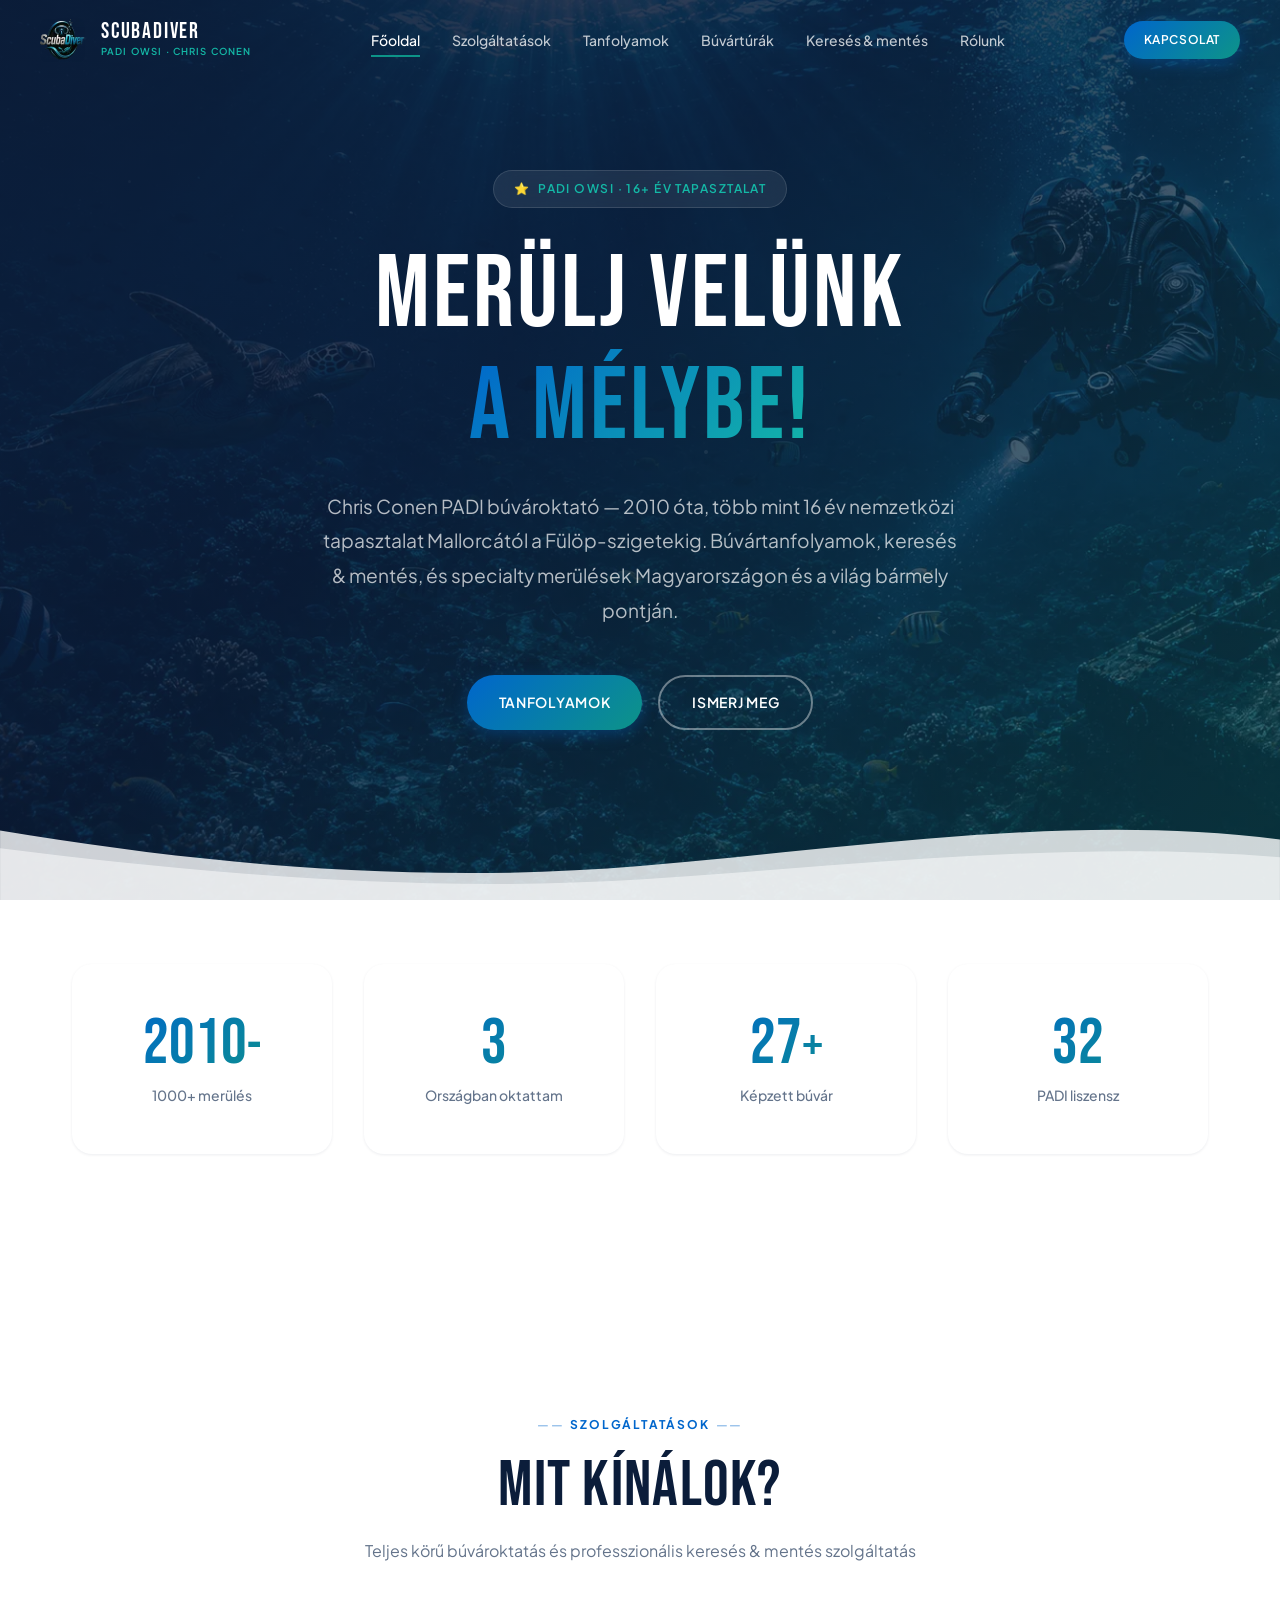
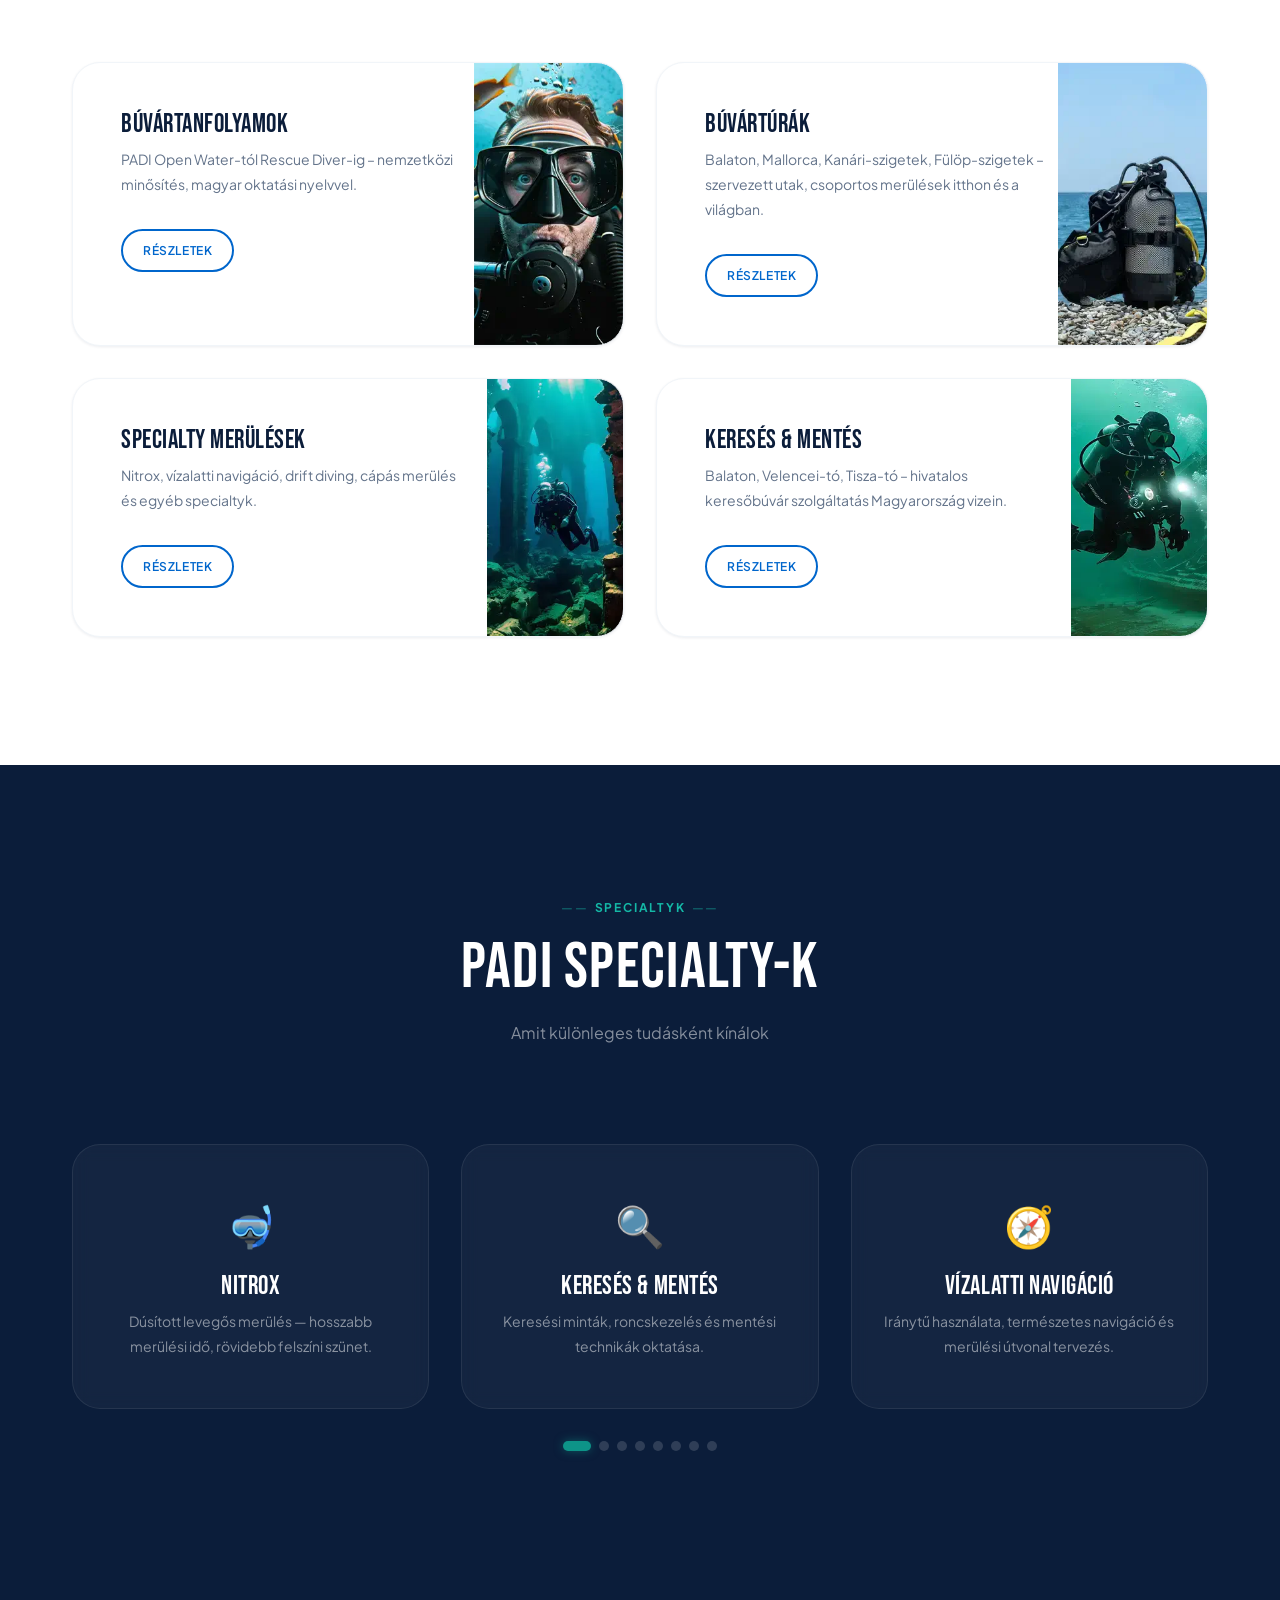
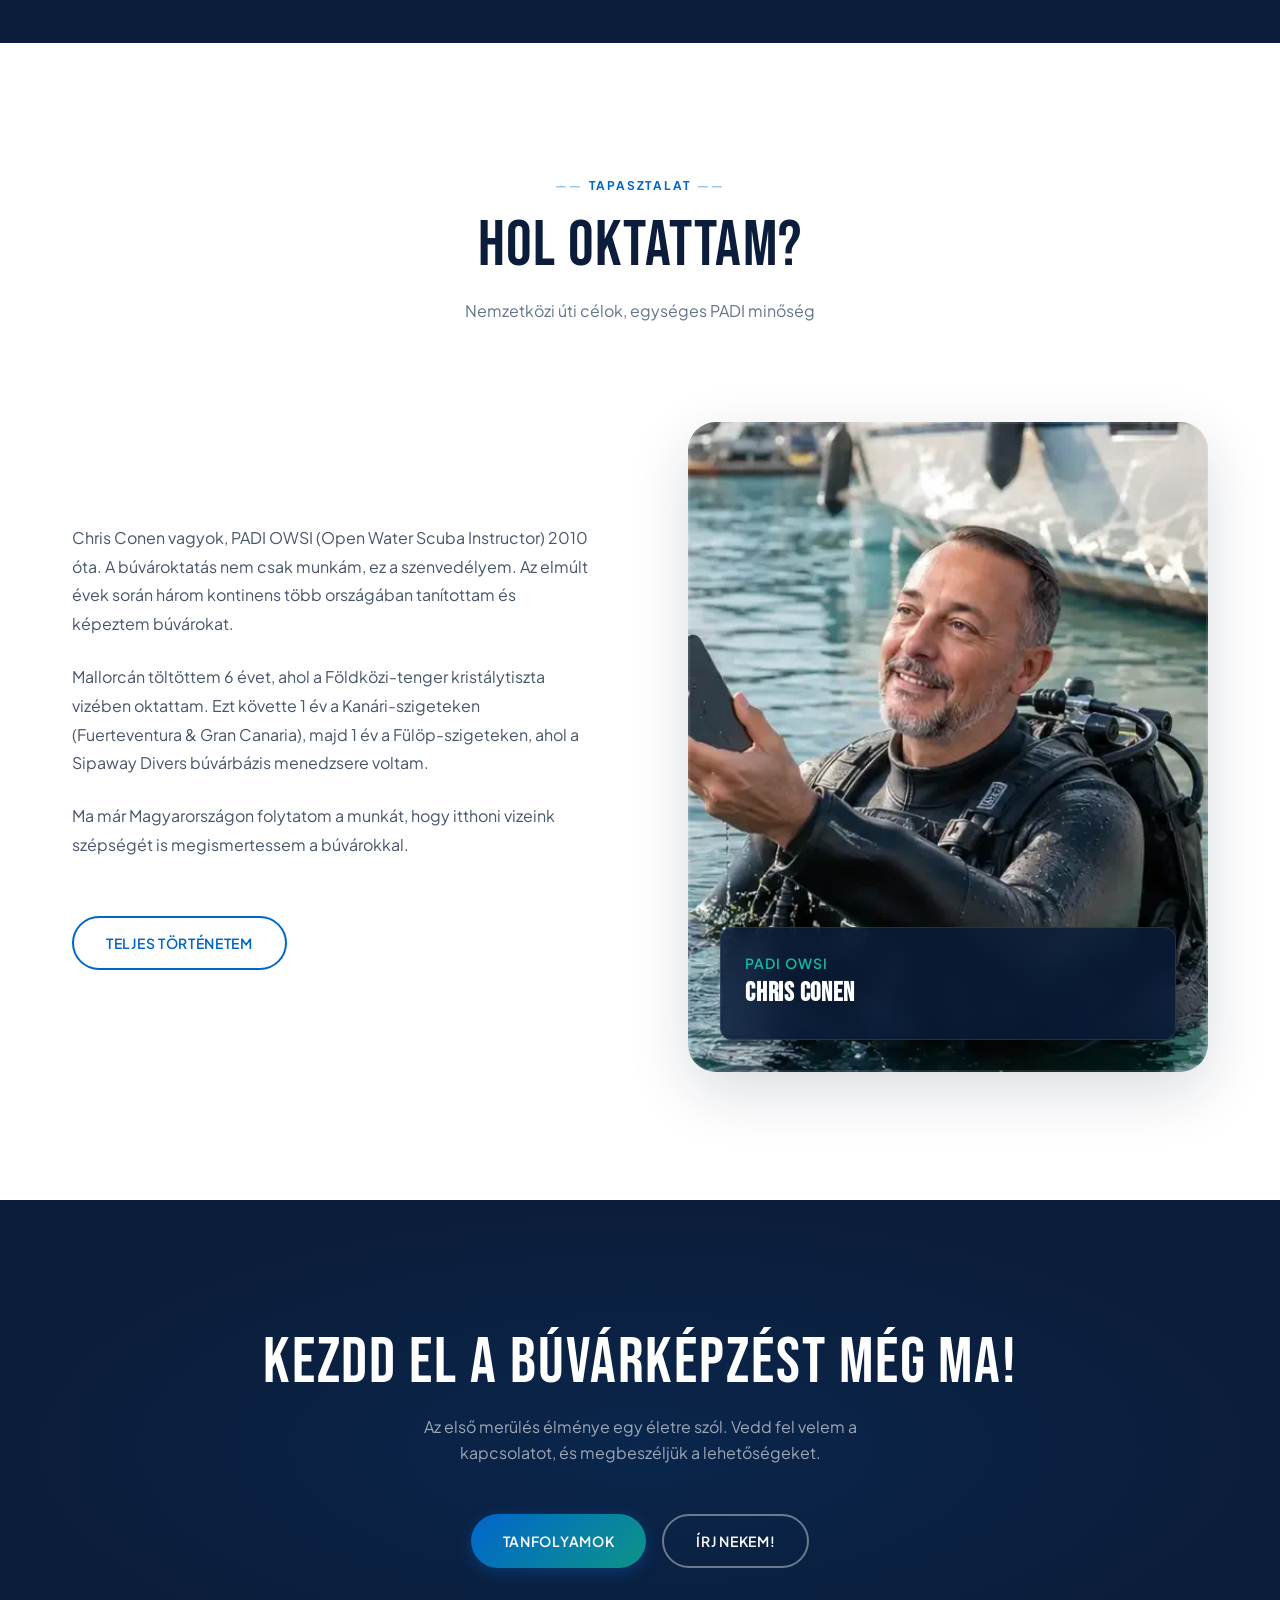
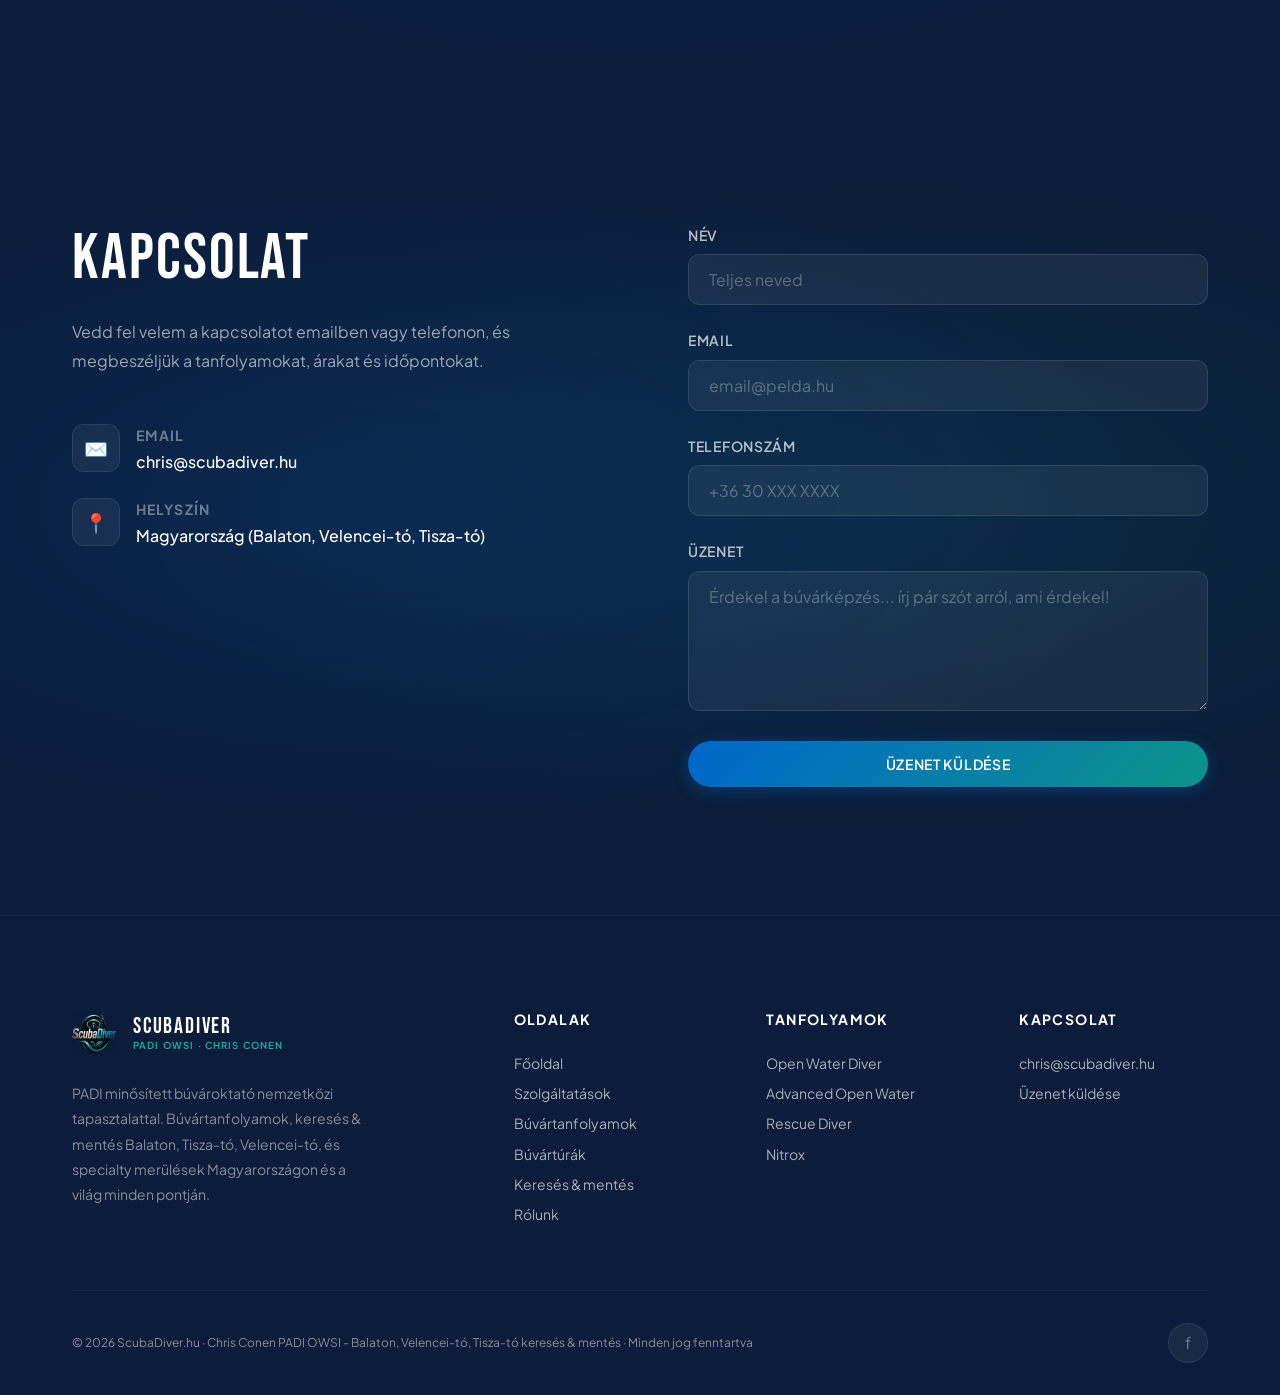
==== index.html @ 5ef2634d "perf: image compression, _headers cache, preconnect fonts, carousel reflow fix" ====
<!DOCTYPE html>
<html lang="hu">
<head>
  <meta charset="UTF-8">
  <meta name="viewport" content="width=device-width, initial-scale=1.0">
  <title>ScubaDiver.hu – PADI Búvároktató | Chris Conen</title>
  <meta name="description" content="Chris Conen PADI OWSI búvároktató – búvárkodás Magyarországon és a világon. Nitrox, Keresés & mentés, Navigáció, Drift Diver, Cápákkal merülés specialtyk. 10+ év tapasztalat Mallorca, Kanári-szigetek, Fülöp-szigetek.">
  <meta name="keywords" content="búvároktató, PADI, OWSI, búvártanfolyam, keresés mentés, nitrox, magyarország, balaton, scuba diving, open water, Chris Conen">
  <meta name="author" content="Chris Conen - PADI OWSI">
  <meta name="robots" content="index, follow">
  <link rel="canonical" href="https://scubadiver.hu/">
  <meta property="og:title" content="ScubaDiver.hu – PADI Búvároktató Chris Conen">
  <meta property="og:description" content="PADI OWSI búvároktató 16+ év tapasztalattal. Búvártanfolyamok, Keresés & mentés, Specialty merülések Magyarországon.">
  <meta property="og:url" content="https://scubadiver.hu/">
  <meta property="og:type" content="website">
  <meta property="og:locale" content="hu_HU">
  <meta property="og:image" content="https://scubadiver.hu/images/buvartanfolyam-buvarkodas-fb-share.png">
  <meta name="twitter:card" content="summary_large_image">
  <meta name="twitter:image" content="https://scubadiver.hu/images/buvartanfolyam-buvarkodas-fb-share.png">
  <link rel="preconnect" href="https://fonts.googleapis.com">
  <link rel="preconnect" href="https://fonts.gstatic.com" crossorigin>
  <link rel="stylesheet" href="https://fonts.googleapis.com/css2?family=Bebas+Neue&family=Plus+Jakarta+Sans:ital,wght@0,300;0,400;0,500;0,600;0,700;0,800;1,400&display=swap">
  <link rel="stylesheet" href="css/style.css">
  <link rel="icon" type="image/svg+xml" href="data:image/svg+xml,<svg xmlns='http://www.w3.org/2000/svg' viewBox='0 0 100 100'><text y='.9em' font-size='90'>🤿</text></svg>">
  <meta name="google-site-verification" content="3ip3TeNL0RUCA1oV8N2BiOfRYYVTZjbEMqL8V0dmnaM" />

  <!-- JSON-LD Structured Data -->
  <script type="application/ld+json">
  {
    "@context": "https://schema.org",
    "@type": "LocalBusiness",
    "name": "ScubaDiver.hu – Chris Conen PADI OWSI",
    "description": "PADI búvároktató – tanfolyamok, keresés & mentés, specialty merülések",
    "url": "https://scubadiver.hu",
    "telephone": "+36-XX-XXX-XXXX",
    "email": "chris@scubadiver.hu",
    "address": {
      "@type": "PostalAddress",
      "addressCountry": "HU"
    },
    "image": "https://scubadiver.hu/images/buvartanfolyam-buvarkodas-fb-share.png",
    "priceRange": "Változó",
    "areaServed": ["Magyarország", "Mallorca", "Kanári-szigetek", "Fülöp-szigetek"],
    "hasOfferCatalog": {
      "@type": "OfferCatalog",
      "name": "Búvártanfolyamok",
      "itemListElement": [
        { "@type": "Offer", "itemOffered": { "@type": "Course", "name": "PADI Open Water Diver" } },
        { "@type": "Offer", "itemOffered": { "@type": "Course", "name": "PADI Advanced Open Water" } },
        { "@type": "Offer", "itemOffered": { "@type": "Course", "name": "PADI Rescue Diver" } },
        { "@type": "Offer", "itemOffered": { "@type": "Course", "name": "PADI Nitrox" } }
      ]
    }
  }
  </script>
</head>
<body>

  <!-- ===== HEADER / NAVBAR ===== -->
  <nav class="navbar" role="navigation" aria-label="Főmenü">
    <div class="navbar-inner">
      <a href="/" class="navbar-logo" aria-label="ScubaDiver.hu főoldal">
        <div class="navbar-logo-icon">
          <img src="images/buvartanfolyam-buvarkodas-balaton-logo-nav.webp" alt="ScubaDiver.hu logó">
        </div>
        <div class="navbar-logo-text">
          <span class="navbar-logo-title">ScubaDiver</span>
          <span class="navbar-logo-sub">PADI OWSI · Chris Conen</span>
        </div>
      </a>

      <div class="navbar-links">
        <a href="index.html" class="active">Főoldal</a>
        <a href="szolgaltatasok.html">Szolgáltatások</a>
        <a href="tanfolyamok.html">Tanfolyamok</a>
        <a href="buvarturak.html">Búvártúrák</a>
        <a href="kereses-mentes.html">Keresés &amp; mentés</a>
        <a href="rolunk.html">Rólunk</a>
      </div>

      <div class="navbar-cta">
        <a href="#kapcsolat" class="btn btn-primary btn-sm">Kapcsolat</a>
      </div>

      <button class="navbar-toggle" aria-label="Menü nyitás/zárás" aria-expanded="false">
        <span></span><span></span><span></span>
      </button>
    </div>
  </nav>
  <div class="nav-overlay" aria-hidden="true"></div>
  <a href="#kapcsolat" class="navbar-cta-mobile btn btn-primary btn-sm">Kapcsolat</a>

  <!-- ===== HERO SECTION ===== -->
  <section class="hero" id="home">
    <div class="hero-bg">
      <img src="images/buvarkodas-buvartanfolyam-hero-bg.webp" alt="Búvárkodás a tengerben" class="hero-bg-image" loading="eager">
      <div class="hero-particles" aria-hidden="true">
        <div class="hero-particle"></div>
        <div class="hero-particle"></div>
        <div class="hero-particle"></div>
        <div class="hero-particle"></div>
        <div class="hero-particle"></div>
        <div class="hero-particle"></div>
        <div class="hero-particle"></div>
        <div class="hero-particle"></div>
      </div>
    </div>
    <div class="hero-overlay"></div>

    <div class="hero-content">
      <div class="hero-badge">
        <span>⭐</span>
        <span>PADI OWSI · 16+ év tapasztalat</span>
      </div>
      <h1 class="hero-title display-1">
        Merülj velünk<br>
        <span class="text-gradient">a mélybe!</span>
      </h1>
      <p class="hero-subtitle">
        Chris Conen PADI búvároktató — 2010 óta, több mint 16 év nemzetközi tapasztalat Mallorcától a Fülöp-szigetekig.
        Búvártanfolyamok, keresés & mentés, és specialty merülések Magyarországon és a világ bármely pontján.
      </p>
      <div class="hero-actions">
        <a href="tanfolyamok.html" class="btn btn-primary">Tanfolyamok</a>
        <a href="rolunk.html" class="btn btn-secondary">Ismerj meg</a>
      </div>
    </div>

    <div class="hero-wave" aria-hidden="true">
      <svg viewBox="0 0 1440 120" fill="none" xmlns="http://www.w3.org/2000/svg">
        <path d="M0 40C240 80 480 100 720 80C960 60 1200 20 1440 50V120H0V40Z" fill="white" opacity="0.8"/>
        <path d="M0 60C240 90 480 110 720 95C960 80 1200 50 1440 70V120H0V60Z" fill="white" opacity="0.5"/>
      </svg>
    </div>
  </section>

  <!-- ===== STATS SECTION ===== -->
  <section class="section" style="padding-top: var(--space-3xl);">
    <div class="container">
      <div class="stats-grid">
        <div class="stat-card reveal">
          <div class="stat-number">2010<small>-</small></div>
          <div class="stat-label">1000+ merülés</div>
        </div>
        <div class="stat-card reveal">
          <div class="stat-number">3</div>
          <div class="stat-label">Országban oktattam</div>
        </div>
        <div class="stat-card reveal">
          <div class="stat-number">27<small>+</small></div>
          <div class="stat-label">Képzett búvár</div>
        </div>
        <div class="stat-card reveal">
          <div class="stat-number">32</div>
          <div class="stat-label">PADI liszensz</div>
        </div>
      </div>
    </div>
  </section>

  <!-- ===== SZOLGÁLTATÁSOK PREVIEW ===== -->
  <section class="section">
    <div class="container">
      <div class="section-header reveal">
        <span class="section-label">Szolgáltatások</span>
        <h2 class="section-title">Mit kínálok?</h2>
        <p class="section-subtitle">Teljes körű búvároktatás és professzionális keresés & mentés szolgáltatás</p>
      </div>

      <div class="services-grid" style="grid-template-columns: repeat(2, 1fr);">
        <div class="service-card reveal" style="background-image: url('images/búvártanfolyam.webp'); background-position: right center; background-size: contain; background-repeat: no-repeat;">
          <div style="width: 75%;">
            <h3>Búvártanfolyamok</h3>
            <p>PADI Open Water-tól Rescue Diver-ig – nemzetközi minősítés, magyar oktatási nyelvvel.</p>
            <a href="tanfolyamok.html" class="btn btn-outline btn-sm mt-xl">Részletek</a>
          </div>
        </div>
        <div class="service-card reveal" style="background-image: url('images/búvártúrák.webp'); background-position: right center; background-size: contain; background-repeat: no-repeat;">
          <div style="width: 75%;">
            <h3>Búvártúrák</h3>
            <p>Balaton, Mallorca, Kanári-szigetek, Fülöp-szigetek – szervezett utak, csoportos merülések itthon és a világban.</p>
            <a href="buvarturak.html" class="btn btn-outline btn-sm mt-xl">Részletek</a>
          </div>
        </div>
        <div class="service-card reveal" style="background-image: url('images/roncsmerülés.webp'); background-position: right center; background-size: contain; background-repeat: no-repeat;">
          <div style="width: 75%;">
            <h3>Specialty merülések</h3>
            <p>Nitrox, vízalatti navigáció, drift diving, cápás merülés és egyéb specialtyk.</p>
            <a href="szolgaltatasok.html" class="btn btn-outline btn-sm mt-xl">Részletek</a>
          </div>
        </div>
        <div class="service-card reveal" style="background-image: url('images/kereső-búvár.webp'); background-position: right center; background-size: contain; background-repeat: no-repeat;">
          <div style="width: 75%;">
            <h3>Keresés &amp; mentés</h3>
            <p>Balaton, Velencei-tó, Tisza-tó – hivatalos keresőbúvár szolgáltatás Magyarország vizein.</p>
            <a href="kereses-mentes.html" class="btn btn-outline btn-sm mt-xl">Részletek</a>
          </div>
        </div>
      </div>
    </div>
  </section>

  <!-- ===== SPECIALTY TAGS ===== -->
  <section class="section section-dark">
    <div class="container">
      <div class="section-header reveal">
        <span class="section-label" style="color: var(--color-teal-light);">Specialtyk</span>
        <h2 class="section-title" style="color:white;">PADI Specialty-k</h2>
        <p class="section-subtitle" style="color: rgba(255,255,255,0.5);">Amit különleges tudásként kínálok</p>
      </div>
      <div class="specialty-slider reveal">
        <div class="slider-track" id="specialtyTrack">
          <div class="slider-card">
            <div class="slider-card-icon">🤿</div>
            <h3 class="slider-card-title">Nitrox</h3>
            <p class="slider-card-desc">Dúsított levegős merülés — hosszabb merülési idő, rövidebb felszíni szünet.</p>
          </div>
          <div class="slider-card">
            <div class="slider-card-icon">🔍</div>
            <h3 class="slider-card-title">Keresés &amp; mentés</h3>
            <p class="slider-card-desc">Keresési minták, roncskezelés és mentési technikák oktatása.</p>
          </div>
          <div class="slider-card">
            <div class="slider-card-icon">🧭</div>
            <h3 class="slider-card-title">Vízalatti navigáció</h3>
            <p class="slider-card-desc">Iránytű használata, természetes navigáció és merülési útvonal tervezés.</p>
          </div>
          <div class="slider-card">
            <div class="slider-card-icon">🌊</div>
            <h3 class="slider-card-title">Drift Diver</h3>
            <p class="slider-card-desc">Áramlati merülés technikái — élvezd az áramlat sodrását biztonságosan!</p>
          </div>
          <div class="slider-card">
            <div class="slider-card-icon">🦈</div>
            <h3 class="slider-card-title">Cápákkal merülés</h3>
            <p class="slider-card-desc">Cápák viselkedése, biztonsági protokollok és etikus megfigyelés.</p>
          </div>
          <div class="slider-card">
            <div class="slider-card-icon">📸</div>
            <h3 class="slider-card-title">Vízalatti fotózás</h3>
            <p class="slider-card-desc">Örökítsd meg a víz alatti világot — kompozíció, fény és technika.</p>
          </div>
          <div class="slider-card">
            <div class="slider-card-icon">⚡</div>
            <h3 class="slider-card-title">Mélymerülés</h3>
            <p class="slider-card-desc">Merülj biztonságosan 40 méter mélyre — tervezés, gázmix, biztonság.</p>
          </div>
          <div class="slider-card">
            <div class="slider-card-icon">🌙</div>
            <h3 class="slider-card-title">Éjszakai merülés</h3>
            <p class="slider-card-desc">Fedezd fel a tenger éjszakai arcát — lámpák, kommunikáció, élővilág.</p>
          </div>
        </div>
        <div class="slider-dots" id="specialtyDots"></div>
      </div>
    </div>
  </section>

  <!-- =----- TAPASZTALAT =----- -->
  <section class="section">
    <div class="container">
      <div class="section-header reveal">
        <span class="section-label">Tapasztalat</span>
        <h2 class="section-title">Hol oktattam?</h2>
        <p class="section-subtitle">Nemzetközi úti célok, egységes PADI minőség</p>
      </div>

      <div class="about-intro">
        <div class="about-text reveal">
          <p>Chris Conen vagyok, PADI OWSI (Open Water Scuba Instructor) 2010 óta. A búvároktatás nem csak munkám, ez a szenvedélyem. Az elmúlt évek során három kontinens több országában tanítottam és képeztem búvárokat.</p>
          <p>Mallorcán töltöttem 6 évet, ahol a Földközi-tenger kristálytiszta vizében oktattam. Ezt követte 1 év a Kanári-szigeteken (Fuerteventura &amp; Gran Canaria), majd 1 év a Fülöp-szigeteken, ahol a Sipaway Divers búvárbázis menedzsere voltam.</p>
          <p>Ma már Magyarországon folytatom a munkát, hogy itthoni vizeink szépségét is megismertessem a búvárokkal.</p>
          <a href="rolunk.html" class="btn btn-outline mt-xl">Teljes történetem</a>
        </div>
        <div class="about-image-wrapper reveal">
          <div class="about-image-badge">
            <p>PADI OWSI</p>
            <strong>Chris Conen</strong>
          </div>
          <img src="images/chris_conen_padi_búvároktató.webp" alt="Chris Conen – PADI OWSI búvároktató" class="about-image">
        </div>
      </div>
    </div>
  </section>

  <!-- ===== CTA ===== -->
  <section class="cta-section">
    <div class="container reveal">
      <h2 class="display-2">Kezdd el a búvárképzést még ma!</h2>
      <p>Az első merülés élménye egy életre szól. Vedd fel velem a kapcsolatot, és megbeszéljük a lehetőségeket.</p>
      <div class="cta-actions">
        <a href="tanfolyamok.html" class="btn btn-primary">Tanfolyamok</a>
        <a href="#kapcsolat" class="btn btn-secondary">Írj nekem!</a>
      </div>
    </div>
  </section>

  <!-- ===== CONTACT SECTION ===== -->
  <section class="section contact-section" id="kapcsolat">
    <div class="container">
      <div class="contact-grid">
        <div class="contact-info reveal">
          <h2 class="display-2">Kapcsolat</h2>
          <p>Vedd fel velem a kapcsolatot emailben vagy telefonon, és megbeszéljük a tanfolyamokat, árakat és időpontokat.</p>

          <div class="contact-details">
            <div class="contact-detail">
              <div class="contact-detail-icon">✉️</div>
              <div class="contact-detail-text">
                <strong>Email</strong>
                <span>chris@scubadiver.hu</span>
              </div>
            </div>
            <div class="contact-detail">
              <div class="contact-detail-icon">📍</div>
              <div class="contact-detail-text">
                <strong>Helyszín</strong>
                <span>Magyarország (Balaton, Velencei-tó, Tisza-tó)</span>
              </div>
            </div>
          </div>
        </div>

        <form class="reveal contact-form" action="https://formspree.io/f/meeblpob" method="POST">
          <div class="form-group">
            <label for="name">Név</label>
            <input type="text" id="name" name="name" class="form-input" placeholder="Teljes neved" required>
          </div>
          <div class="form-group">
            <label for="email">Email</label>
            <input type="email" id="email" name="email" class="form-input" placeholder="email@pelda.hu" required>
          </div>
          <div class="form-group">
            <label for="phone">Telefonszám</label>
            <input type="tel" id="phone" name="phone" class="form-input" placeholder="+36 30 XXX XXXX">
          </div>
          <div class="form-group">
            <label for="message">Üzenet</label>
            <textarea id="message" name="message" class="form-textarea" placeholder="Érdekel a búvárképzés... írj pár szót arról, ami érdekel!" required></textarea>
          </div>
          <button type="submit" class="btn btn-primary" style="width:100%; justify-content:center;">Üzenet küldése</button>
          <div class="form-success" style="display:none; text-align:center; padding:var(--space-xl); background:rgba(5,150,105,0.15); border-radius:var(--radius-md); margin-top:var(--space-lg);">
            <p style="font-size:1.5rem; color:#34D399; font-weight:700; margin-bottom:var(--space-sm);">✓ Elküldve!</p>
            <p style="color:rgba(255,255,255,0.6);">Köszönöm az üzeneted! Hamarosan válaszolok.</p>
          </div>
        </form>
      </div>
    </div>
  </section>

  <!-- ===== FOOTER ===== -->
  <footer class="footer">
    <div class="container">
      <div class="footer-grid">
        <div class="footer-brand">
          <a href="/" class="navbar-logo" style="position:static;">
            <div class="navbar-logo-icon">
              <img src="images/buvartanfolyam-buvarkodas-balaton-logo-nav.webp" alt="ScubaDiver.hu logó">
            </div>
            <div class="navbar-logo-text">
              <span class="navbar-logo-title">ScubaDiver</span>
              <span class="navbar-logo-sub">PADI OWSI · Chris Conen</span>
            </div>
          </a>
          <p>PADI minősített búvároktató nemzetközi tapasztalattal. Búvártanfolyamok, keresés & mentés Balaton, Tisza-tó, Velencei-tó, és specialty merülések Magyarországon és a világ minden pontján.</p>
        </div>
        <div>
          <h4>Oldalak</h4>
          <div class="footer-links">
            <a href="index.html">Főoldal</a>
            <a href="szolgaltatasok.html">Szolgáltatások</a>
            <a href="tanfolyamok.html">Búvártanfolyamok</a>
            <a href="buvarturak.html">Búvártúrák</a>
            <a href="kereses-mentes.html">Keresés &amp; mentés</a>
            <a href="rolunk.html">Rólunk</a>
          </div>
        </div>
        <div>
          <h4>Tanfolyamok</h4>
          <div class="footer-links">
            <a href="tanfolyamok.html#open-water">Open Water Diver</a>
            <a href="tanfolyamok.html#advanced">Advanced Open Water</a>
            <a href="tanfolyamok.html#rescue">Rescue Diver</a>
            <a href="tanfolyamok.html#nitrox">Nitrox</a>
          </div>
        </div>
        <div>
          <h4>Kapcsolat</h4>
          <div class="footer-links">
            <a href="mailto:chris@scubadiver.hu">chris@scubadiver.hu</a>
            <a href="#kapcsolat">Üzenet küldése</a>
          </div>
        </div>
      </div>
      <div class="footer-bottom">
        <p>&copy; 2026 ScubaDiver.hu · Chris Conen PADI OWSI - Balaton, Velencei-tó, Tisza-tó keresés & mentés · Minden jog fenntartva</p>
        <div class="footer-social">
          <a href="https://www.facebook.com/buvartanfolyam.buvarkodas.balaton.kereso.buvar" aria-label="Facebook" title="Facebook">f</a>
        </div>
      </div>
    </div>
  </footer>

  <script src="js/main.js"></script>
</body>
</html>
---- css/style.css ----
/* ============================================================
   SCUBADEIVER.HU — Design System
   PADI OWSI Chris Conen | Hungarian Diving Instructor
   ============================================================ */

/* ─── CSS Reset ─── */
*, *::before, *::after { box-sizing: border-box; margin: 0; padding: 0; }

/* ─── Design Tokens ─── */
:root {
  /* Colors */
  --color-deep: #0B1D3A;
  --color-deep-light: #132B52;
  --color-navy: #0E2A4A;
  --color-ocean: #0066CC;
  --color-ocean-light: #3388DD;
  --color-teal: #0D9488;
  --color-teal-light: #14B8A6;
  --color-coral: #FF6B6B;
  --color-coral-light: #FF8E8E;
  --color-gold: #F59E0B;
  --color-gold-light: #FBBF24;
  --color-surface: #FFFFFF;
  --color-sky: #F0F7FF;
  --color-sky-deep: #E0EEF9;
  --color-mist: #F8FAFC;
  --color-gray-100: #F1F5F9;
  --color-gray-200: #E2E8F0;
  --color-gray-300: #CBD5E1;
  --color-gray-400: #94A3B8;
  --color-gray-500: #64748B;
  --color-gray-600: #475569;
  --color-gray-700: #334155;
  --color-gray-800: #1E293B;
  --color-gray-900: #0F172A;

  /* Typography */
  --font-display: 'Bebas Neue', sans-serif;
  --font-body: 'Plus Jakarta Sans', sans-serif;
  --fs-display-1: clamp(3.5rem, 8vw, 7rem);
  --fs-display-2: clamp(2.5rem, 5vw, 4rem);
  --fs-h1: clamp(2rem, 4vw, 3.5rem);
  --fs-h2: clamp(1.5rem, 3vw, 2.5rem);
  --fs-h3: clamp(1.25rem, 2vw, 1.75rem);
  --fs-body: clamp(1rem, 1.2vw, 1.125rem);
  --fs-small: 0.875rem;
  --fs-tiny: 0.75rem;
  --lh-tight: 1.1;
  --lh-normal: 1.6;
  --lh-relaxed: 1.8;

  /* Spacing */
  --space-xs: 0.25rem;
  --space-sm: 0.5rem;
  --space-md: 1rem;
  --space-lg: 1.5rem;
  --space-xl: 2rem;
  --space-2xl: 3rem;
  --space-3xl: 4rem;
  --space-4xl: 6rem;
  --space-5xl: 8rem;

  /* Layout */
  --max-width: 1200px;
  --max-width-narrow: 900px;
  --header-height: 80px;

  /* Effects */
  --shadow-sm: 0 1px 3px rgba(11,29,58,0.08);
  --shadow-md: 0 4px 12px rgba(11,29,58,0.1);
  --shadow-lg: 0 8px 30px rgba(11,29,58,0.12);
  --shadow-xl: 0 20px 60px rgba(11,29,58,0.15);
  --shadow-glow-blue: 0 0 30px rgba(0,102,204,0.3);
  --shadow-glow-teal: 0 0 30px rgba(13,148,136,0.3);
  --radius-sm: 6px;
  --radius-md: 12px;
  --radius-lg: 20px;
  --radius-xl: 28px;
  --radius-full: 9999px;

  /* Transitions */
  --ease-out: cubic-bezier(0.16, 1, 0.3, 1);
  --ease-in-out: cubic-bezier(0.65, 0, 0.35, 1);
  --duration-fast: 200ms;
  --duration-normal: 350ms;
  --duration-slow: 600ms;
}

/* ─── Global Styles ─── */
html {
  scroll-behavior: smooth;
  -webkit-font-smoothing: antialiased;
  -moz-osx-font-smoothing: grayscale;
}

body {
  font-family: var(--font-body);
  font-size: var(--fs-body);
  line-height: var(--lh-normal);
  color: var(--color-gray-800);
  background: var(--color-surface);
  overflow-x: hidden;
}

img { max-width: 100%; height: auto; display: block; }
a { color: inherit; text-decoration: none; transition: color var(--duration-fast) ease; }
ul { list-style: none; }

/* ─── Typography ─── */
h1, h2, h3, h4, h5, h6 {
  font-family: var(--font-display);
  font-weight: 400;
  line-height: var(--lh-tight);
  color: var(--color-deep);
  letter-spacing: 0.02em;
}

h1 { font-size: var(--fs-h1); }
h2 { font-size: var(--fs-h2); }
h3 { font-size: var(--fs-h3); }

.display-1 { font-family: var(--font-display); font-size: var(--fs-display-1); letter-spacing: 0.03em; line-height: var(--lh-tight); }
.display-2 { font-family: var(--font-display); font-size: var(--fs-display-2); letter-spacing: 0.03em; line-height: var(--lh-tight); }

.text-gradient {
  background: linear-gradient(135deg, var(--color-ocean), var(--color-teal-light));
  -webkit-background-clip: text;
  -webkit-text-fill-color: transparent;
  background-clip: text;
}

.text-gradient-coral {
  background: linear-gradient(135deg, var(--color-coral), var(--color-gold));
  -webkit-background-clip: text;
  -webkit-text-fill-color: transparent;
  background-clip: text;
}

.text-gradient-full {
  background: linear-gradient(135deg, var(--color-ocean) 0%, var(--color-teal) 50%, var(--color-coral) 100%);
  -webkit-background-clip: text;
  -webkit-text-fill-color: transparent;
  background-clip: text;
}

/* ─── Container ─── */
.container {
  width: 100%;
  max-width: var(--max-width);
  margin: 0 auto;
  padding: 0 var(--space-xl);
}

.container-narrow {
  max-width: var(--max-width-narrow);
  margin: 0 auto;
  padding: 0 var(--space-xl);
}

/* ─── Buttons ─── */
.btn {
  display: inline-flex;
  align-items: center;
  gap: var(--space-sm);
  font-family: var(--font-body);
  font-weight: 600;
  font-size: var(--fs-small);
  padding: 0.875rem 2rem;
  border: none;
  border-radius: var(--radius-full);
  cursor: pointer;
  transition: all var(--duration-normal) var(--ease-out);
  text-transform: uppercase;
  letter-spacing: 0.05em;
  position: relative;
  overflow: hidden;
}

.btn::after {
  content: '';
  position: absolute;
  inset: 0;
  background: rgba(255,255,255,0.15);
  transform: translateX(-100%);
  transition: transform var(--duration-normal) var(--ease-out);
}

.btn:hover::after { transform: translateX(0); }

.btn-primary {
  background: linear-gradient(135deg, var(--color-ocean), var(--color-teal));
  color: white;
  box-shadow: 0 4px 15px rgba(0,102,204,0.35);
}

.btn-primary:hover {
  transform: translateY(-2px);
  box-shadow: 0 8px 25px rgba(0,102,204,0.45);
}

.btn-secondary {
  background: transparent;
  color: var(--color-surface);
  border: 2px solid rgba(255,255,255,0.4);
}

.btn-secondary:hover {
  border-color: white;
  background: rgba(255,255,255,0.1);
  transform: translateY(-2px);
}

.btn-coral {
  background: linear-gradient(135deg, var(--color-coral), #EE5A5A);
  color: white;
  box-shadow: 0 4px 15px rgba(255,107,107,0.35);
}

.btn-coral:hover {
  transform: translateY(-2px);
  box-shadow: 0 8px 25px rgba(255,107,107,0.45);
}

.btn-gold {
  background: linear-gradient(135deg, var(--color-gold), var(--color-gold-light));
  color: var(--color-deep);
  box-shadow: 0 4px 15px rgba(245,158,11,0.35);
}

.btn-gold:hover {
  transform: translateY(-2px);
  box-shadow: 0 8px 25px rgba(245,158,11,0.45);
}

.btn-outline {
  background: transparent;
  color: var(--color-ocean);
  border: 2px solid var(--color-ocean);
}

.btn-outline:hover {
  background: var(--color-ocean);
  color: white;
  transform: translateY(-2px);
}

.btn-sm {
  padding: 0.6rem 1.25rem;
  font-size: 0.75rem;
}

/* ─── Section ─── */
.section {
  padding: var(--space-5xl) 0;
}

.section-header {
  text-align: center;
  margin-bottom: var(--space-4xl);
}

.section-label {
  display: inline-block;
  font-family: var(--font-body);
  font-weight: 700;
  font-size: var(--fs-tiny);
  text-transform: uppercase;
  letter-spacing: 0.15em;
  color: var(--color-ocean);
  margin-bottom: var(--space-md);
  position: relative;
}

.section-label::before,
.section-label::after {
  content: '——';
  margin: 0 0.5em;
  opacity: 0.4;
}

.section-title {
  font-family: var(--font-display);
  font-size: var(--fs-display-2);
  margin-bottom: var(--space-md);
}

.section-subtitle {
  font-size: var(--fs-body);
  color: var(--color-gray-500);
  max-width: 600px;
  margin: 0 auto;
  line-height: var(--lh-relaxed);
}

/* ─── Navbar ─── */
.navbar {
  position: fixed;
  top: 0;
  left: 0;
  right: 0;
  z-index: 1000;
  height: var(--header-height);
  display: flex;
  align-items: center;
  transition: all var(--duration-normal) var(--ease-out);
  padding: 0 var(--space-xl);
}

.navbar.scrolled {
  background: rgba(11, 29, 58, 0.95);
  backdrop-filter: blur(20px);
  -webkit-backdrop-filter: blur(20px);
  box-shadow: 0 1px 0 rgba(255,255,255,0.05);
}

.navbar-inner {
  display: flex;
  align-items: center;
  justify-content: space-between;
  width: 100%;
  max-width: var(--max-width);
  margin: 0 auto;
}

.navbar-logo {
  display: flex;
  align-items: center;
  gap: var(--space-md);
  color: white;
  z-index: 1001;
}

.navbar-logo-icon {
  width: 45px;
  height: 45px;
  border-radius: var(--radius-sm);
  overflow: hidden;
  flex-shrink: 0;
}

.navbar-logo-icon img {
  width: 100%;
  height: 100%;
  object-fit: contain;
}

.navbar-logo-text {
  display: flex;
  flex-direction: column;
}

.navbar-logo-title {
  font-family: var(--font-display);
  font-size: 1.4rem;
  letter-spacing: 0.08em;
  line-height: 1;
  color: white;
}

.navbar-logo-sub {
  font-size: 0.6rem;
  letter-spacing: 0.12em;
  text-transform: uppercase;
  color: var(--color-teal-light);
  font-weight: 600;
}

.navbar-links {
  display: flex;
  align-items: center;
  gap: var(--space-xl);
}

.navbar-links a {
  color: rgba(255,255,255,0.75);
  font-size: var(--fs-small);
  font-weight: 500;
  position: relative;
  padding: 0.25rem 0;
  transition: color var(--duration-fast) ease;
}

.navbar-links a::after {
  content: '';
  position: absolute;
  bottom: -2px;
  left: 0;
  width: 0;
  height: 2px;
  background: var(--color-teal);
  transition: width var(--duration-normal) var(--ease-out);
}

.navbar-links a:hover,
.navbar-links a.active {
  color: white;
}

.navbar-links a:hover::after,
.navbar-links a.active::after {
  width: 100%;
}

.navbar-links a.active {
  color: white;
}

.navbar-cta {
  display: flex;
  align-items: center;
  gap: var(--space-lg);
}

/* Hamburger */
.navbar-toggle {
  display: none;
  flex-direction: column;
  gap: 5px;
  cursor: pointer;
  z-index: 1001;
  background: none;
  border: none;
  padding: 5px;
}

.navbar-toggle span {
  display: block;
  width: 28px;
  height: 2.5px;
  background: white;
  border-radius: 2px;
  transition: all var(--duration-normal) var(--ease-out);
  transform-origin: center;
}

.navbar-toggle.active span:nth-child(1) {
  transform: rotate(45deg) translate(5px, 5px);
}

.navbar-toggle.active span:nth-child(2) {
  opacity: 0;
  transform: translateX(-10px);
}

.navbar-toggle.active span:nth-child(3) {
  transform: rotate(-45deg) translate(5px, -5px);
}

/* ─── Hero ─── */
.hero {
  position: relative;
  min-height: 100vh;
  min-height: 100dvh;
  display: flex;
  align-items: center;
  justify-content: center;
  overflow: hidden;
  background: var(--color-deep);
}

.hero-bg {
  position: absolute;
  inset: 0;
  z-index: 0;
}

.hero-bg-image {
  width: 100%;
  height: 100%;
  object-fit: cover;
  opacity: 0.4;
}

.hero-overlay {
  position: absolute;
  inset: 0;
  background: linear-gradient(
    135deg,
    rgba(11,29,58,0.85) 0%,
    rgba(11,29,58,0.6) 40%,
    rgba(13,148,136,0.25) 100%
  );
  z-index: 1;
}

.hero-particles {
  position: absolute;
  inset: 0;
  z-index: 1;
  overflow: hidden;
  pointer-events: none;
}

.hero-particle {
  position: absolute;
  width: 4px;
  height: 4px;
  background: rgba(255,255,255,0.15);
  border-radius: 50%;
  animation: float-particle 15s infinite linear;
}

.hero-particle:nth-child(1) { left: 10%; top: 20%; animation-delay: 0s; width: 3px; height: 3px; }
.hero-particle:nth-child(2) { left: 25%; top: 60%; animation-delay: 2s; width: 5px; height: 5px; }
.hero-particle:nth-child(3) { left: 45%; top: 30%; animation-delay: 4s; width: 2px; height: 2px; }
.hero-particle:nth-child(4) { left: 65%; top: 70%; animation-delay: 6s; width: 4px; height: 4px; }
.hero-particle:nth-child(5) { left: 80%; top: 40%; animation-delay: 8s; width: 3px; height: 3px; }
.hero-particle:nth-child(6) { left: 35%; top: 85%; animation-delay: 3s; width: 6px; height: 6px; }
.hero-particle:nth-child(7) { left: 90%; top: 15%; animation-delay: 5s; width: 2px; height: 2px; }
.hero-particle:nth-child(8) { left: 55%; top: 50%; animation-delay: 7s; width: 4px; height: 4px; }

@keyframes float-particle {
  0% { transform: translateY(0) translateX(0) scale(1); opacity: 0.15; }
  25% { transform: translateY(-30px) translateX(10px) scale(1.2); opacity: 0.3; }
  50% { transform: translateY(-60px) translateX(-5px) scale(0.8); opacity: 0.15; }
  75% { transform: translateY(-90px) translateX(15px) scale(1.1); opacity: 0.25; }
  100% { transform: translateY(-120px) translateX(0) scale(1); opacity: 0.15; }
}

.hero-content {
  position: relative;
  z-index: 2;
  text-align: center;
  padding: 0 var(--space-xl);
  max-width: 850px;
}

.hero-badge {
  display: inline-flex;
  align-items: center;
  gap: var(--space-sm);
  background: rgba(255,255,255,0.08);
  backdrop-filter: blur(10px);
  border: 1px solid rgba(255,255,255,0.12);
  padding: 0.5rem 1.25rem;
  border-radius: var(--radius-full);
  font-size: var(--fs-tiny);
  font-weight: 600;
  color: var(--color-teal-light);
  text-transform: uppercase;
  letter-spacing: 0.12em;
  margin-bottom: var(--space-xl);
  animation: fade-in-up 0.6s var(--ease-out) forwards;
}

.hero-title {
  color: white;
  margin-bottom: var(--space-lg);
  animation: fade-in-up 0.6s var(--ease-out) 0.15s both;
}

.hero-subtitle {
  font-size: clamp(1rem, 1.5vw, 1.25rem);
  color: rgba(255,255,255,0.7);
  line-height: var(--lh-relaxed);
  max-width: 650px;
  margin: 0 auto var(--space-2xl);
  animation: fade-in-up 0.6s var(--ease-out) 0.3s both;
}

.hero-actions {
  display: flex;
  gap: var(--space-md);
  justify-content: center;
  flex-wrap: wrap;
  animation: fade-in-up 0.6s var(--ease-out) 0.45s both;
}

.hero-wave {
  position: absolute;
  bottom: -2px;
  left: 0;
  right: 0;
  z-index: 3;
  line-height: 0;
}

.hero-wave svg {
  width: 100%;
  height: auto;
}

/* ─── Animations ─── */
@keyframes fade-in-up {
  from { opacity: 0; transform: translateY(30px); }
  to { opacity: 1; transform: translateY(0); }
}

@keyframes fade-in {
  from { opacity: 0; }
  to { opacity: 1; }
}

@keyframes scale-in {
  from { opacity: 0; transform: scale(0.9); }
  to { opacity: 1; transform: scale(1); }
}

.reveal {
  opacity: 0;
  transform: translateY(40px);
  transition: all var(--duration-slow) var(--ease-out);
}

.reveal.visible {
  opacity: 1;
  transform: translateY(0);
}

/* ─── Cards ─── */
.card {
  background: var(--color-surface);
  border-radius: var(--radius-lg);
  overflow: hidden;
  transition: all var(--duration-normal) var(--ease-out);
  box-shadow: var(--shadow-sm);
}

.card:hover {
  transform: translateY(-4px);
  box-shadow: var(--shadow-lg);
}

.card-image {
  width: 100%;
  aspect-ratio: 16/10;
  object-fit: cover;
}

.card-body {
  padding: var(--space-xl);
}

.card-title {
  font-family: var(--font-display);
  font-size: var(--fs-h3);
  margin-bottom: var(--space-sm);
  color: var(--color-deep);
}

.card-text {
  color: var(--color-gray-500);
  font-size: var(--fs-small);
  line-height: var(--lh-relaxed);
}

/* ─── Stats ─── */
.stats-grid {
  display: grid;
  grid-template-columns: repeat(auto-fit, minmax(200px, 1fr));
  gap: var(--space-xl);
}

.stat-card {
  text-align: center;
  padding: var(--space-2xl) var(--space-xl);
  background: var(--color-surface);
  border-radius: var(--radius-lg);
  box-shadow: var(--shadow-sm);
  transition: all var(--duration-normal) var(--ease-out);
}

.stat-card:hover {
  transform: translateY(-4px);
  box-shadow: var(--shadow-lg);
}

.stat-number {
  font-family: var(--font-display);
  font-size: var(--fs-display-2);
  background: linear-gradient(135deg, var(--color-ocean), var(--color-teal));
  -webkit-background-clip: text;
  -webkit-text-fill-color: transparent;
  background-clip: text;
  line-height: 1;
}

.stat-label {
  font-size: var(--fs-small);
  color: var(--color-gray-500);
  margin-top: var(--space-sm);
  font-weight: 500;
}

/* ─── Page Hero (inner pages) ─── */
.page-hero {
  position: relative;
  padding: calc(var(--header-height) + var(--space-4xl)) 0 var(--space-4xl);
  background: var(--color-deep);
  overflow: hidden;
}

.page-hero-bg {
  position: absolute;
  inset: 0;
  opacity: 0.25;
  object-fit: cover;
  width: 100%;
  height: 100%;
}

.page-hero-overlay {
  position: absolute;
  inset: 0;
  background: linear-gradient(135deg, rgba(11,29,58,0.9) 0%, rgba(11,29,58,0.6) 100%);
}

.page-hero-content {
  position: relative;
  z-index: 1;
  text-align: center;
}

.page-hero-title {
  color: white;
  font-family: var(--font-display);
  font-size: var(--fs-display-1);
  letter-spacing: 0.03em;
}

.page-hero-breadcrumb {
  color: rgba(255,255,255,0.5);
  font-size: var(--fs-small);
  font-weight: 500;
  margin-bottom: var(--space-md);
  text-transform: uppercase;
  letter-spacing: 0.1em;
}

.page-hero-breadcrumb a {
  color: var(--color-teal-light);
}

/* ─── Service Cards ─── */
.services-grid {
  display: grid;
  grid-template-columns: repeat(auto-fit, minmax(300px, 1fr));
  gap: var(--space-xl);
}

.service-card {
  position: relative;
  background: var(--color-surface);
  border-radius: var(--radius-xl);
  padding: var(--space-2xl);
  box-shadow: var(--shadow-sm);
  transition: all var(--duration-normal) var(--ease-out);
  border: 1px solid var(--color-gray-100);
  overflow: hidden;
}

.service-card::before {
  content: '';
  position: absolute;
  top: 0;
  left: 0;
  right: 0;
  height: 4px;
  background: linear-gradient(90deg, var(--color-ocean), var(--color-teal));
  transform: scaleX(0);
  transform-origin: left;
  transition: transform var(--duration-slow) var(--ease-out);
}

.service-card:hover::before { transform: scaleX(1); }

.service-card:hover {
  transform: translateY(-6px);
  box-shadow: var(--shadow-xl);
  border-color: transparent;
}

.service-card-icon {
  width: 64px;
  height: 64px;
  border-radius: var(--radius-md);
  display: flex;
  align-items: center;
  justify-content: center;
  font-size: 1.75rem;
  margin-bottom: var(--space-lg);
}

.service-card-icon.blue { background: var(--color-sky); color: var(--color-ocean); }
.service-card-icon.teal { background: #ECFDF5; color: var(--color-teal); }
.service-card-icon.coral { background: #FFF1F2; color: var(--color-coral); }
.service-card-icon.gold { background: #FFFBEB; color: var(--color-gold); }
.service-card-icon.purple { background: #F5F3FF; color: #8B5CF6; }
.service-card-icon.cyan { background: #ECFEFF; color: #06B6D4; }

.service-card h3 {
  font-family: var(--font-display);
  font-size: var(--fs-h3);
  margin-bottom: var(--space-sm);
  color: var(--color-deep);
}

.service-card p {
  color: var(--color-gray-500);
  font-size: var(--fs-small);
  line-height: var(--lh-relaxed);
}

/* ─── Course Cards ─── */
.courses-grid {
  display: grid;
  grid-template-columns: repeat(auto-fit, minmax(320px, 1fr));
  gap: var(--space-xl);
}

.course-card {
  position: relative;
  background: var(--color-surface);
  border-radius: var(--radius-xl);
  overflow: hidden;
  box-shadow: var(--shadow-sm);
  transition: all var(--duration-normal) var(--ease-out);
  border: 1px solid var(--color-gray-100);
}

.course-card:hover {
  transform: translateY(-6px);
  box-shadow: var(--shadow-xl);
}

.course-card-image {
  width: 100%;
  aspect-ratio: 16/9;
  object-fit: cover;
  display: block;
}

.course-card-body {
  padding: var(--space-xl);
}

.course-card-level {
  display: inline-flex;
  align-items: center;
  gap: 0.35rem;
  font-size: var(--fs-tiny);
  font-weight: 700;
  text-transform: uppercase;
  letter-spacing: 0.1em;
  padding: 0.35rem 0.75rem;
  border-radius: var(--radius-full);
  margin-bottom: var(--space-md);
}

.level-beginner { background: #ECFDF5; color: #065F46; }
.level-intermediate { background: #EFF6FF; color: #1E40AF; }
.level-advanced { background: #FEF2F2; color: #991B1B; }
.level-specialty { background: #FFFBEB; color: #92400E; }

.course-card h3 {
  font-family: var(--font-display);
  font-size: var(--fs-h3);
  margin-bottom: var(--space-sm);
  color: var(--color-deep);
}

.course-card p {
  color: var(--color-gray-500);
  font-size: var(--fs-small);
  line-height: var(--lh-relaxed);
  margin-bottom: var(--space-lg);
}

.course-card-footer {
  display: flex;
  align-items: center;
  justify-content: space-between;
  padding-top: var(--space-lg);
  border-top: 1px solid var(--color-gray-100);
}

.course-duration {
  display: flex;
  align-items: center;
  gap: 0.35rem;
  font-size: var(--fs-small);
  color: var(--color-gray-500);
}

.course-price {
  font-family: var(--font-display);
  font-size: var(--fs-h3);
  color: var(--color-ocean);
  letter-spacing: 0.02em;
}

/* ─── Timeline (About) ─── */
.timeline {
  position: relative;
  padding-left: var(--space-2xl);
}

.timeline::before {
  content: '';
  position: absolute;
  left: 8px;
  top: 0;
  bottom: 0;
  width: 2px;
  background: linear-gradient(to bottom, var(--color-ocean), var(--color-teal), var(--color-coral));
}

.timeline-item {
  position: relative;
  margin-bottom: var(--space-2xl);
  opacity: 0;
  transform: translateX(-20px);
  transition: all var(--duration-slow) var(--ease-out);
}

.timeline-item.visible {
  opacity: 1;
  transform: translateX(0);
}

.timeline-item::before {
  content: '';
  position: absolute;
  left: calc(-1 * var(--space-2xl) + 1px);
  top: 6px;
  width: 16px;
  height: 16px;
  border-radius: 50%;
  background: var(--color-ocean);
  border: 3px solid var(--color-surface);
  box-shadow: 0 0 0 2px var(--color-ocean), var(--shadow-sm);
}

.timeline-item:nth-child(2)::before { background: var(--color-teal); box-shadow: 0 0 0 2px var(--color-teal), var(--shadow-sm); }
.timeline-item:nth-child(3)::before { background: var(--color-coral); box-shadow: 0 0 0 2px var(--color-coral), var(--shadow-sm); }
.timeline-item:nth-child(4)::before { background: var(--color-gold); box-shadow: 0 0 0 2px var(--color-gold), var(--shadow-sm); }
.timeline-item:nth-child(5)::before { background: var(--color-teal-light); box-shadow: 0 0 0 2px var(--color-teal-light), var(--shadow-sm); }

.timeline-year {
  font-family: var(--font-display);
  font-size: var(--fs-h2);
  color: var(--color-ocean);
  line-height: 1;
  margin-bottom: var(--space-xs);
}

.timeline-item:nth-child(2) .timeline-year { color: var(--color-teal); }
.timeline-item:nth-child(3) .timeline-year { color: var(--color-coral); }
.timeline-item:nth-child(4) .timeline-year { color: var(--color-gold); }
.timeline-item:nth-child(5) .timeline-year { color: var(--color-teal-light); }

.timeline-title {
  font-family: var(--font-display);
  font-size: var(--fs-h3);
  margin-bottom: var(--space-xs);
  color: var(--color-deep);
}

.timeline-text {
  color: var(--color-gray-500);
  font-size: var(--fs-small);
  line-height: var(--lh-relaxed);
}

/* ─── Specialty Tags ─── */
.specialty-grid {
  display: flex;
  flex-wrap: wrap;
  gap: var(--space-md);
  justify-content: center;
}

.specialty-tag {
  display: inline-flex;
  align-items: center;
  gap: 0.5rem;
  padding: 0.6rem 1.25rem;
  border-radius: var(--radius-full);
  font-size: var(--fs-small);
  font-weight: 600;
  background: var(--color-sky);
  color: var(--color-ocean);
  border: 1px solid rgba(0,102,204,0.1);
  transition: all var(--duration-fast) ease;
}

.specialty-tag:hover {
  background: var(--color-ocean);
  color: white;
  transform: translateY(-2px);
}

/* ─── Team / About ─── */
.about-intro {
  display: grid;
  grid-template-columns: 1fr 1fr;
  gap: var(--space-4xl);
  align-items: center;
}

.about-image-wrapper {
  position: relative;
  border-radius: var(--radius-xl);
  overflow: hidden;
  box-shadow: var(--shadow-xl);
}

.about-image-wrapper::before {
  content: '';
  position: absolute;
  inset: 0;
  border-radius: var(--radius-xl);
  border: 2px solid rgba(255,255,255,0.1);
  pointer-events: none;
  z-index: 1;
}

.about-image {
  width: 100%;
  aspect-ratio: 4/5;
  object-fit: cover;
}

.about-image-badge {
  position: absolute;
  bottom: var(--space-xl);
  left: var(--space-xl);
  right: var(--space-xl);
  background: rgba(11,29,58,0.85);
  backdrop-filter: blur(10px);
  border-radius: var(--radius-md);
  padding: var(--space-lg);
  color: white;
  z-index: 2;
  border: 1px solid rgba(255,255,255,0.1);
}

.about-image-badge p {
  font-size: var(--fs-small);
  font-weight: 600;
  color: var(--color-teal-light);
  text-transform: uppercase;
  letter-spacing: 0.08em;
}

.about-image-badge strong {
  font-size: var(--fs-h3);
  font-family: var(--font-display);
  display: block;
  letter-spacing: 0.03em;
}

.about-text h2 {
  margin-bottom: var(--space-lg);
}

.about-text p {
  color: var(--color-gray-600);
  line-height: var(--lh-relaxed);
  margin-bottom: var(--space-lg);
}

/* ─── Certifications ─── */
.cert-banner {
  background: var(--color-sky);
  border-radius: var(--radius-xl);
  padding: var(--space-3xl);
  text-align: center;
  margin-top: var(--space-4xl);
}

.cert-banner-logos {
  display: flex;
  justify-content: center;
  gap: var(--space-3xl);
  align-items: center;
  flex-wrap: wrap;
  margin-bottom: var(--space-xl);
}

.cert-logo {
  height: 60px;
  opacity: 0.6;
  transition: all var(--duration-fast) ease;
  filter: grayscale(0.5);
}

.cert-logo:hover {
  opacity: 1;
  filter: grayscale(0);
}

.cert-banner p {
  color: var(--color-gray-500);
  font-size: var(--fs-small);
  max-width: 500px;
  margin: 0 auto;
}

/* ─── Contact Form ─── */
.contact-section {
  background: var(--color-deep);
  color: white;
  position: relative;
  overflow: hidden;
}

.contact-section::before {
  content: '';
  position: absolute;
  inset: 0;
  background: radial-gradient(ellipse at 30% 50%, rgba(0,102,204,0.15) 0%, transparent 60%),
              radial-gradient(ellipse at 70% 50%, rgba(13,148,136,0.1) 0%, transparent 60%);
  pointer-events: none;
}

.contact-grid {
  display: grid;
  grid-template-columns: 1fr 1fr;
  gap: var(--space-4xl);
  position: relative;
  z-index: 1;
}

.contact-info h2 {
  color: white;
  margin-bottom: var(--space-lg);
}

.contact-info > p {
  color: rgba(255,255,255,0.6);
  line-height: var(--lh-relaxed);
  margin-bottom: var(--space-2xl);
}

.contact-details {
  display: flex;
  flex-direction: column;
  gap: var(--space-lg);
}

.contact-detail {
  display: flex;
  align-items: flex-start;
  gap: var(--space-md);
}

.contact-detail-icon {
  width: 48px;
  height: 48px;
  min-width: 48px;
  border-radius: var(--radius-md);
  background: rgba(255,255,255,0.06);
  border: 1px solid rgba(255,255,255,0.08);
  display: flex;
  align-items: center;
  justify-content: center;
  font-size: 1.2rem;
}

.contact-detail-text strong {
  display: block;
  font-size: var(--fs-small);
  color: rgba(255,255,255,0.4);
  text-transform: uppercase;
  letter-spacing: 0.08em;
  margin-bottom: 0.15rem;
}

.contact-detail-text span {
  color: white;
  font-weight: 500;
}

.form-group {
  margin-bottom: var(--space-lg);
}

.form-group label {
  display: block;
  font-size: var(--fs-small);
  font-weight: 600;
  color: rgba(255,255,255,0.7);
  margin-bottom: var(--space-sm);
  text-transform: uppercase;
  letter-spacing: 0.05em;
}

.form-input,
.form-textarea {
  width: 100%;
  padding: 0.875rem 1.25rem;
  background: rgba(255,255,255,0.06);
  border: 1px solid rgba(255,255,255,0.1);
  border-radius: var(--radius-md);
  color: white;
  font-family: var(--font-body);
  font-size: var(--fs-body);
  transition: all var(--duration-fast) ease;
  outline: none;
}

.form-input:focus,
.form-textarea:focus {
  border-color: var(--color-ocean);
  background: rgba(255,255,255,0.1);
  box-shadow: 0 0 0 3px rgba(0,102,204,0.15);
}

.form-input::placeholder,
.form-textarea::placeholder {
  color: rgba(255,255,255,0.3);
}

.form-textarea {
  min-height: 140px;
  resize: vertical;
}

/* ─── Footer ─── */
.footer {
  background: var(--color-deep);
  border-top: 1px solid rgba(255,255,255,0.05);
  padding: var(--space-4xl) 0 var(--space-xl);
}

.footer-grid {
  display: grid;
  grid-template-columns: 2fr 1fr 1fr 1fr;
  gap: var(--space-3xl);
  margin-bottom: var(--space-3xl);
}

.footer-brand p {
  color: rgba(255,255,255,0.5);
  font-size: var(--fs-small);
  line-height: var(--lh-relaxed);
  margin-top: var(--space-lg);
  max-width: 300px;
}

.footer h4 {
  font-family: var(--font-body);
  font-weight: 700;
  font-size: var(--fs-small);
  text-transform: uppercase;
  letter-spacing: 0.1em;
  color: white;
  margin-bottom: var(--space-lg);
}

.footer-links {
  display: flex;
  flex-direction: column;
  gap: var(--space-sm);
}

.footer-links a {
  color: rgba(255,255,255,0.65);
  font-size: var(--fs-small);
  transition: all var(--duration-fast) ease;
}

.footer-links a:hover {
  color: var(--color-teal-light);
  transform: translateX(4px);
}

.footer-bottom {
  padding-top: var(--space-xl);
  border-top: 1px solid rgba(255,255,255,0.05);
  display: flex;
  justify-content: space-between;
  align-items: center;
  flex-wrap: wrap;
  gap: var(--space-md);
}

.footer-bottom p {
  color: rgba(255,255,255,0.5);
  font-size: var(--fs-tiny);
}

.footer-social {
  display: flex;
  gap: var(--space-md);
}

.footer-social a {
  width: 40px;
  height: 40px;
  border-radius: var(--radius-full);
  background: rgba(255,255,255,0.06);
  border: 1px solid rgba(255,255,255,0.08);
  display: flex;
  align-items: center;
  justify-content: center;
  color: rgba(255,255,255,0.4);
  font-size: 1rem;
  transition: all var(--duration-fast) ease;
}

.footer-social a:hover {
  background: var(--color-ocean);
  border-color: var(--color-ocean);
  color: white;
  transform: translateY(-3px);
}

/* ─── CTA Section ─── */
.cta-section {
  background: var(--color-deep);
  position: relative;
  overflow: hidden;
  text-align: center;
  padding: var(--space-5xl) 0;
}

.cta-section::before {
  content: '';
  position: absolute;
  inset: 0;
  background: radial-gradient(ellipse at center, rgba(0,102,204,0.12) 0%, transparent 70%);
}

.cta-section h2 {
  color: white;
  margin-bottom: var(--space-md);
}

.cta-section p {
  color: rgba(255,255,255,0.6);
  margin-bottom: var(--space-2xl);
  max-width: 500px;
  margin-left: auto;
  margin-right: auto;
}

.cta-actions {
  display: flex;
  justify-content: center;
  gap: var(--space-md);
  flex-wrap: wrap;
}

/* ─── Search & Rescue Specific ─── */
.sar-features {
  display: grid;
  grid-template-columns: repeat(auto-fit, minmax(280px, 1fr));
  gap: var(--space-xl);
  margin-top: var(--space-2xl);
}

.sar-feature {
  background: var(--color-surface);
  border-radius: var(--radius-lg);
  padding: var(--space-xl);
  border-left: 4px solid var(--color-coral);
  box-shadow: var(--shadow-sm);
  transition: all var(--duration-normal) var(--ease-out);
}

.sar-feature:hover {
  transform: translateY(-3px);
  box-shadow: var(--shadow-lg);
}

.sar-feature h4 {
  font-family: var(--font-display);
  font-size: var(--fs-h3);
  margin-bottom: var(--space-sm);
  color: var(--color-deep);
}

.sar-feature p {
  color: var(--color-gray-500);
  font-size: var(--fs-small);
  line-height: var(--lh-relaxed);
}

/* ─── Lake Cards ─── */
.lake-grid {
  display: grid;
  grid-template-columns: repeat(auto-fit, minmax(250px, 1fr));
  gap: var(--space-xl);
}

.lake-card {
  background: var(--color-mist);
  border-radius: var(--radius-lg);
  padding: var(--space-xl);
  text-align: center;
  border: 1px solid var(--color-gray-100);
  transition: all var(--duration-normal) var(--ease-out);
}

.lake-card:hover {
  transform: translateY(-4px);
  box-shadow: var(--shadow-lg);
  background: var(--color-surface);
}

.lake-card-icon {
  font-size: 2.5rem;
  margin-bottom: var(--space-md);
}

.lake-card h4 {
  font-family: var(--font-display);
  font-size: var(--fs-h3);
  color: var(--color-deep);
  margin-bottom: var(--space-xs);
}

.lake-card p {
  color: var(--color-gray-500);
  font-size: var(--fs-small);
}

/* ─── Page Banner (section highlight) ─── */
.banner-highlight {
  background: linear-gradient(135deg, var(--color-sky), var(--color-mist));
  border-radius: var(--radius-xl);
  padding: var(--space-3xl);
  text-align: center;
}

/* ─── Responsive ─── */
@media (max-width: 1024px) {
  .footer-grid {
    grid-template-columns: 1fr 1fr;
  }

  .contact-grid {
    grid-template-columns: 1fr;
    gap: var(--space-3xl);
  }

  .about-intro {
    grid-template-columns: 1fr;
    gap: var(--space-3xl);
  }
}

@media (max-width: 768px) {
  :root {
    --header-height: 70px;
    --space-4xl: 4rem;
    --space-5xl: 5rem;
  }

  .navbar-links {
    position: fixed;
    top: 0;
    right: -100%;
    width: min(85vw, 400px);
    height: 100vh;
    background: rgba(11,29,58,0.98);
    backdrop-filter: blur(20px);
    flex-direction: column;
    align-items: flex-start;
    justify-content: center;
    padding: var(--space-4xl) var(--space-2xl);
    gap: var(--space-2xl);
    transition: right var(--duration-normal) var(--ease-out);
  }

  .navbar-links.open {
    right: 0;
  }

  .navbar-links a {
    font-size: var(--fs-h3);
    font-family: var(--font-display);
    letter-spacing: 0.05em;
  }

  .navbar-cta { display: none; }
  .navbar-toggle { display: flex; }

  .navbar-cta-mobile {
    display: flex;
    position: fixed;
    bottom: var(--space-xl);
    right: -100%;
    z-index: 1001;
    transition: right var(--duration-normal) var(--ease-out);
    width: min(85vw, 400px);
    justify-content: center;
  }

  .navbar-cta-mobile.visible {
    right: 0;
  }

  .hero-title {
    font-size: var(--fs-display-2);
  }

  .page-hero-title {
    font-size: var(--fs-display-2);
  }

  .section {
    padding: var(--space-4xl) 0;
  }

  .stats-grid {
    grid-template-columns: repeat(2, 1fr);
    gap: var(--space-md);
  }

  .services-grid,
  .courses-grid {
    grid-template-columns: 1fr;
  }

  .footer-grid {
    grid-template-columns: 1fr;
    gap: var(--space-2xl);
  }

  .footer-bottom {
    flex-direction: column;
    text-align: center;
  }

  .navbar-cta-mobile { display: flex !important; }
}

/* ─── Hamburger nav overlay ─── */
.nav-overlay {
  position: fixed;
  inset: 0;
  background: rgba(0,0,0,0.5);
  z-index: 999;
  opacity: 0;
  pointer-events: none;
  transition: opacity var(--duration-normal) ease;
}

.nav-overlay.active {
  opacity: 1;
  pointer-events: auto;
}

/* ─── Mobile CTA in nav ─── */
.navbar-cta-mobile {
  display: none;
}

/* ─── Utility ─── */
.text-center { text-align: center; }
.mt-xl { margin-top: var(--space-xl); }
.mt-2xl { margin-top: var(--space-2xl); }
.mt-3xl { margin-top: var(--space-3xl); }
.mt-4xl { margin-top: var(--space-4xl); }
.mb-xl { margin-bottom: var(--space-xl); }
.mb-2xl { margin-bottom: var(--space-2xl); }
.gap-lg { gap: var(--space-lg); }
.flex-center { display: flex; align-items: center; justify-content: center; }

/* ─── Dark section variant ─── */
.section-dark {
  background: var(--color-deep);
}

.section-dark .section-title {
  color: white;
}

/* ─── Specialty Slider / Carousel ─── */
.specialty-slider {
  position: relative;
  max-width: 100%;
  overflow: hidden;
  padding-bottom: var(--space-3xl);
}

.slider-track {
  display: flex;
  gap: var(--space-xl);
  transition: transform 0.6s cubic-bezier(0.16, 1, 0.3, 1);
  will-change: transform;
}

.slider-card {
  flex: 0 0 calc((100% - 2 * var(--space-xl)) / 3);
  background: rgba(255,255,255,0.04);
  border: 1px solid rgba(255,255,255,0.08);
  border-radius: var(--radius-xl);
  padding: var(--space-2xl) var(--space-xl);
  text-align: center;
  backdrop-filter: blur(8px);
  transition: all var(--duration-normal) var(--ease-out);
}

.slider-card:hover {
  background: rgba(255,255,255,0.08);
  border-color: rgba(255,255,255,0.15);
  transform: translateY(-4px);
}

.slider-card-icon {
  font-size: 2.5rem;
  margin-bottom: var(--space-md);
  display: block;
}

.slider-card-title {
  font-family: var(--font-display);
  font-size: var(--fs-h3);
  color: white;
  margin-bottom: var(--space-sm);
  letter-spacing: 0.02em;
}

.slider-card-desc {
  color: rgba(255,255,255,0.5);
  font-size: var(--fs-small);
  line-height: var(--lh-relaxed);
}

.slider-dots {
  display: flex;
  justify-content: center;
  gap: var(--space-sm);
  margin-top: var(--space-xl);
}

.slider-dot {
  width: 10px;
  height: 10px;
  border-radius: 50%;
  background: rgba(255,255,255,0.15);
  border: none;
  cursor: pointer;
  transition: all var(--duration-fast) ease;
  padding: 0;
}

.slider-dot.active {
  background: var(--color-teal);
  box-shadow: 0 0 10px rgba(13,148,136,0.5);
  width: 28px;
  border-radius: 5px;
}

.slider-dot:hover {
  background: rgba(255,255,255,0.3);
}

@media (max-width: 768px) {
  .slider-card {
    flex: 0 0 calc((100% - var(--space-xl)) / 2);
  }
}

@media (max-width: 480px) {
  .slider-card {
    flex: 0 0 calc(100% - var(--space-xl));
    flex: 0 0 85%;
  }
}
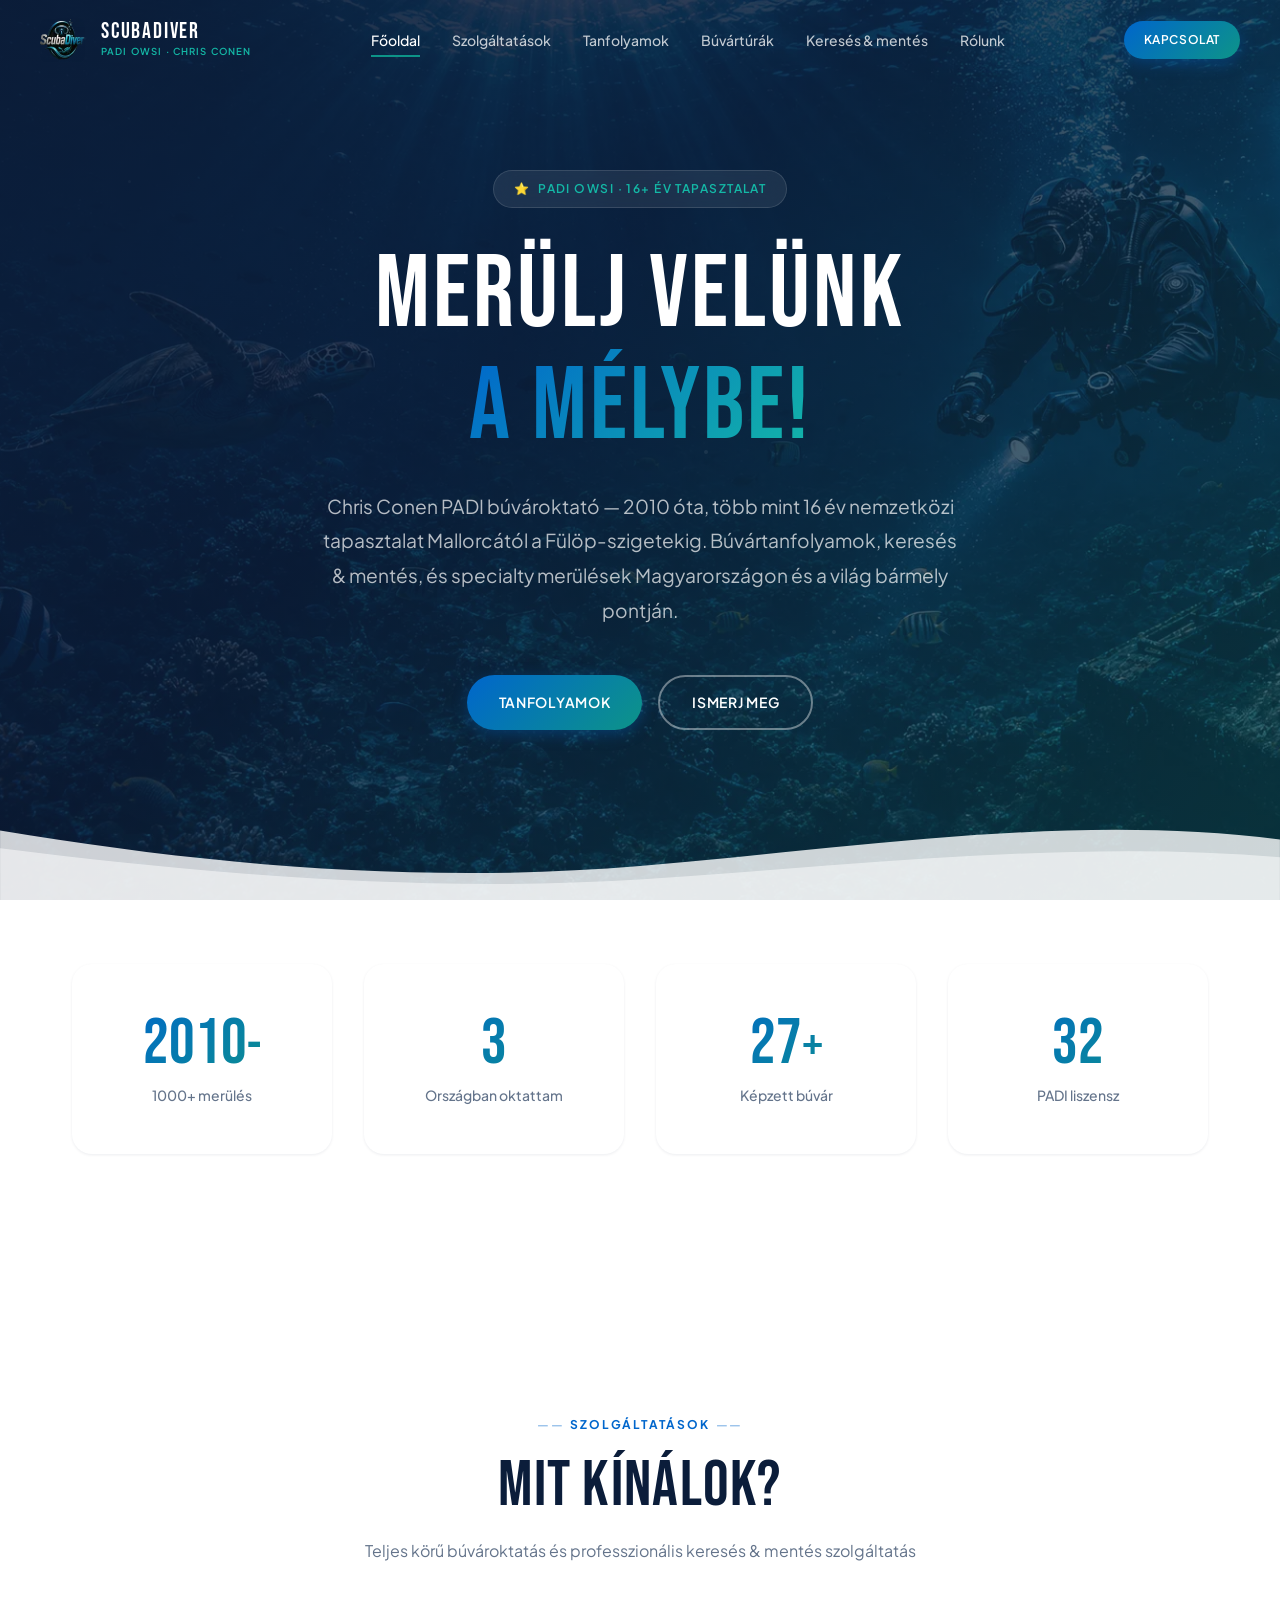
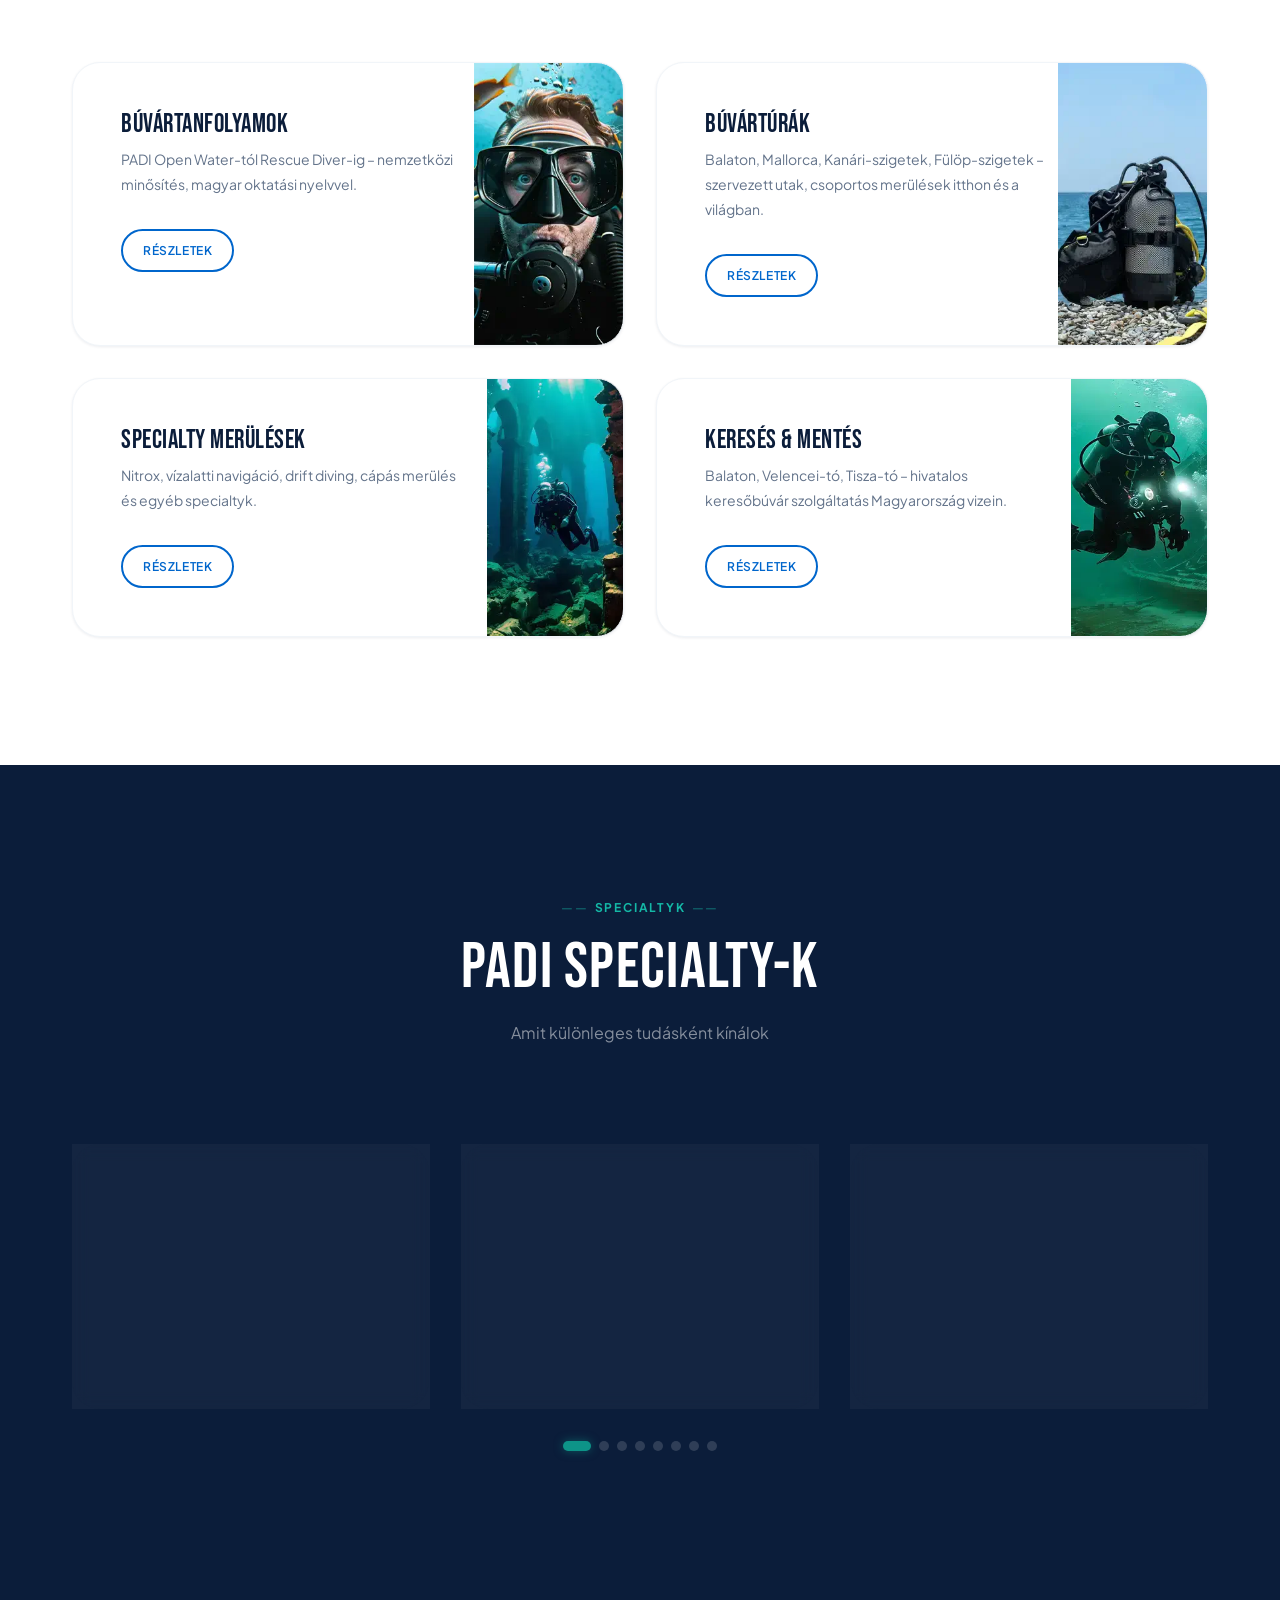
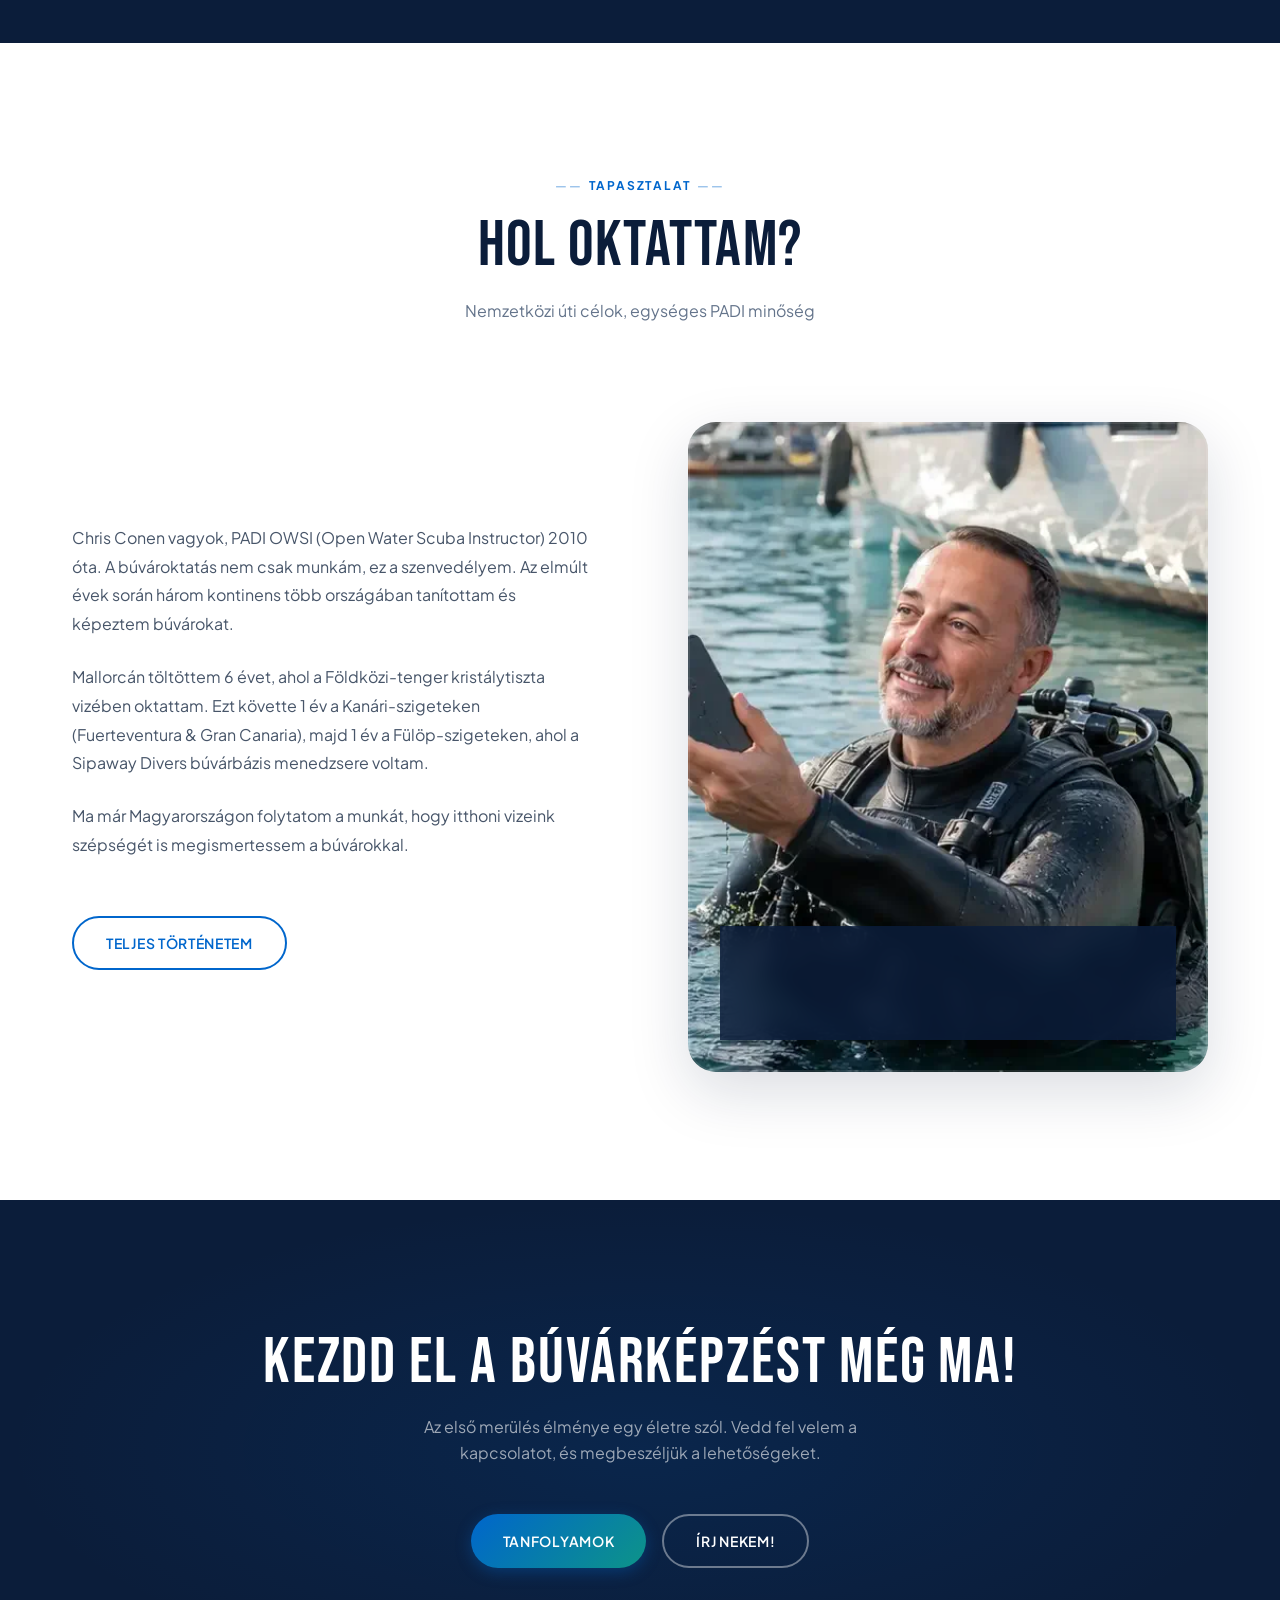
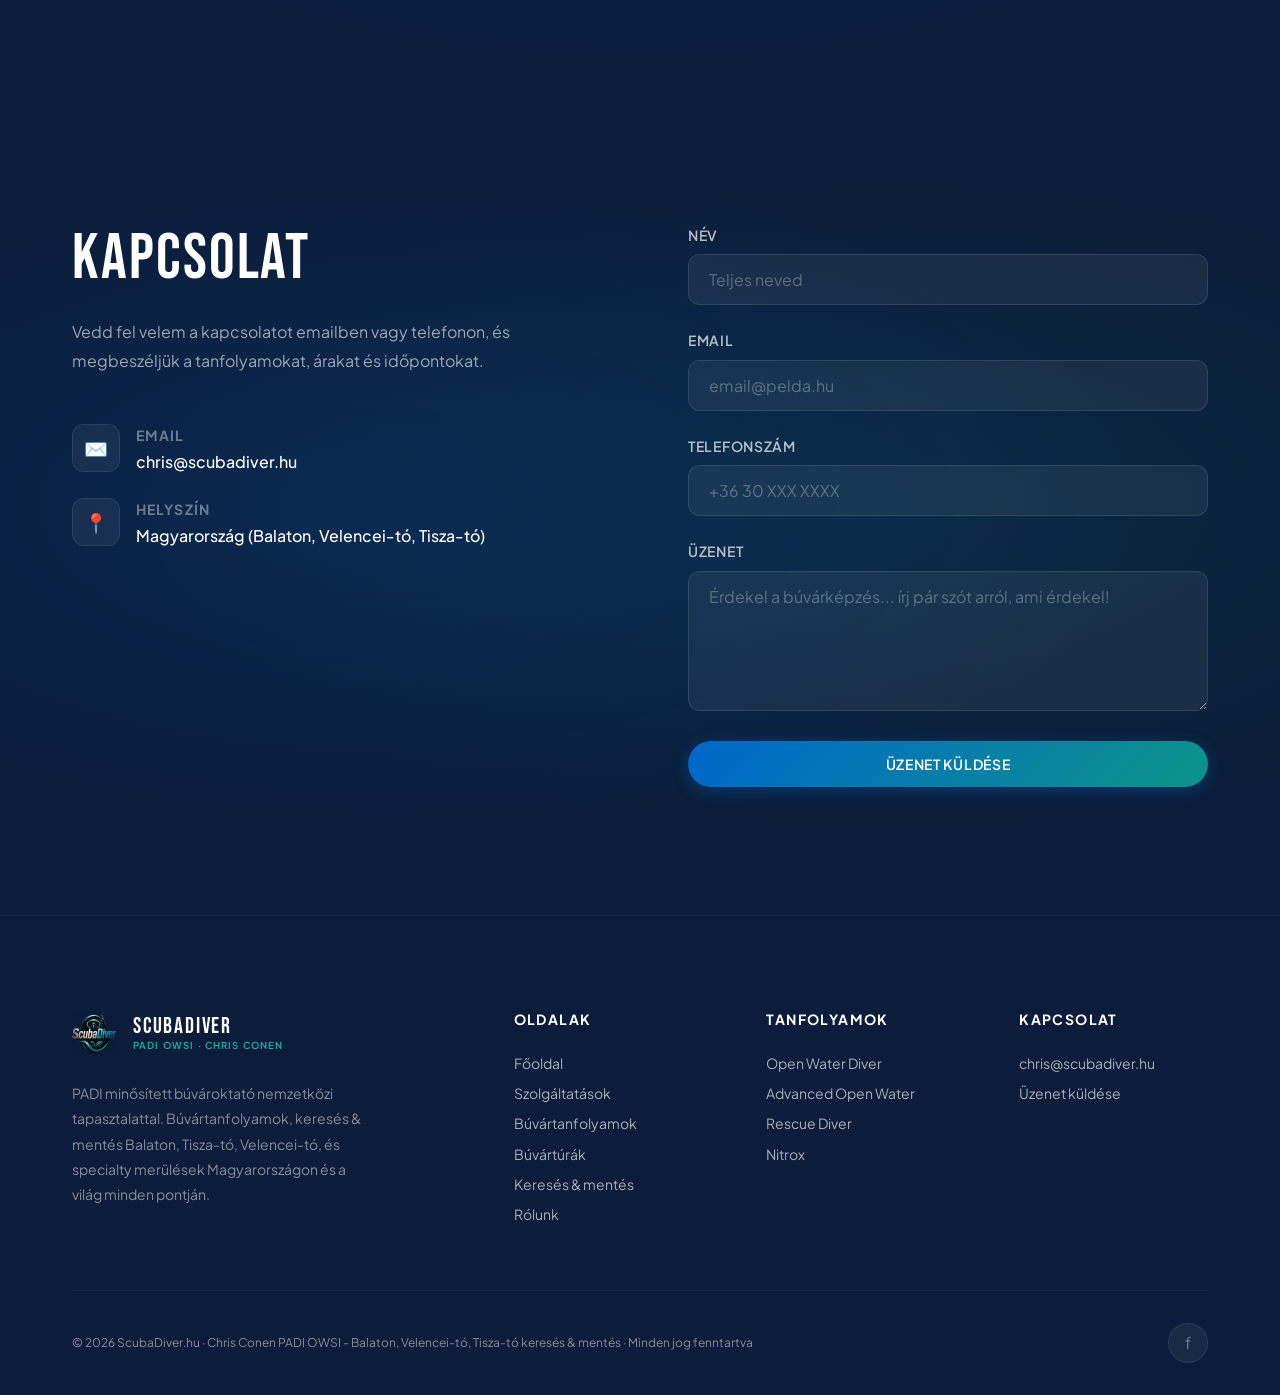
==== commit f74bc131: "fix: mobile responsive — services grid 1 col, hero bg center-right" ====
--- a/index.html
+++ b/index.html
@@ -167,7 +167,7 @@
         <p class="section-subtitle">Teljes körű búvároktatás és professzionális keresés & mentés szolgáltatás</p>
       </div>
 
-      <div class="services-grid" style="grid-template-columns: repeat(2, 1fr);">
+      <div class="services-grid services-grid-2col">
         <div class="service-card reveal" style="background-image: url('images/búvártanfolyam.webp'); background-position: right center; background-size: contain; background-repeat: no-repeat;">
           <div style="width: 75%;">
             <h3>Búvártanfolyamok</h3>
--- a/css/style.css
+++ b/css/style.css
@@ -738,6 +738,10 @@
   gap: var(--space-xl);
 }
 
+.services-grid-2col {
+  grid-template-columns: repeat(2, 1fr);
+}
+
 .service-card {
   position: relative;
   background: var(--color-surface);
@@ -1497,6 +1501,10 @@
     font-size: var(--fs-display-2);
   }
 
+  .hero-bg-image {
+    object-position: center right;
+  }
+
   .page-hero-title {
     font-size: var(--fs-display-2);
   }
@@ -1512,6 +1520,10 @@
 
   .services-grid,
   .courses-grid {
+    grid-template-columns: 1fr;
+  }
+
+  .services-grid-2col {
     grid-template-columns: 1fr;
   }
 
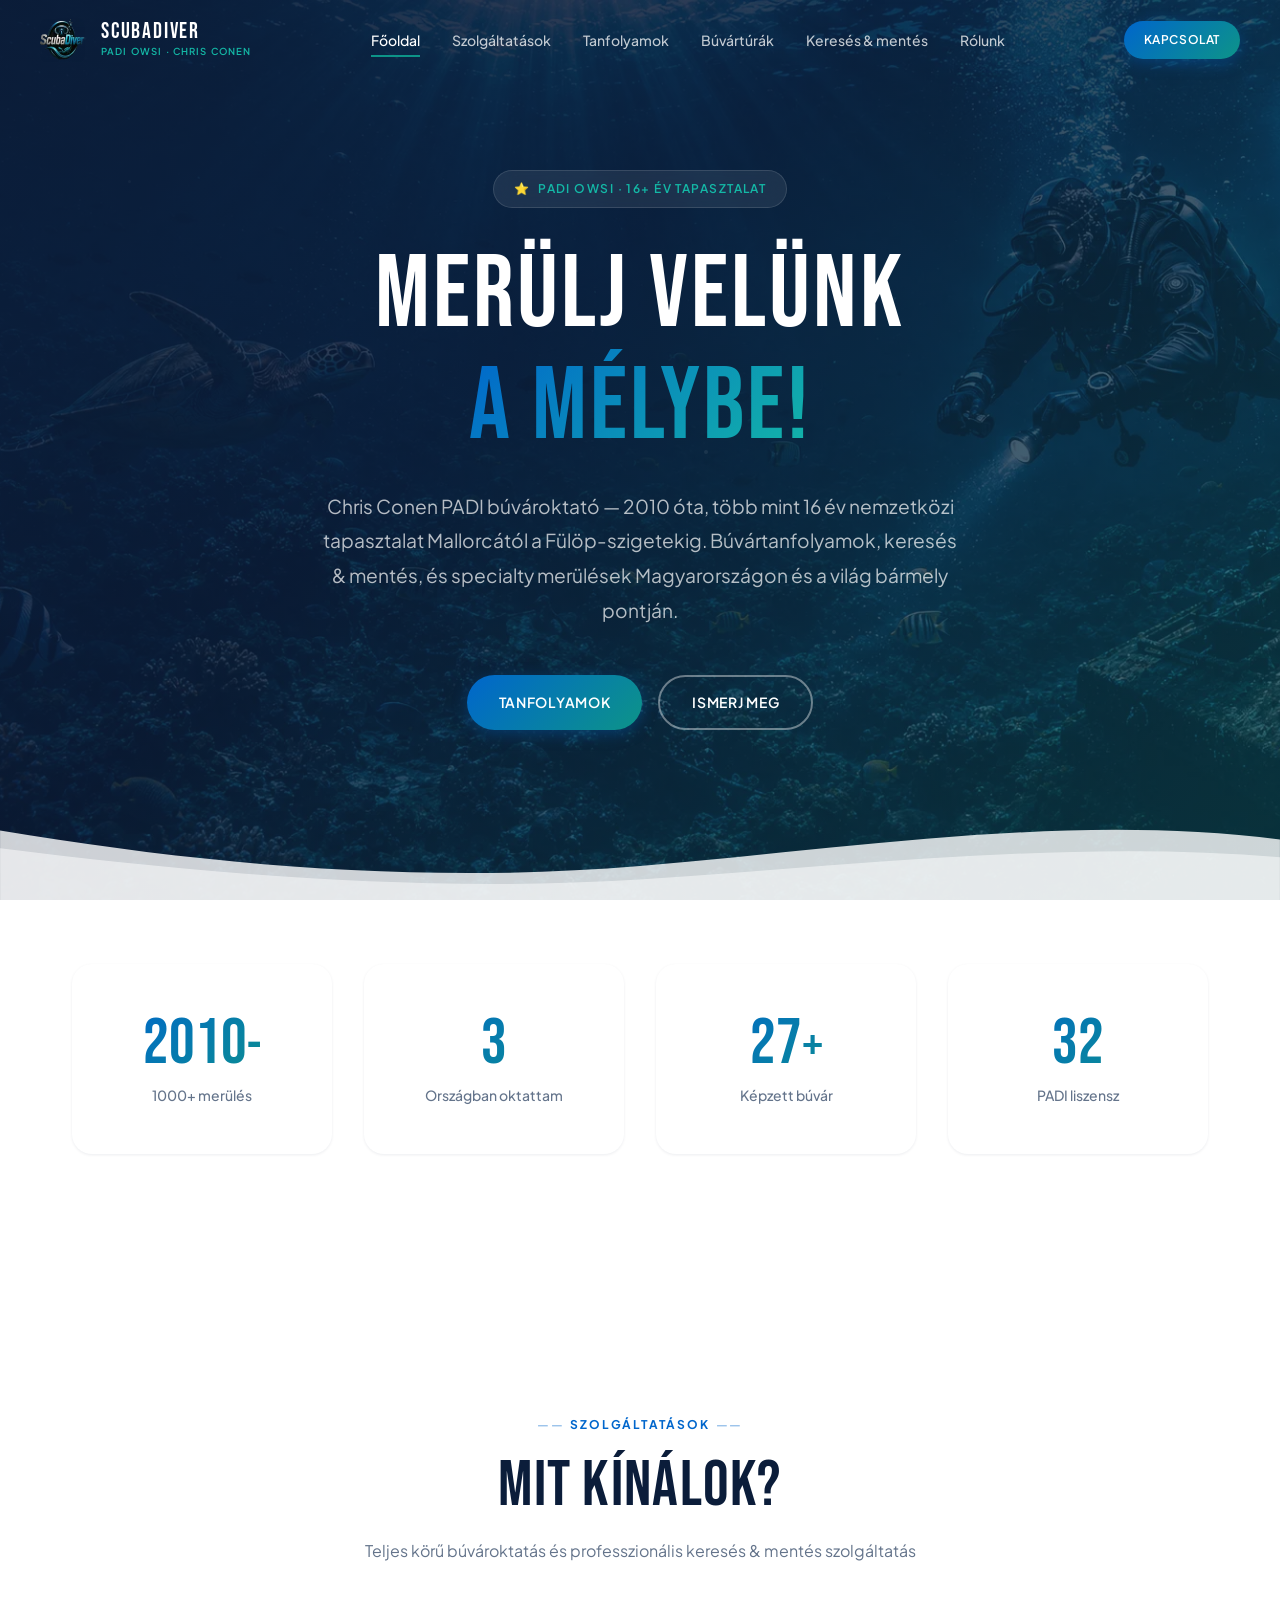
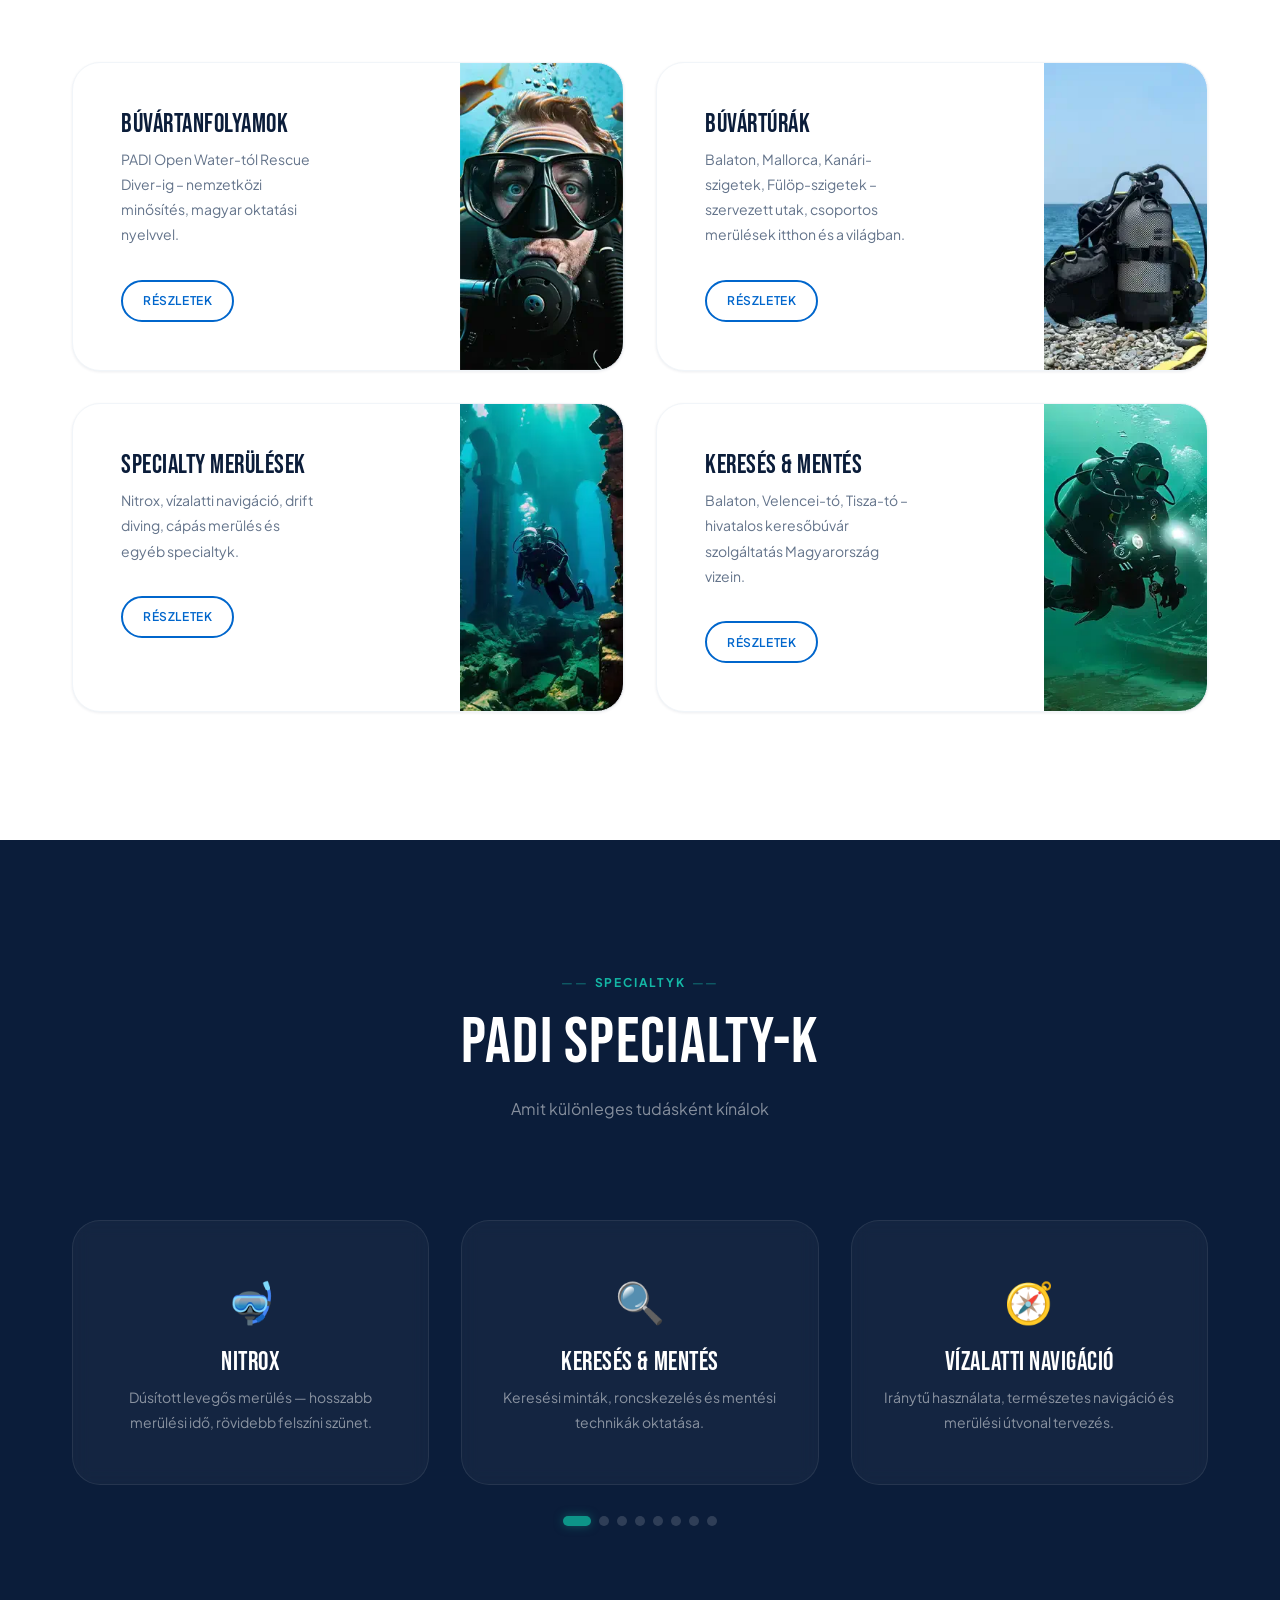
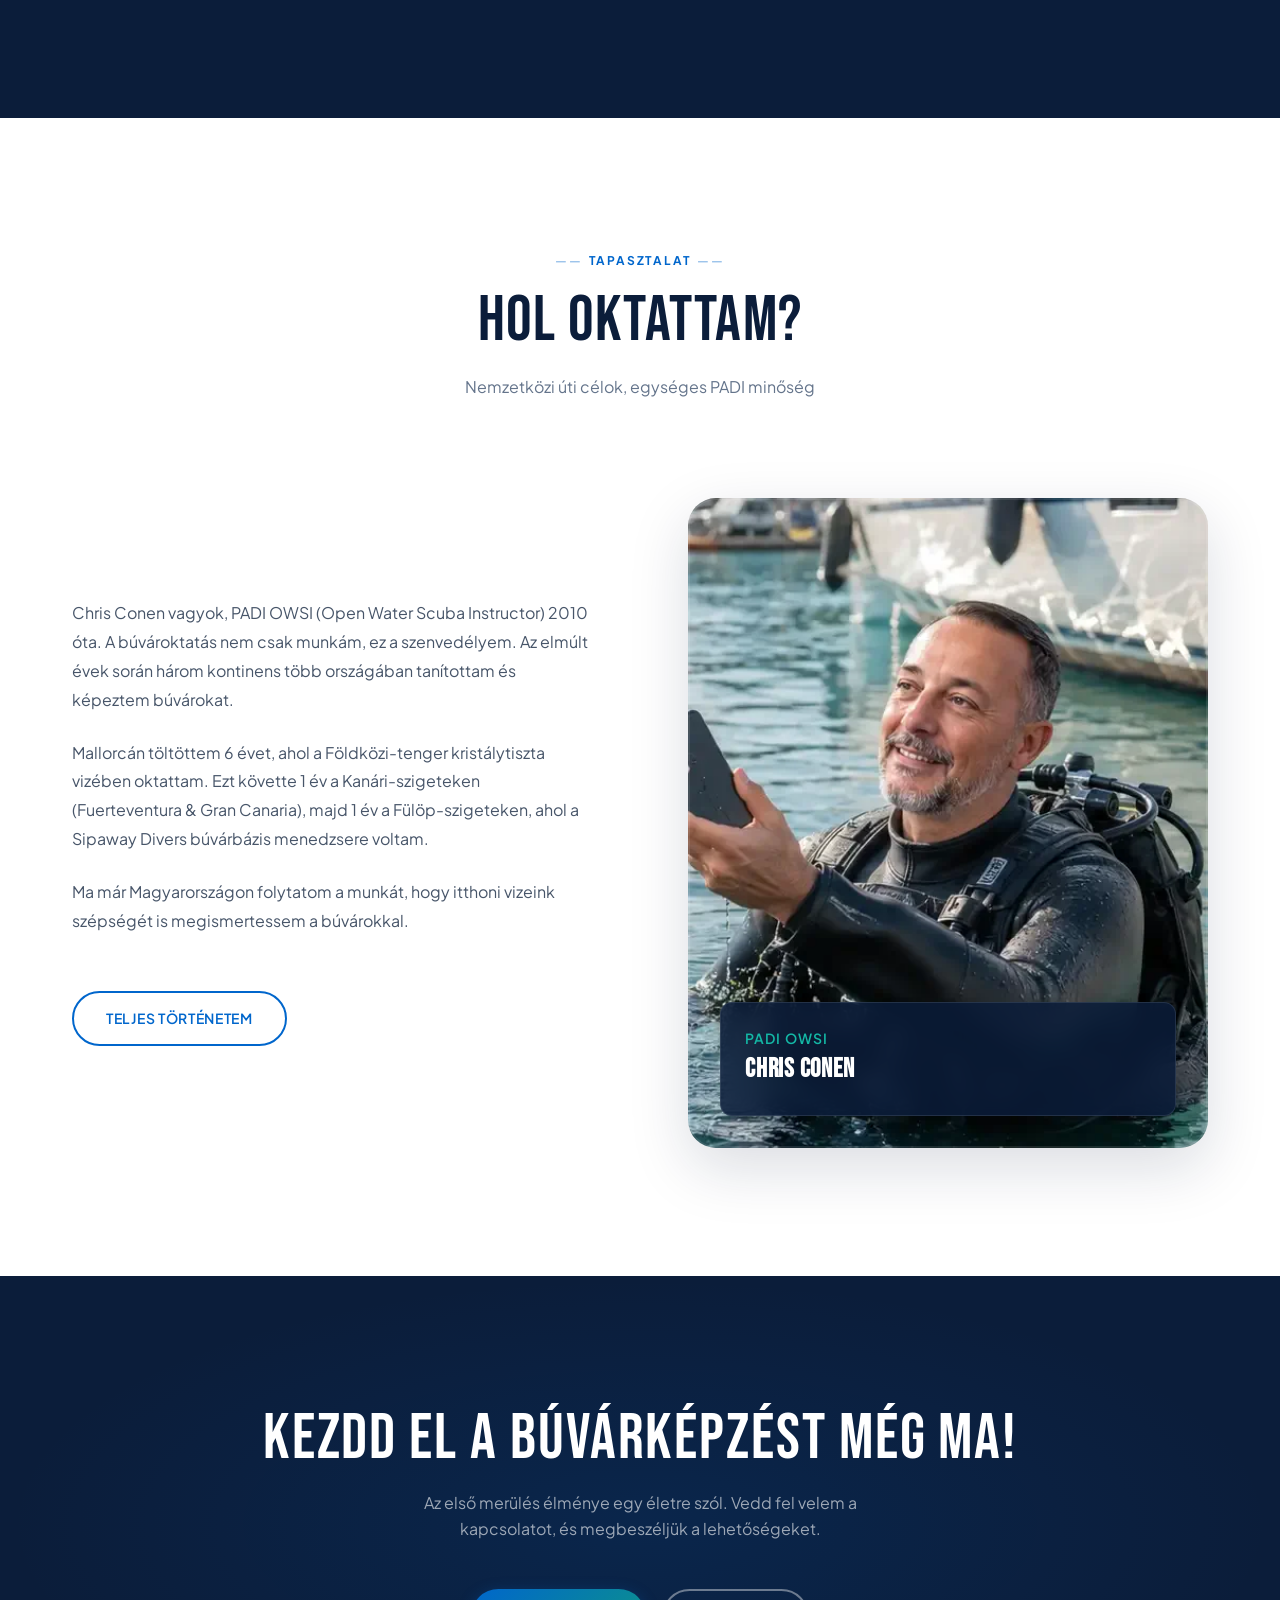
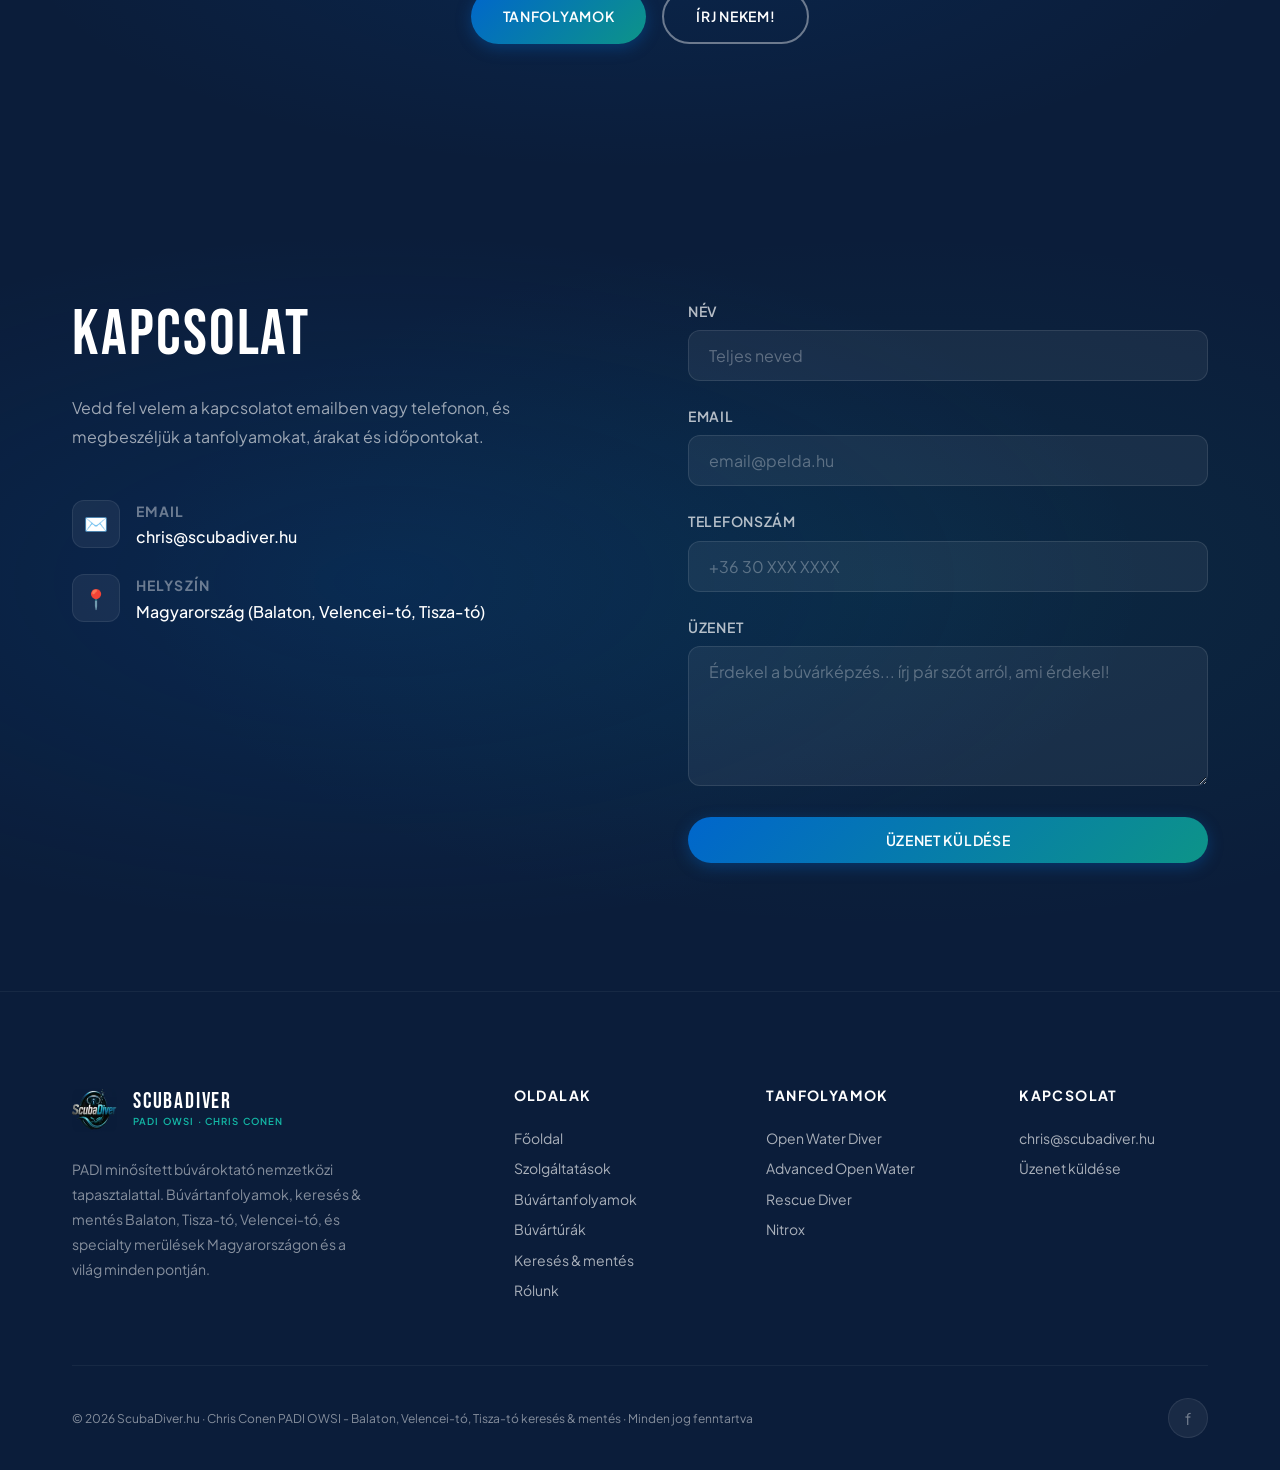
==== commit 253a4221: "fix: service card content 45% desktop, 100% mobile" ====
--- a/index.html
+++ b/index.html
@@ -169,28 +169,28 @@
 
       <div class="services-grid services-grid-2col">
         <div class="service-card reveal" style="background-image: url('images/búvártanfolyam.webp'); background-position: right center; background-size: contain; background-repeat: no-repeat;">
-          <div style="width: 75%;">
+          <div style="width: 45%;">
             <h3>Búvártanfolyamok</h3>
             <p>PADI Open Water-tól Rescue Diver-ig – nemzetközi minősítés, magyar oktatási nyelvvel.</p>
             <a href="tanfolyamok.html" class="btn btn-outline btn-sm mt-xl">Részletek</a>
           </div>
         </div>
         <div class="service-card reveal" style="background-image: url('images/búvártúrák.webp'); background-position: right center; background-size: contain; background-repeat: no-repeat;">
-          <div style="width: 75%;">
+          <div style="width: 45%;">
             <h3>Búvártúrák</h3>
             <p>Balaton, Mallorca, Kanári-szigetek, Fülöp-szigetek – szervezett utak, csoportos merülések itthon és a világban.</p>
             <a href="buvarturak.html" class="btn btn-outline btn-sm mt-xl">Részletek</a>
           </div>
         </div>
         <div class="service-card reveal" style="background-image: url('images/roncsmerülés.webp'); background-position: right center; background-size: contain; background-repeat: no-repeat;">
-          <div style="width: 75%;">
+          <div style="width: 45%;">
             <h3>Specialty merülések</h3>
             <p>Nitrox, vízalatti navigáció, drift diving, cápás merülés és egyéb specialtyk.</p>
             <a href="szolgaltatasok.html" class="btn btn-outline btn-sm mt-xl">Részletek</a>
           </div>
         </div>
         <div class="service-card reveal" style="background-image: url('images/kereső-búvár.webp'); background-position: right center; background-size: contain; background-repeat: no-repeat;">
-          <div style="width: 75%;">
+          <div style="width: 45%;">
             <h3>Keresés &amp; mentés</h3>
             <p>Balaton, Velencei-tó, Tisza-tó – hivatalos keresőbúvár szolgáltatás Magyarország vizein.</p>
             <a href="kereses-mentes.html" class="btn btn-outline btn-sm mt-xl">Részletek</a>
--- a/css/style.css
+++ b/css/style.css
@@ -1514,7 +1514,7 @@
   }
 
   .stats-grid {
-    grid-template-columns: repeat(2, 1fr);
+    grid-template-columns: 1fr;
     gap: var(--space-md);
   }
 
@@ -1525,6 +1525,10 @@
 
   .services-grid-2col {
     grid-template-columns: 1fr;
+  }
+
+  .service-card > div {
+    width: 100% !important;
   }
 
   .footer-grid {
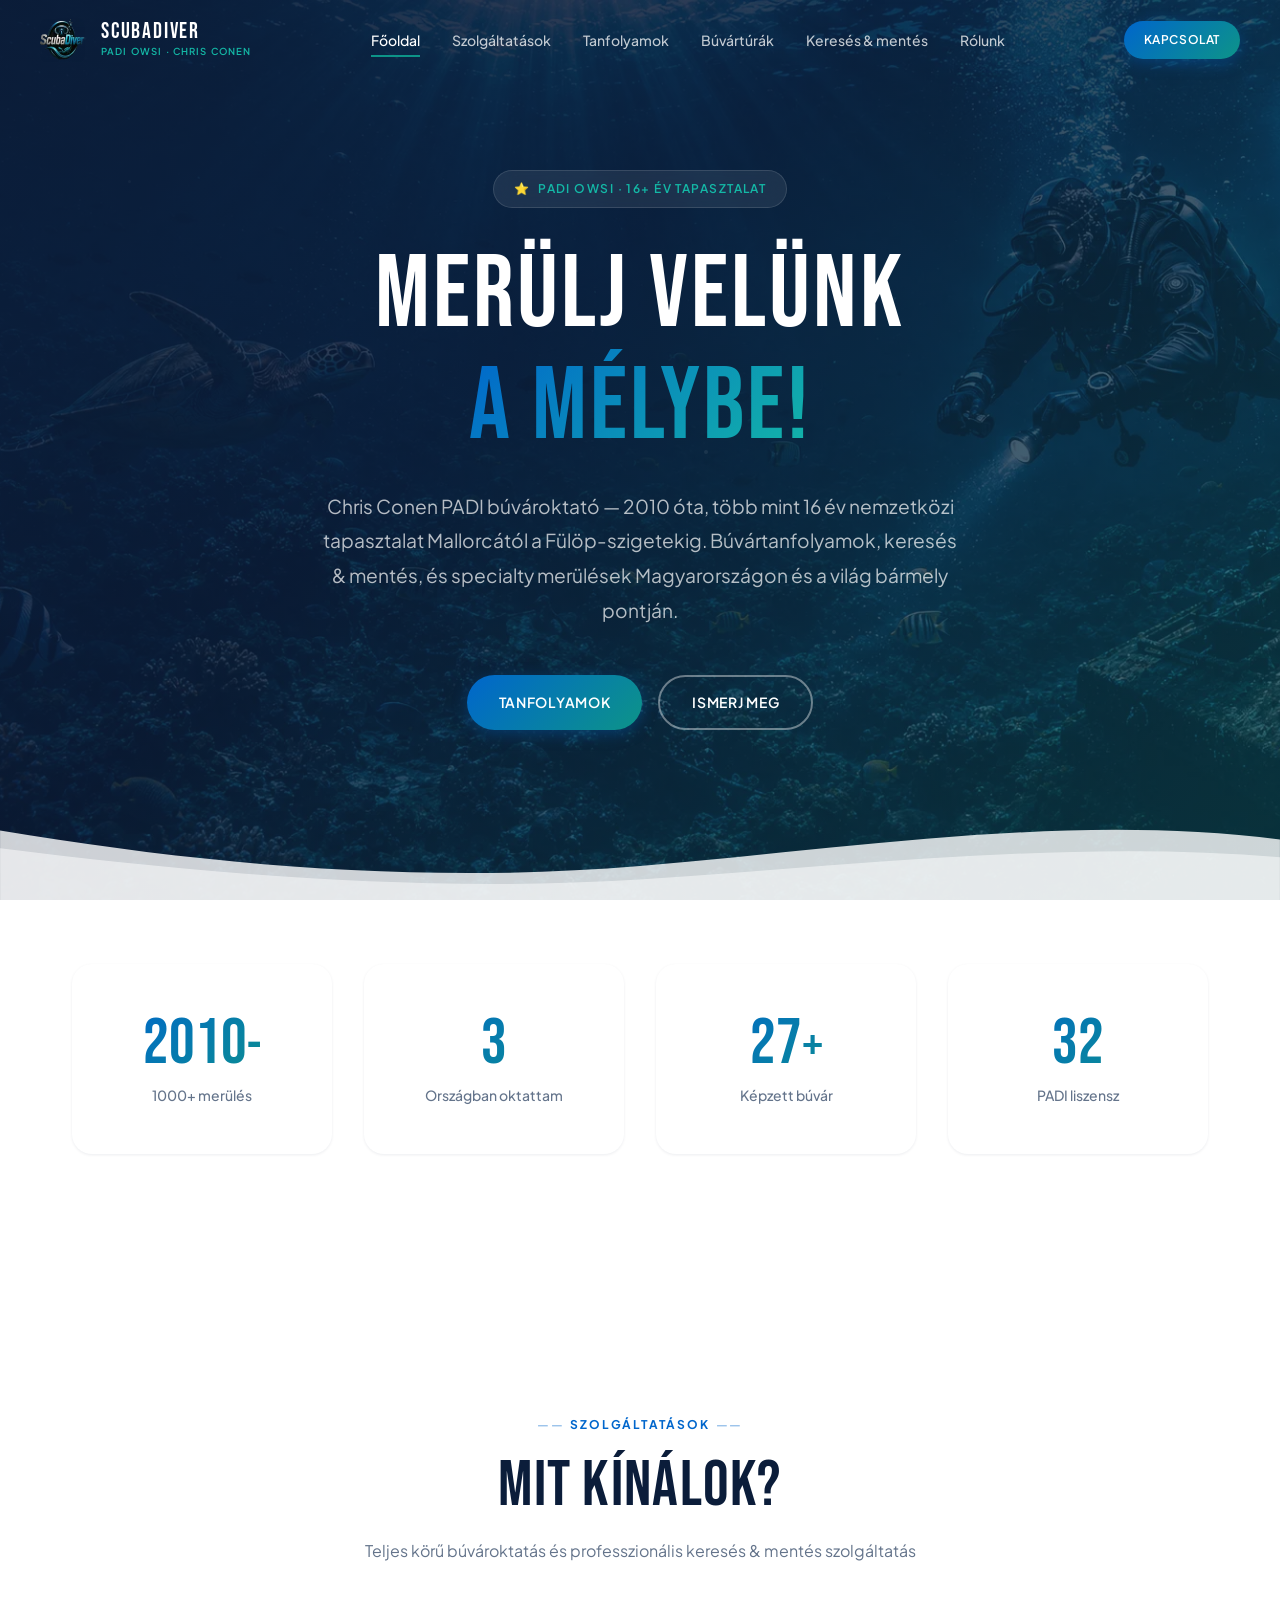
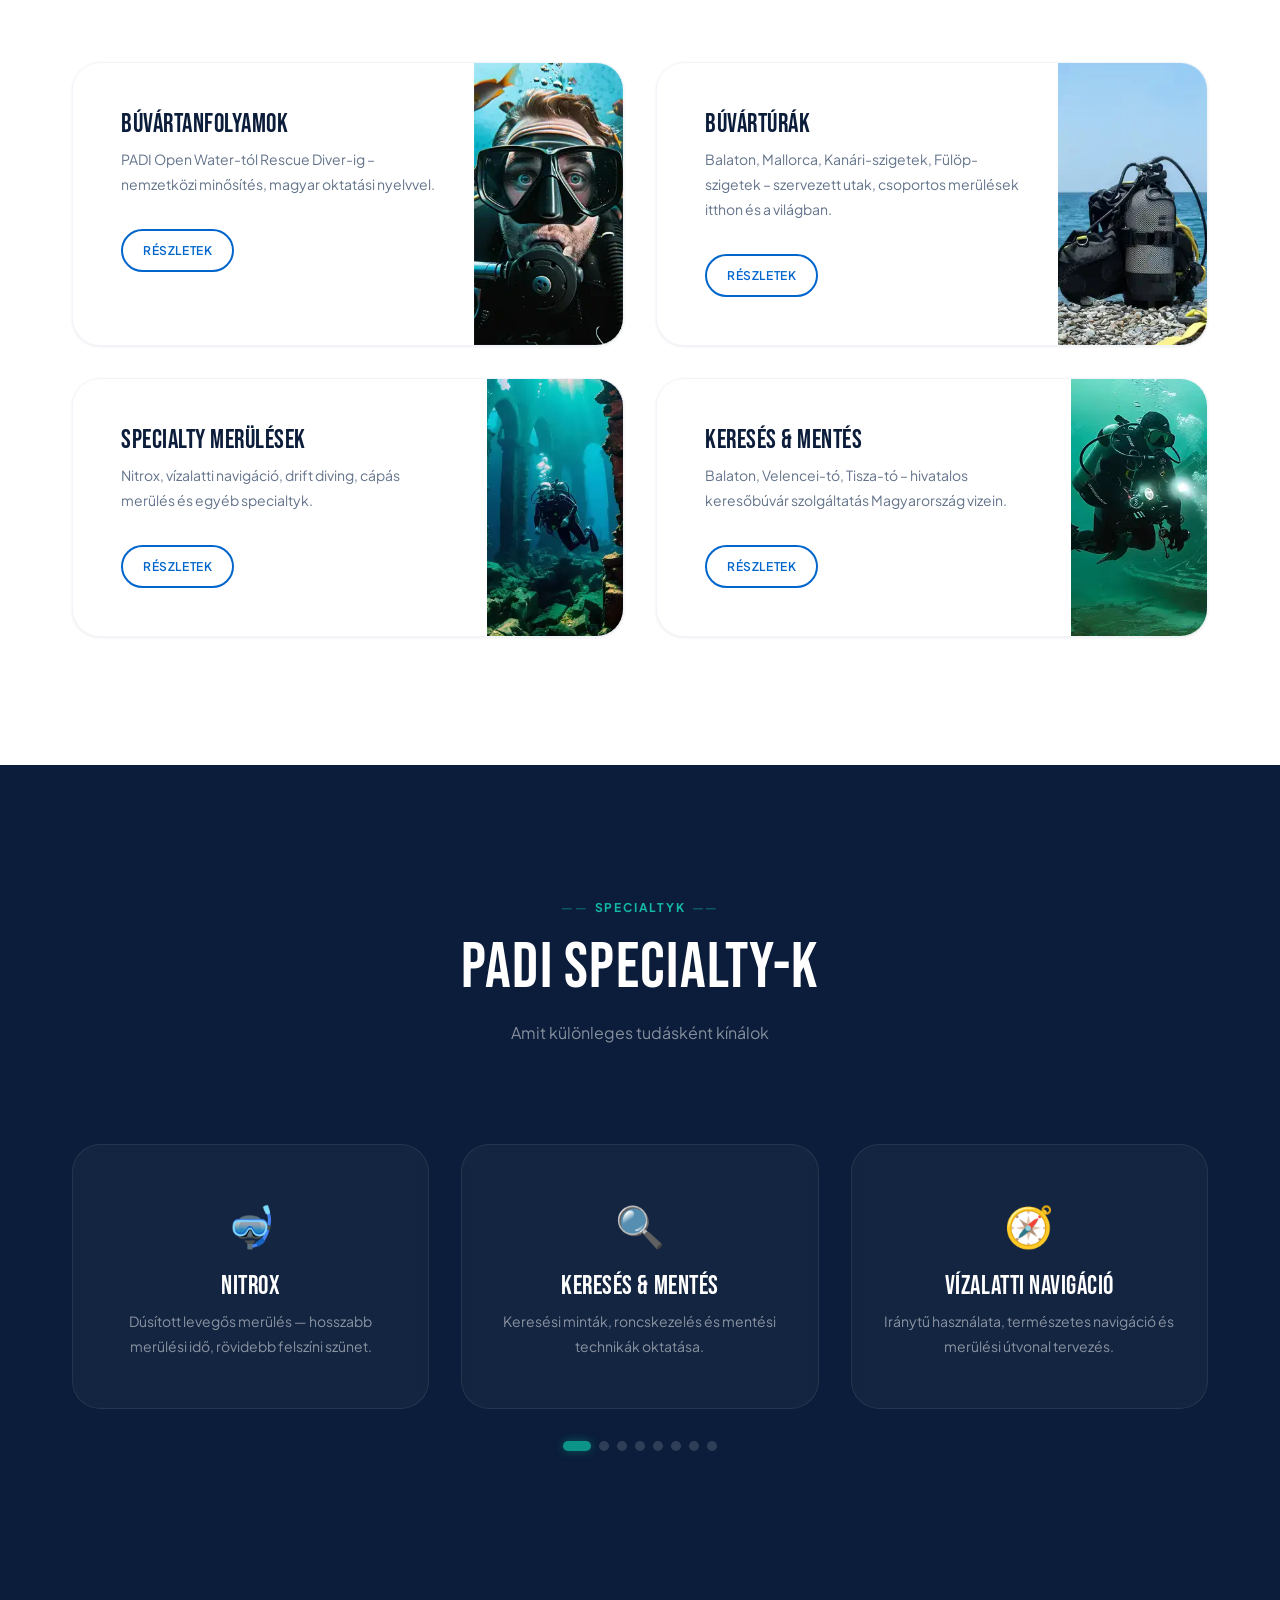
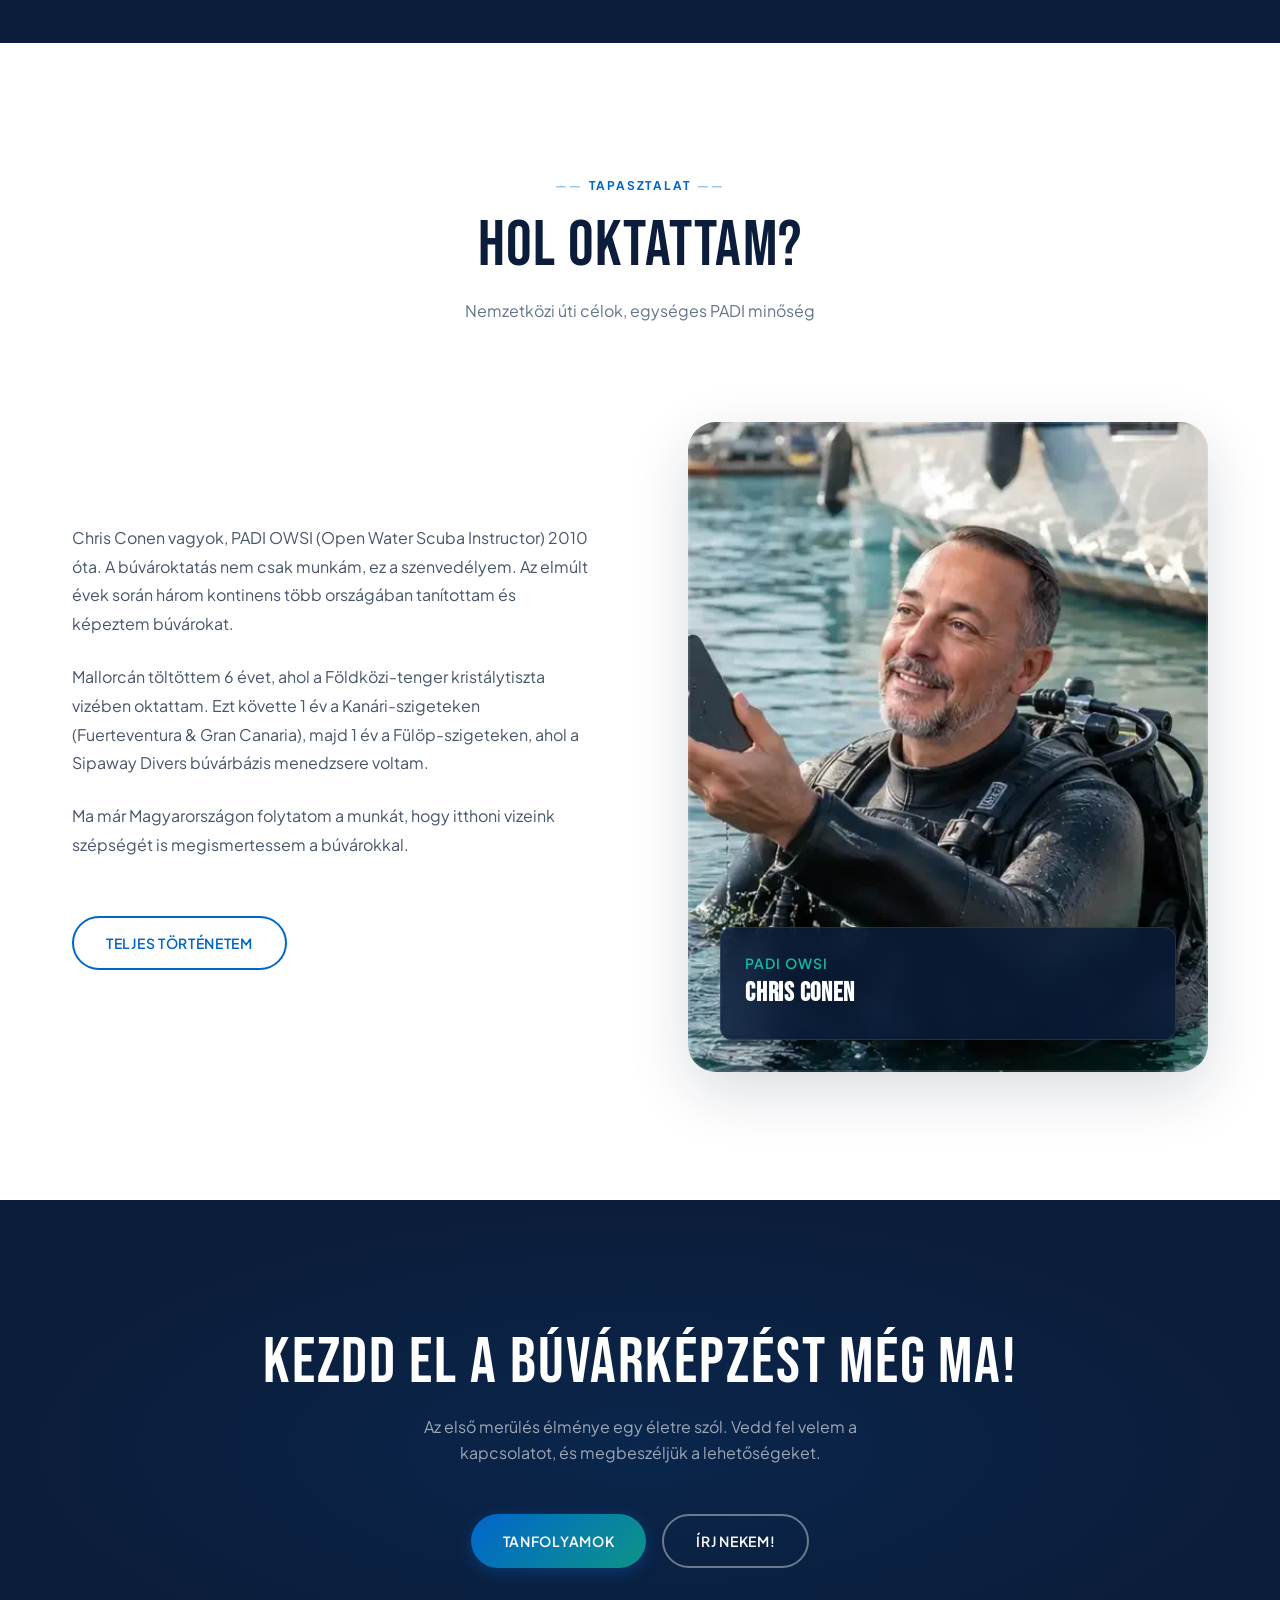
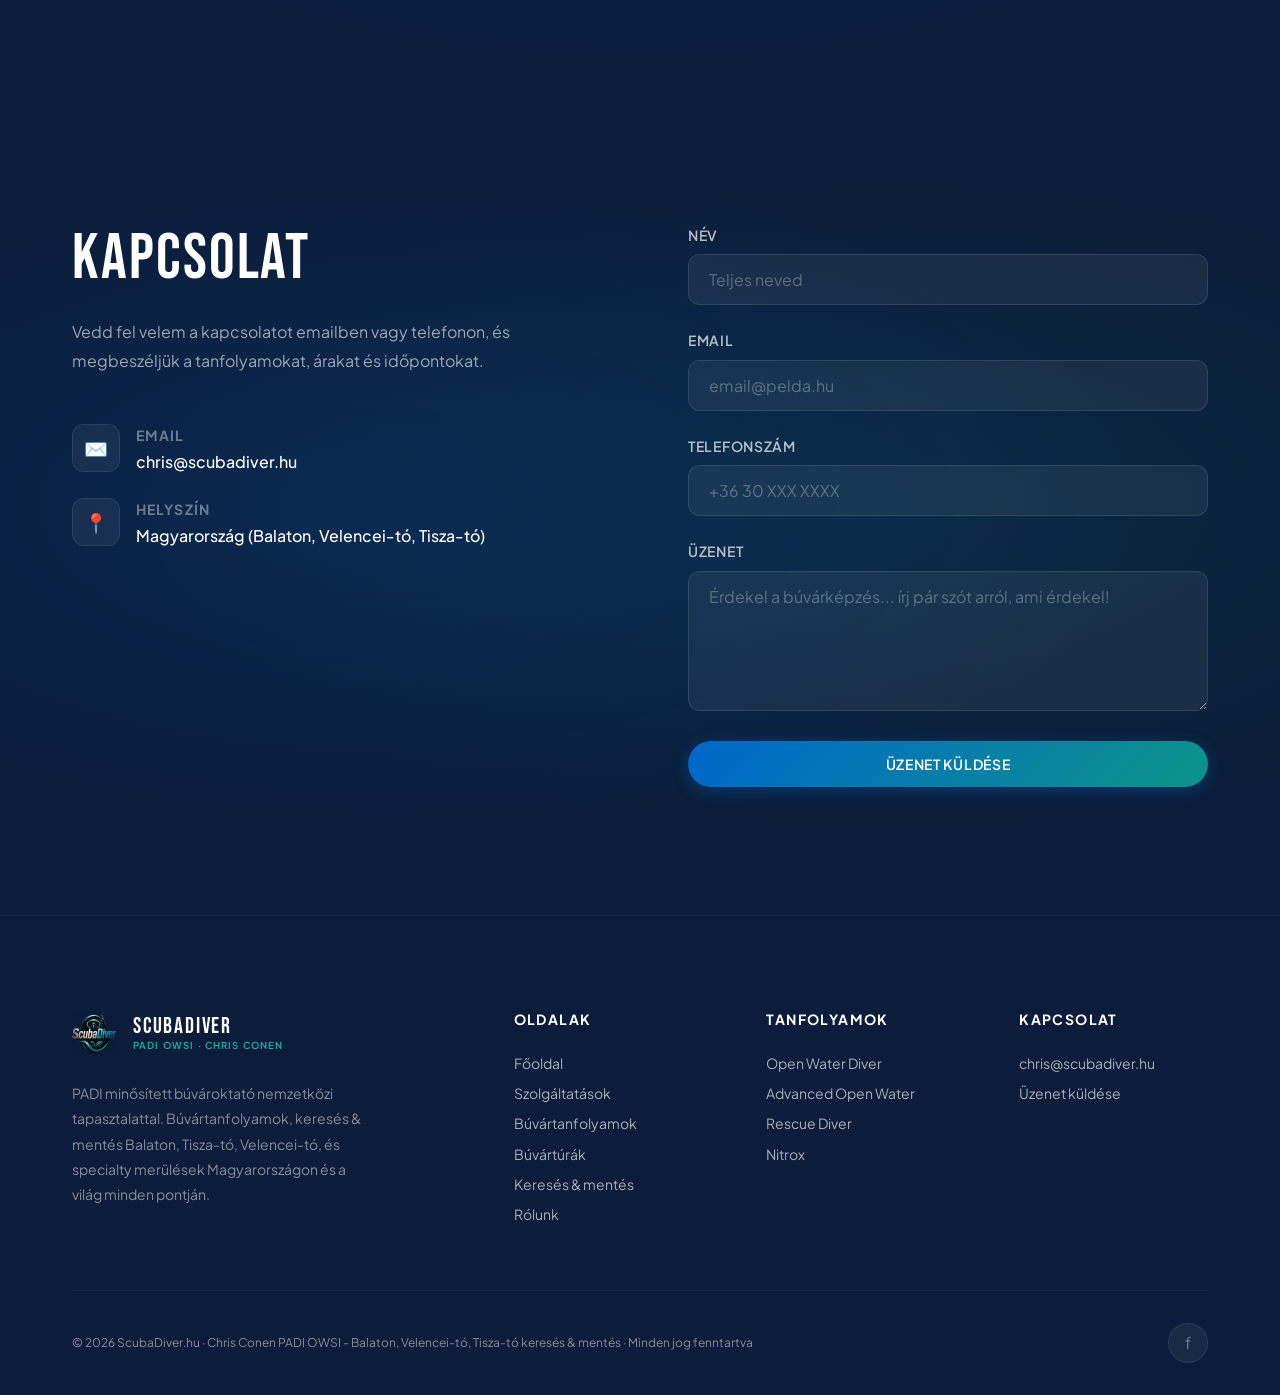
==== commit 98db11c1: "fix: service card width -- 70% desktop, 45% mobile" ====
--- a/index.html
+++ b/index.html
@@ -169,28 +169,28 @@
 
       <div class="services-grid services-grid-2col">
         <div class="service-card reveal" style="background-image: url('images/búvártanfolyam.webp'); background-position: right center; background-size: contain; background-repeat: no-repeat;">
-          <div style="width: 45%;">
+          <div style="width: 70%;">
             <h3>Búvártanfolyamok</h3>
             <p>PADI Open Water-tól Rescue Diver-ig – nemzetközi minősítés, magyar oktatási nyelvvel.</p>
             <a href="tanfolyamok.html" class="btn btn-outline btn-sm mt-xl">Részletek</a>
           </div>
         </div>
         <div class="service-card reveal" style="background-image: url('images/búvártúrák.webp'); background-position: right center; background-size: contain; background-repeat: no-repeat;">
-          <div style="width: 45%;">
+          <div style="width: 70%;">
             <h3>Búvártúrák</h3>
             <p>Balaton, Mallorca, Kanári-szigetek, Fülöp-szigetek – szervezett utak, csoportos merülések itthon és a világban.</p>
             <a href="buvarturak.html" class="btn btn-outline btn-sm mt-xl">Részletek</a>
           </div>
         </div>
         <div class="service-card reveal" style="background-image: url('images/roncsmerülés.webp'); background-position: right center; background-size: contain; background-repeat: no-repeat;">
-          <div style="width: 45%;">
+          <div style="width: 70%;">
             <h3>Specialty merülések</h3>
             <p>Nitrox, vízalatti navigáció, drift diving, cápás merülés és egyéb specialtyk.</p>
             <a href="szolgaltatasok.html" class="btn btn-outline btn-sm mt-xl">Részletek</a>
           </div>
         </div>
         <div class="service-card reveal" style="background-image: url('images/kereső-búvár.webp'); background-position: right center; background-size: contain; background-repeat: no-repeat;">
-          <div style="width: 45%;">
+          <div style="width: 70%;">
             <h3>Keresés &amp; mentés</h3>
             <p>Balaton, Velencei-tó, Tisza-tó – hivatalos keresőbúvár szolgáltatás Magyarország vizein.</p>
             <a href="kereses-mentes.html" class="btn btn-outline btn-sm mt-xl">Részletek</a>
--- a/css/style.css
+++ b/css/style.css
@@ -1528,7 +1528,7 @@
   }
 
   .service-card > div {
-    width: 100% !important;
+    width: 45% !important;
   }
 
   .footer-grid {
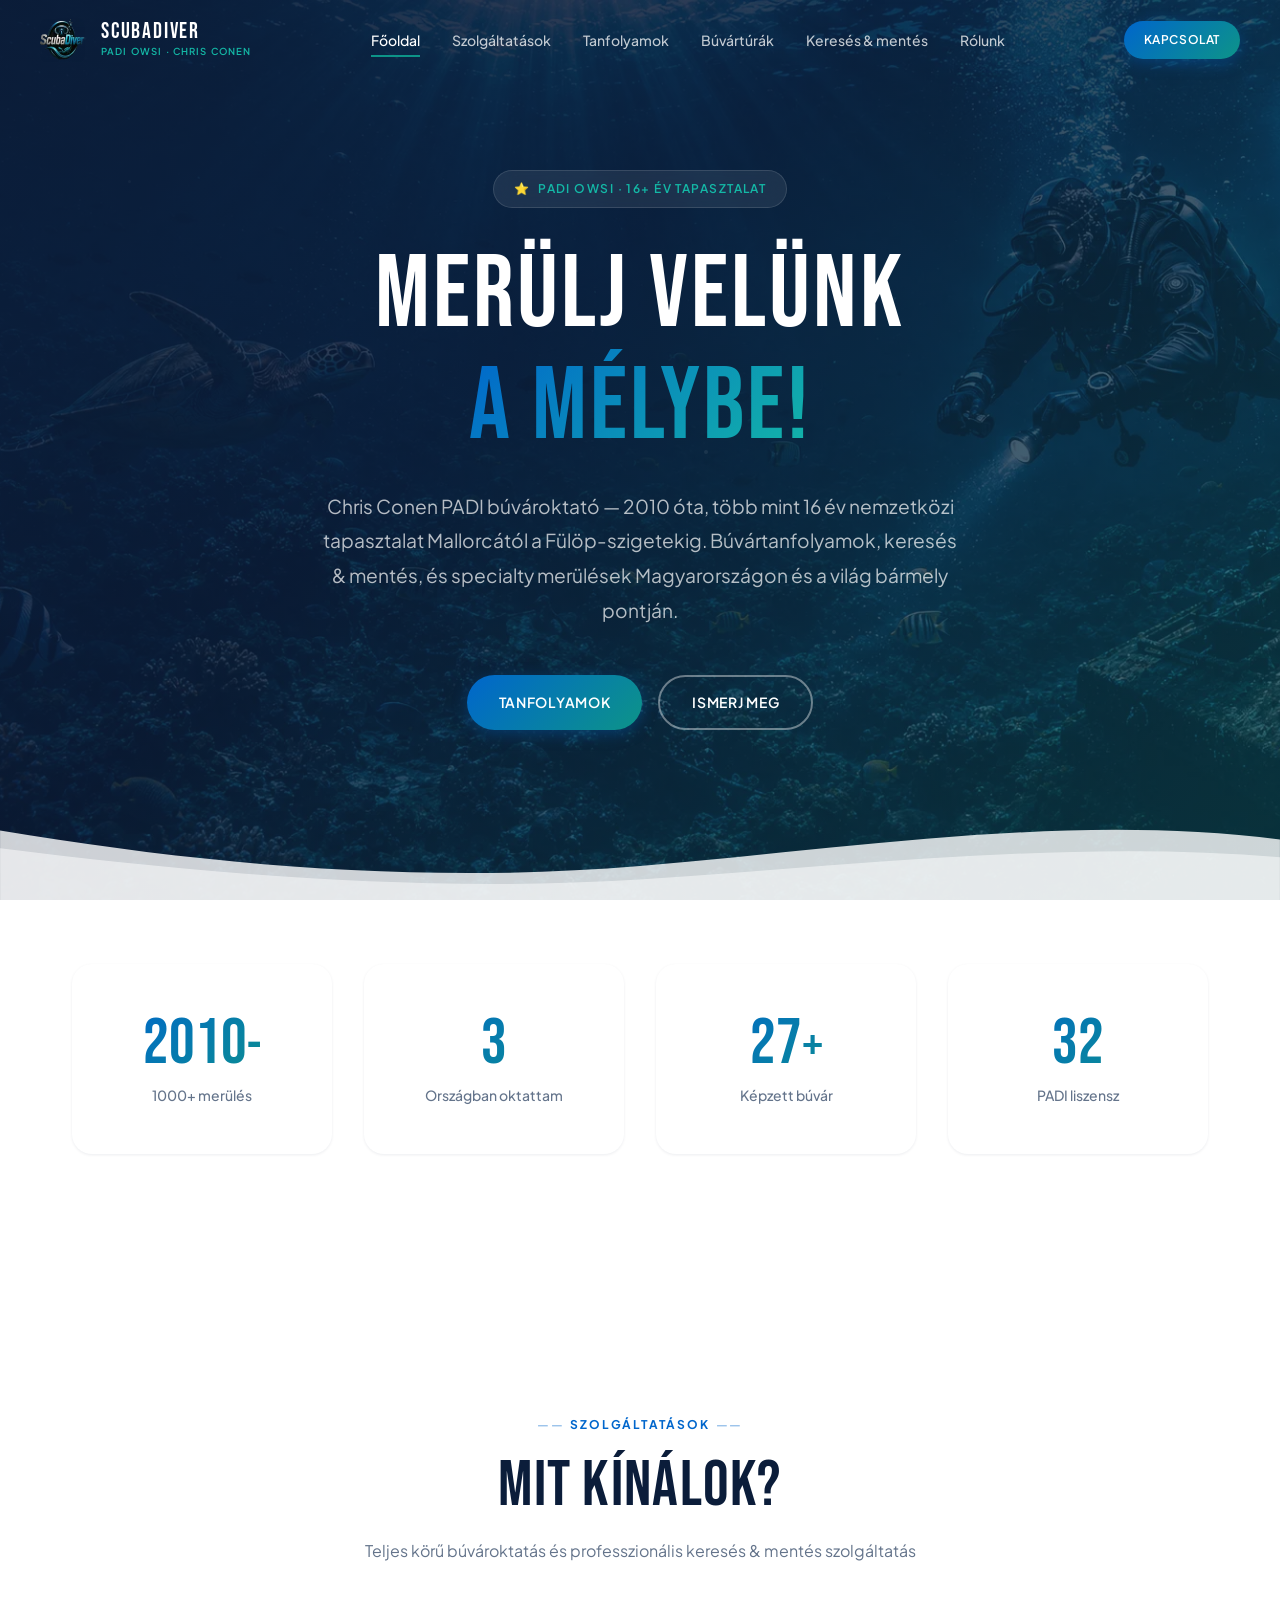
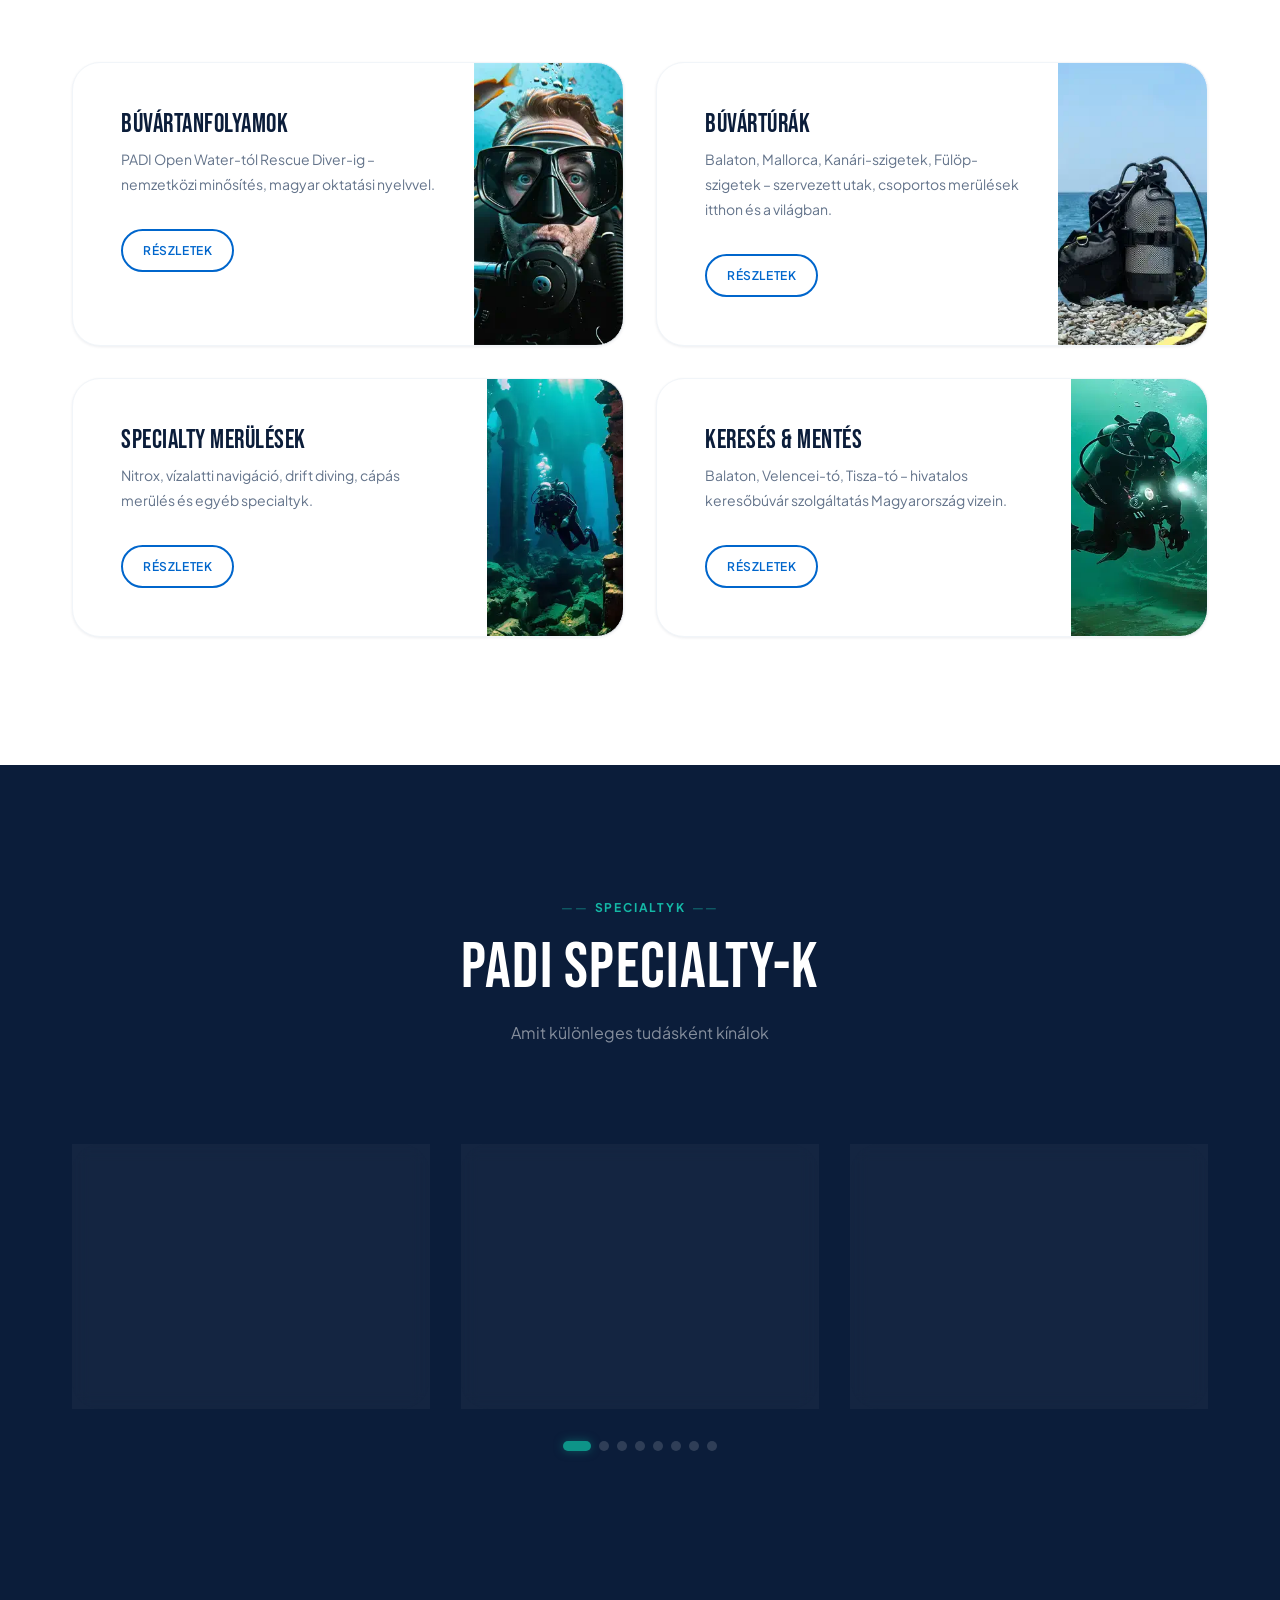
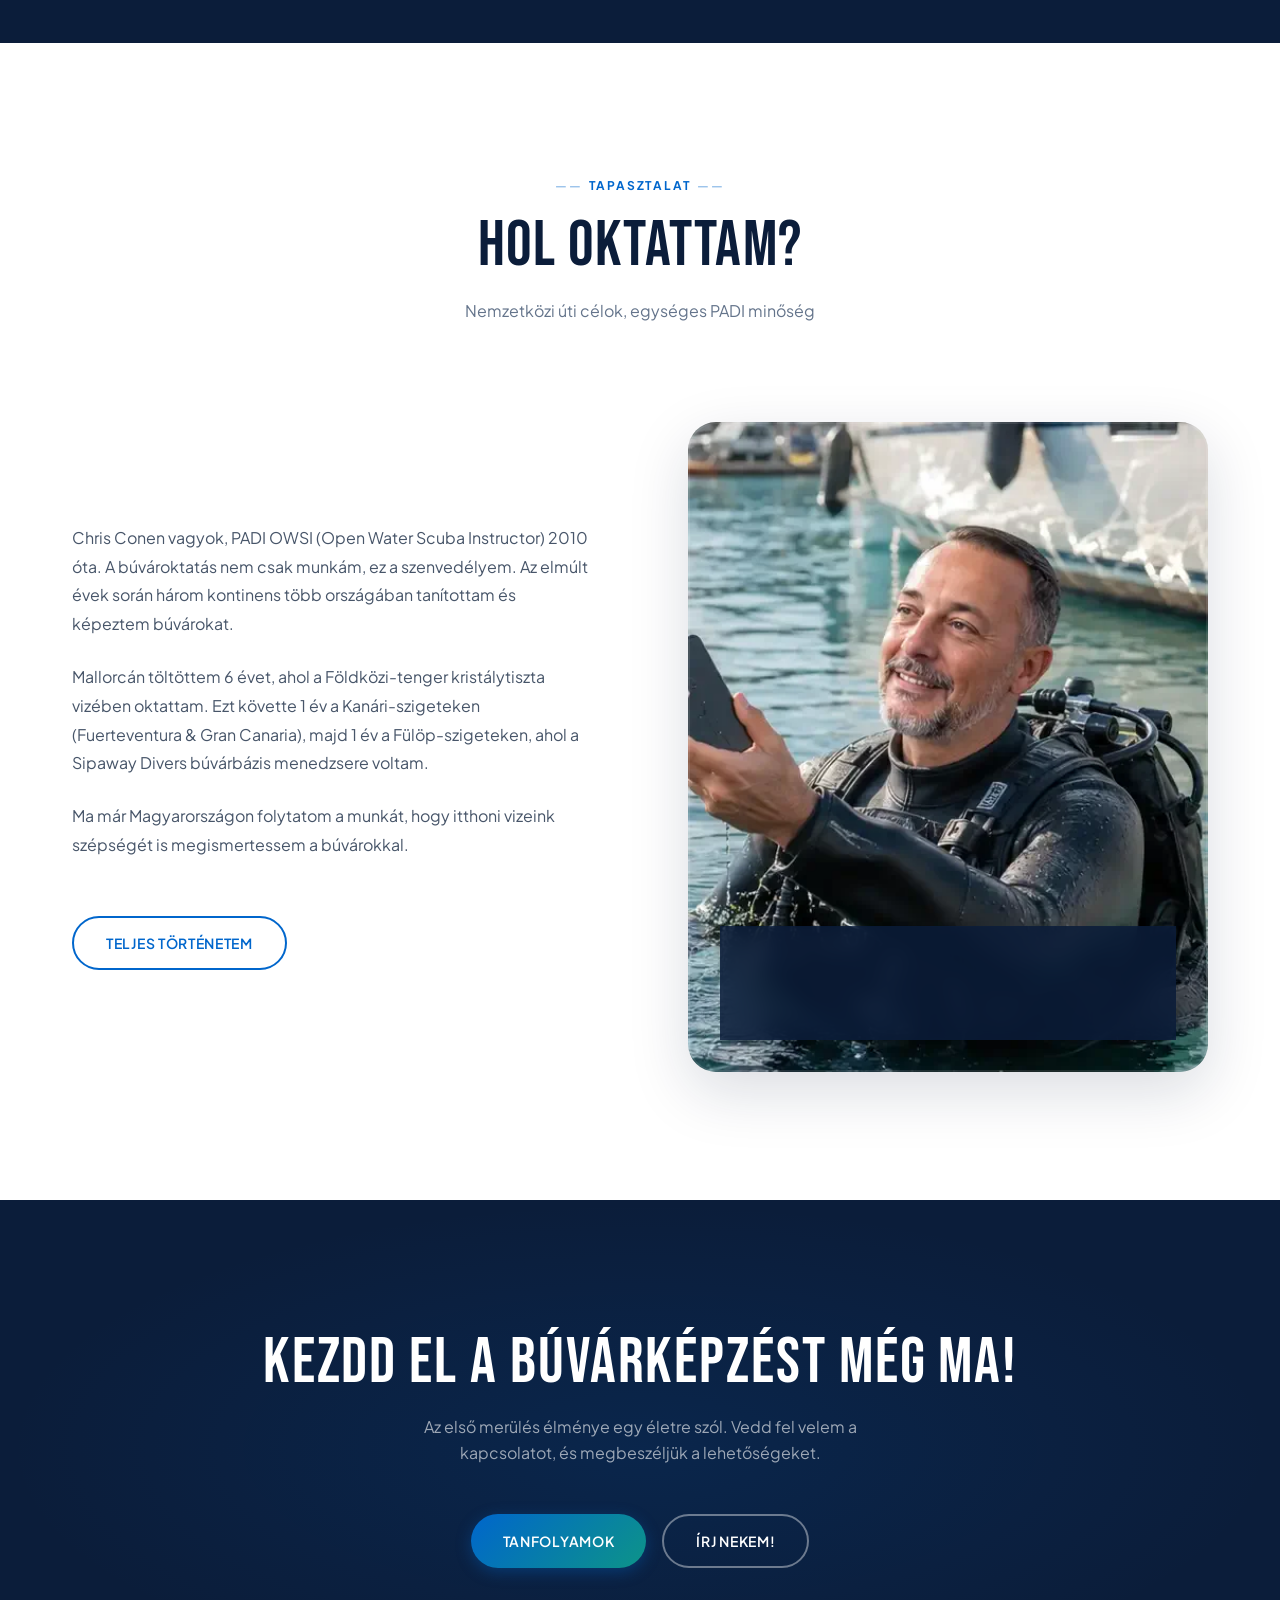
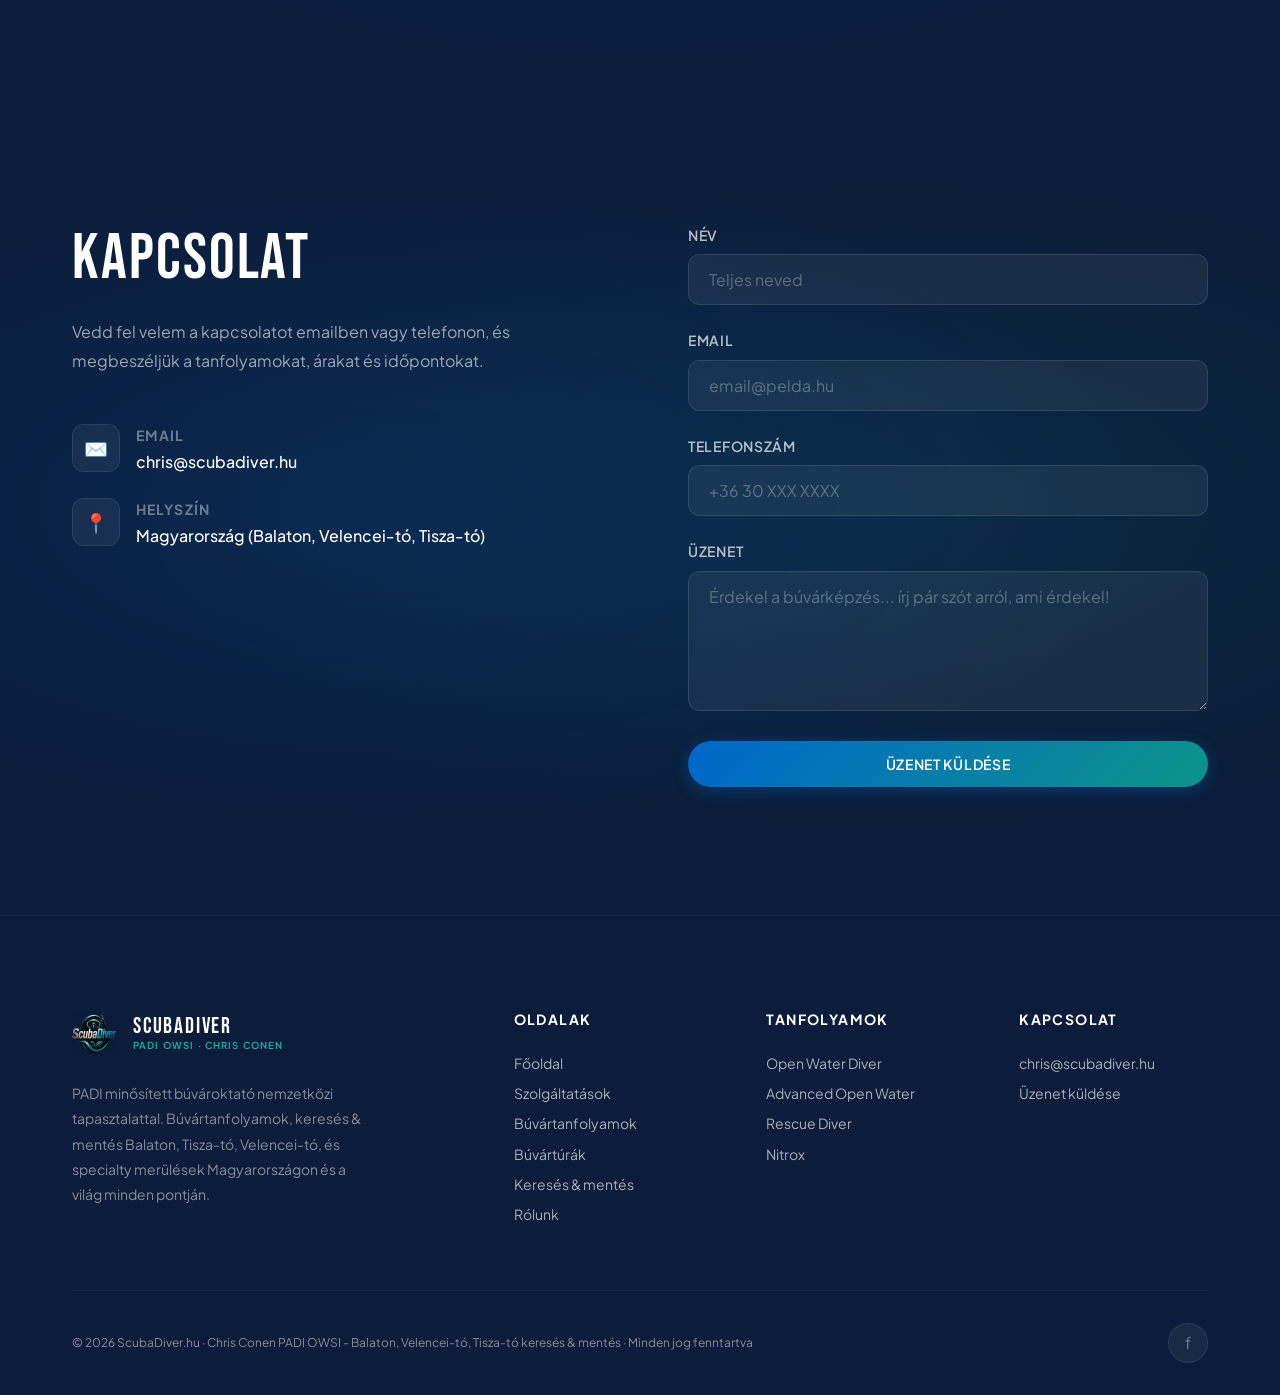
==== commit ac1de0e2: "fix: mobile hero uses dedicated image via picture element" ====
--- a/index.html
+++ b/index.html
@@ -93,7 +93,10 @@
   <!-- ===== HERO SECTION ===== -->
   <section class="hero" id="home">
     <div class="hero-bg">
-      <img src="images/buvarkodas-buvartanfolyam-hero-bg.webp" alt="Búvárkodás a tengerben" class="hero-bg-image" loading="eager">
+      <picture>
+        <source srcset="images/buvarkodas-buvartanfolyam-hero-mobil-bg.webp" media="(max-width: 768px)">
+        <img src="images/buvarkodas-buvartanfolyam-hero-bg.webp" alt="Búvárkodás a tengerben" class="hero-bg-image" loading="eager">
+      </picture>
       <div class="hero-particles" aria-hidden="true">
         <div class="hero-particle"></div>
         <div class="hero-particle"></div>
--- a/css/style.css
+++ b/css/style.css
@@ -1501,10 +1501,6 @@
     font-size: var(--fs-display-2);
   }
 
-  .hero-bg-image {
-    object-position: center right;
-  }
-
   .page-hero-title {
     font-size: var(--fs-display-2);
   }
@@ -1527,8 +1523,11 @@
     grid-template-columns: 1fr;
   }
 
+  .service-card {
+    background-image: none !important;
+  }
   .service-card > div {
-    width: 45% !important;
+    width: 100% !important;
   }
 
   .footer-grid {
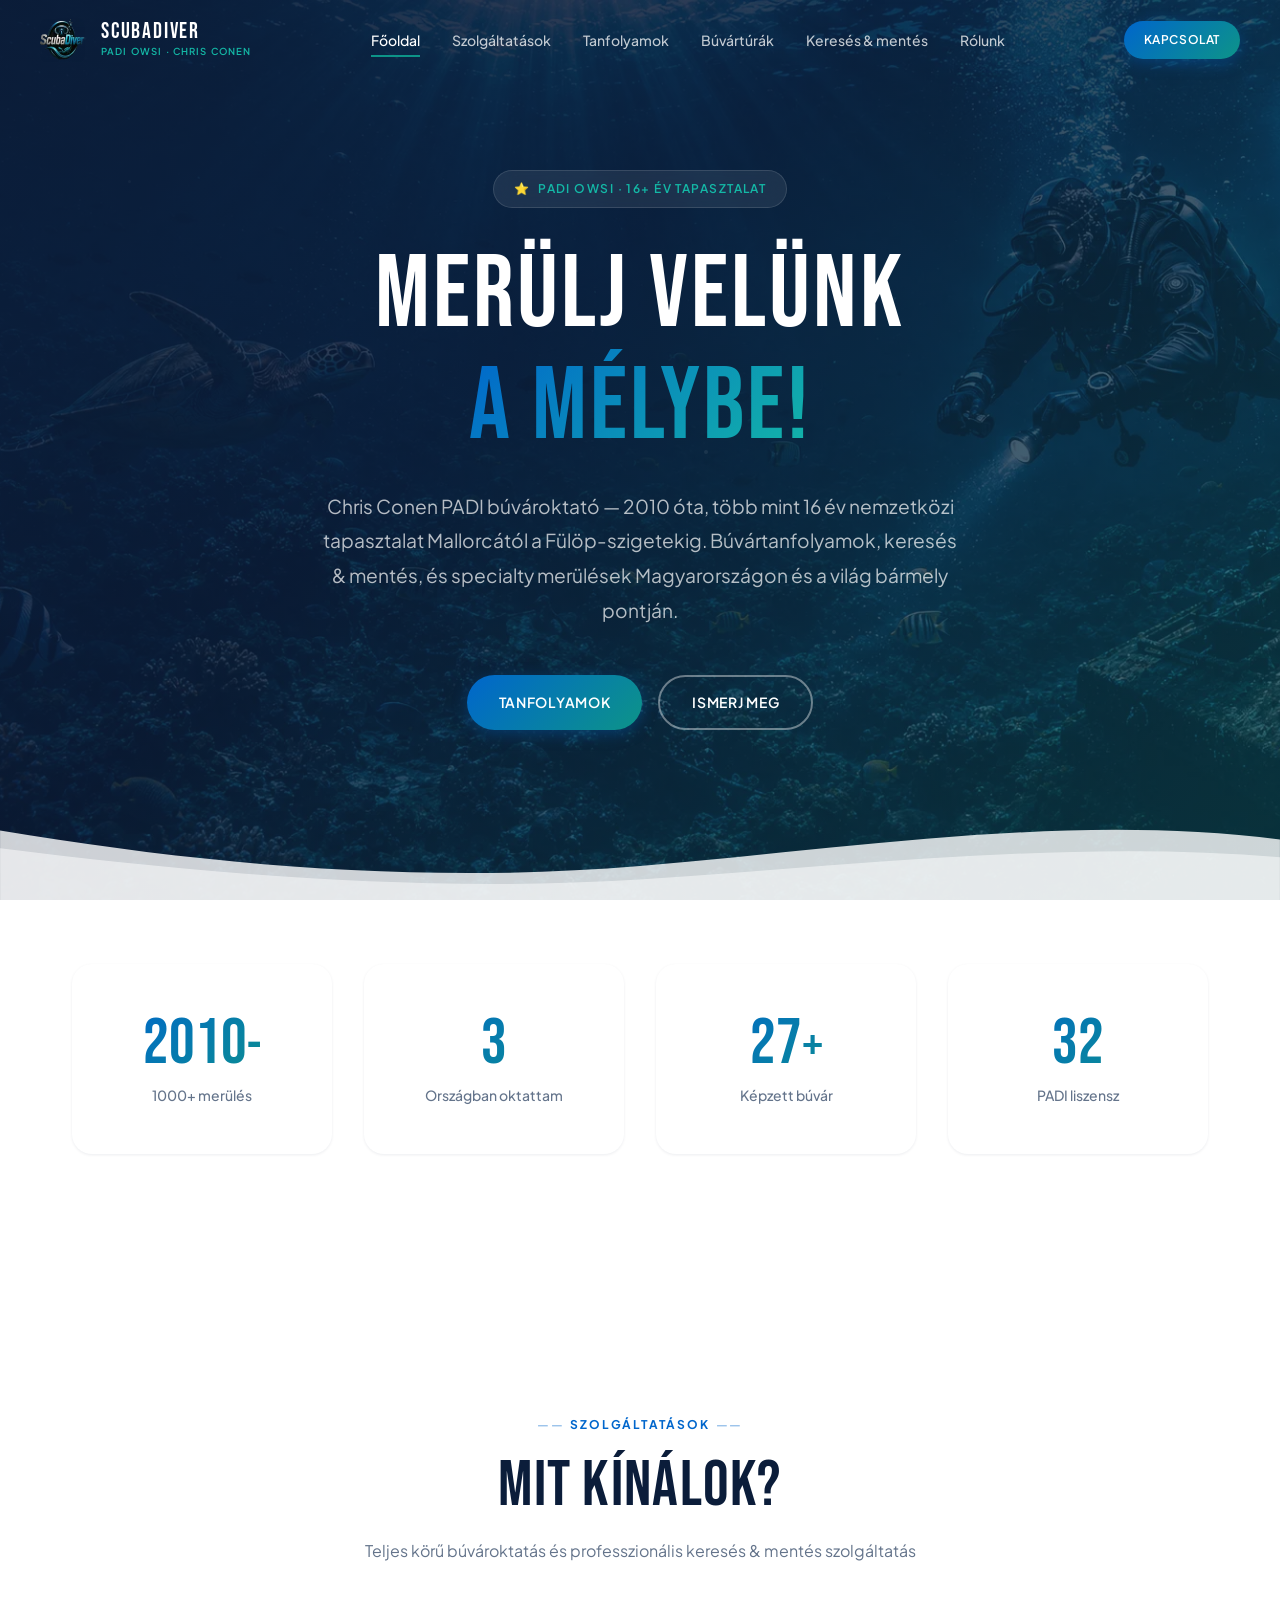
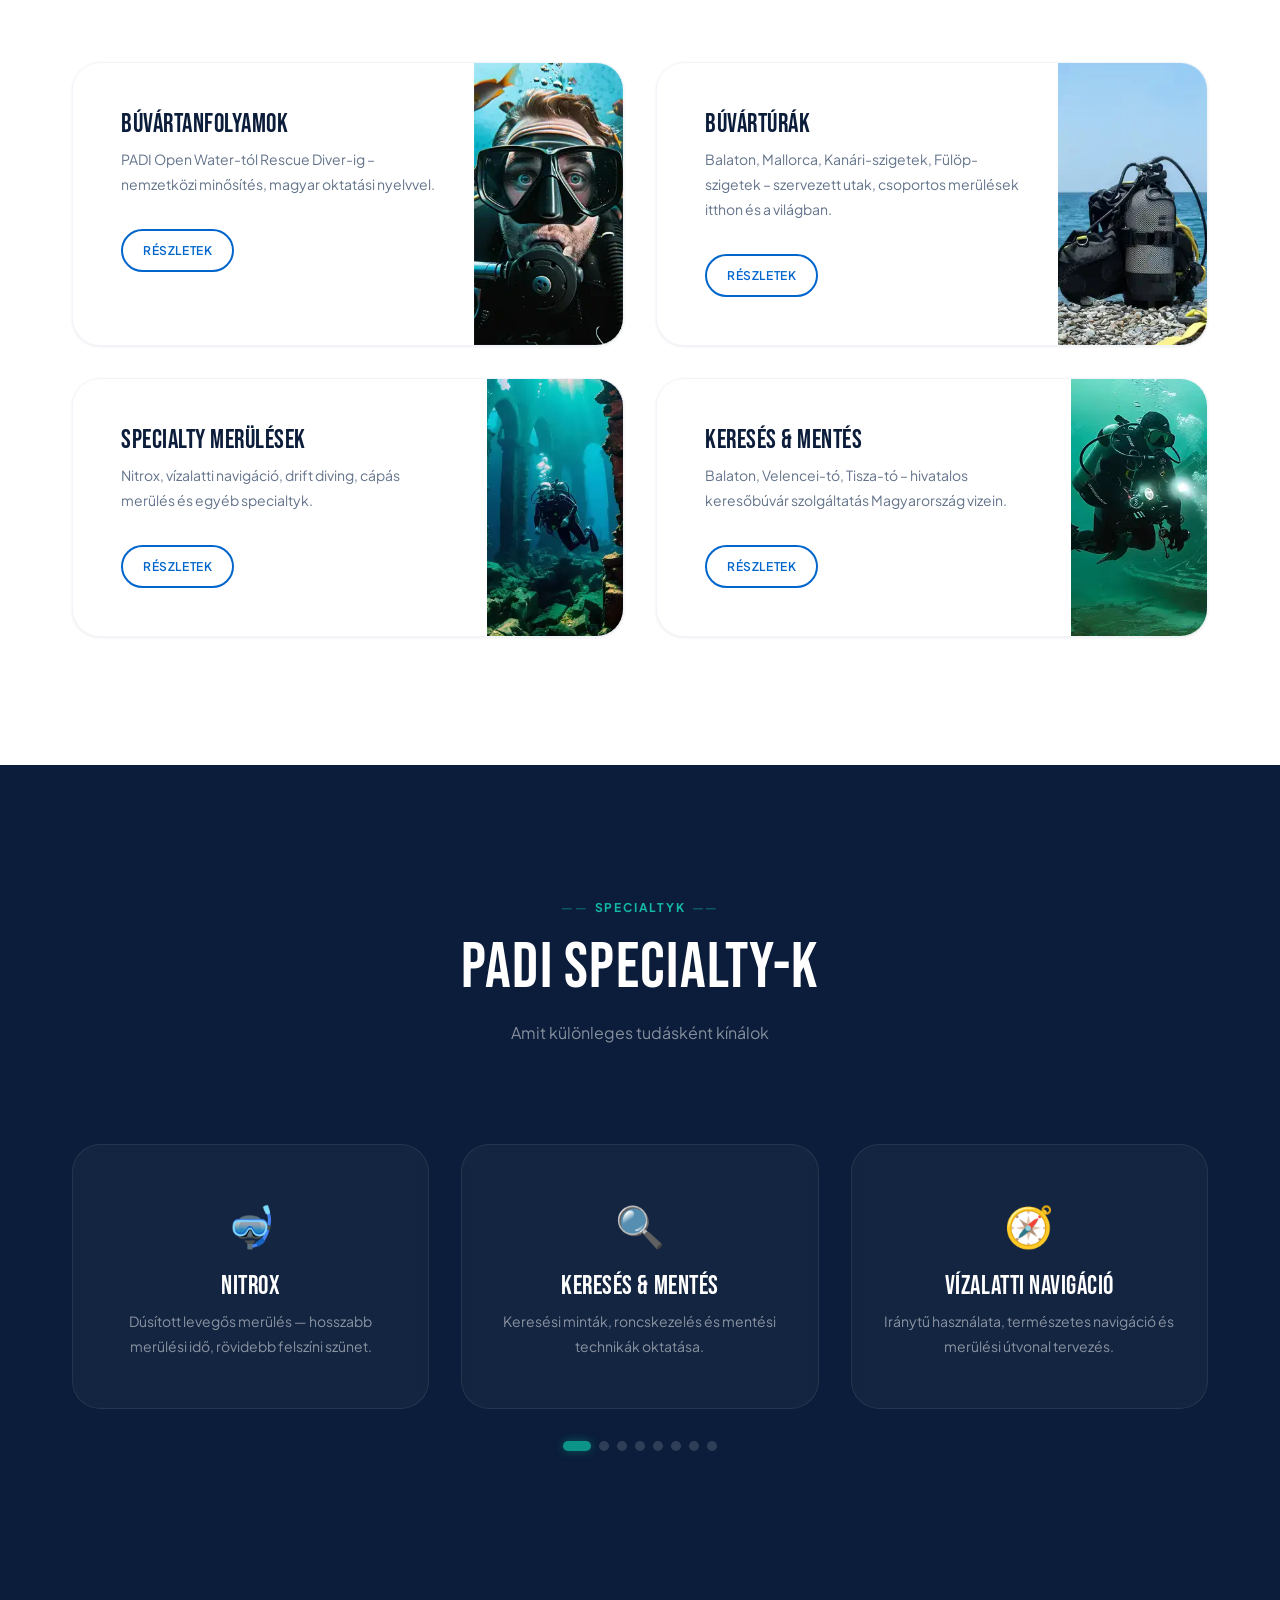
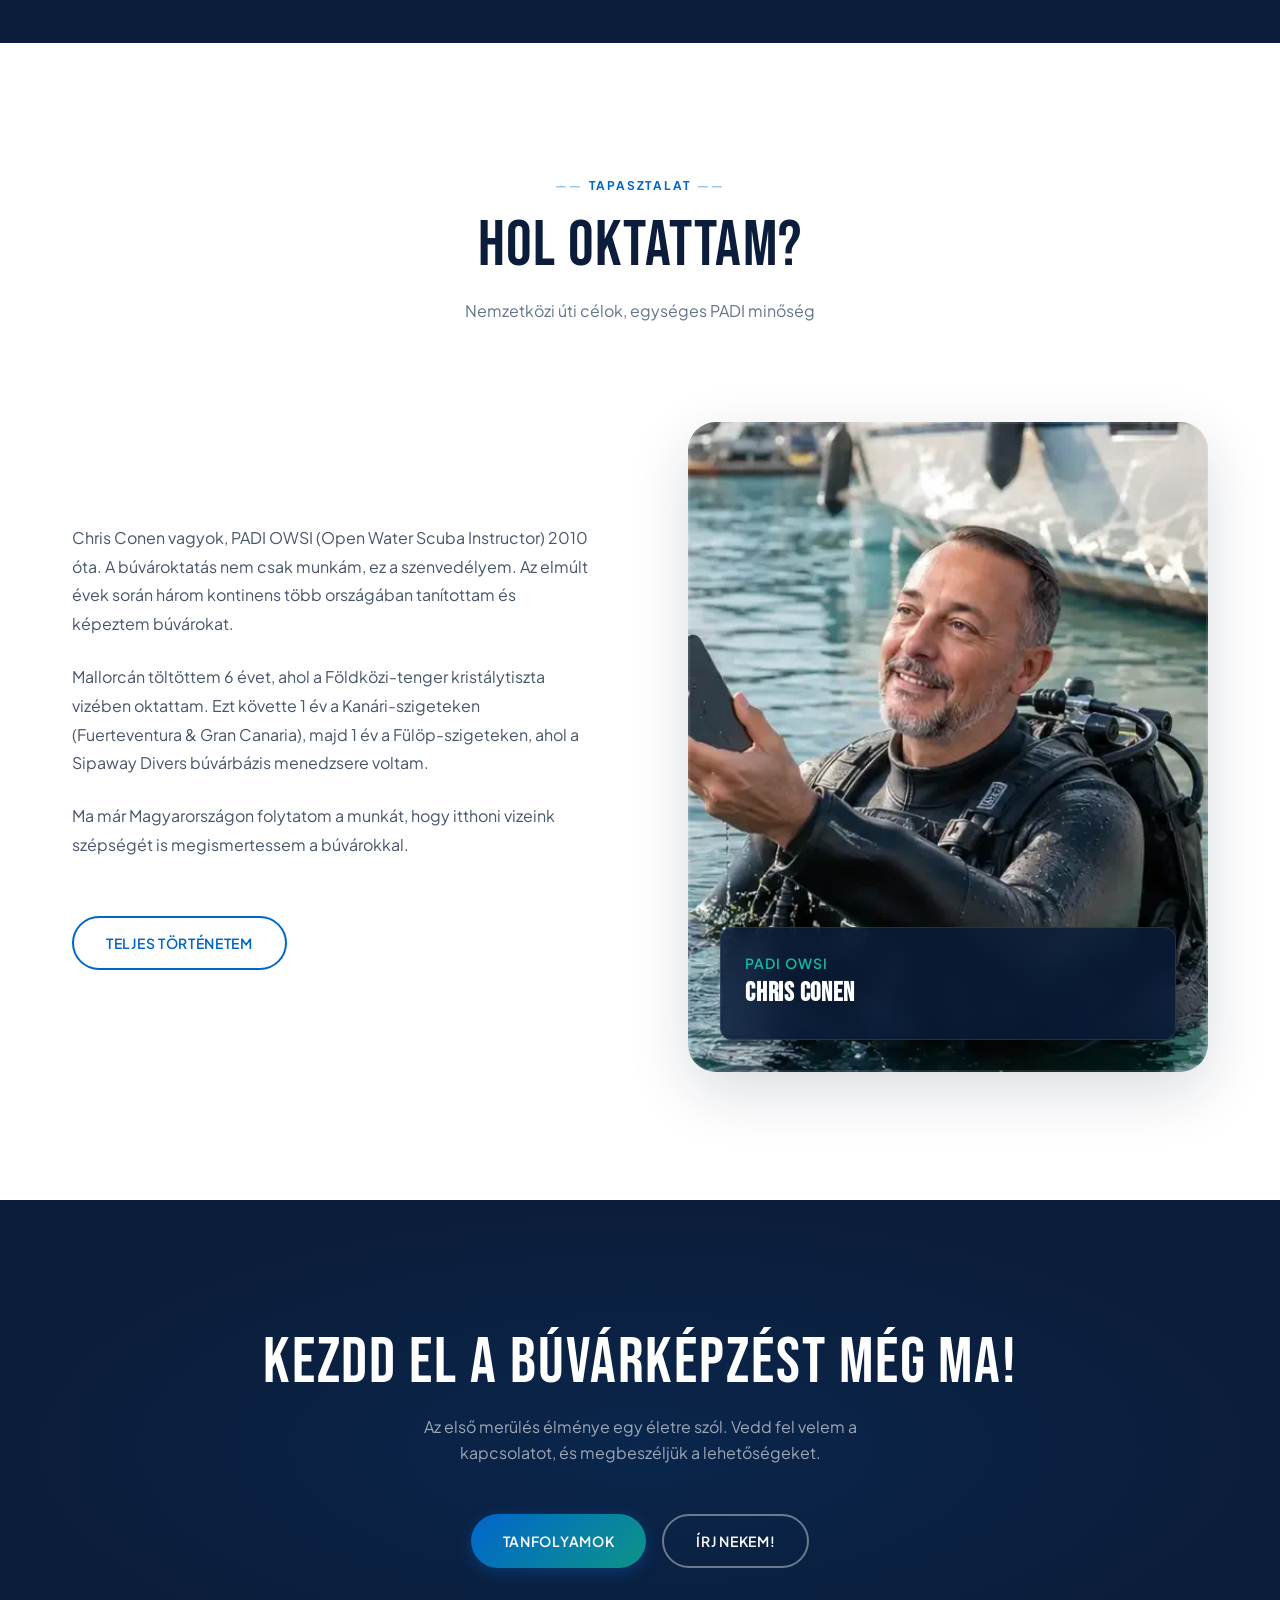
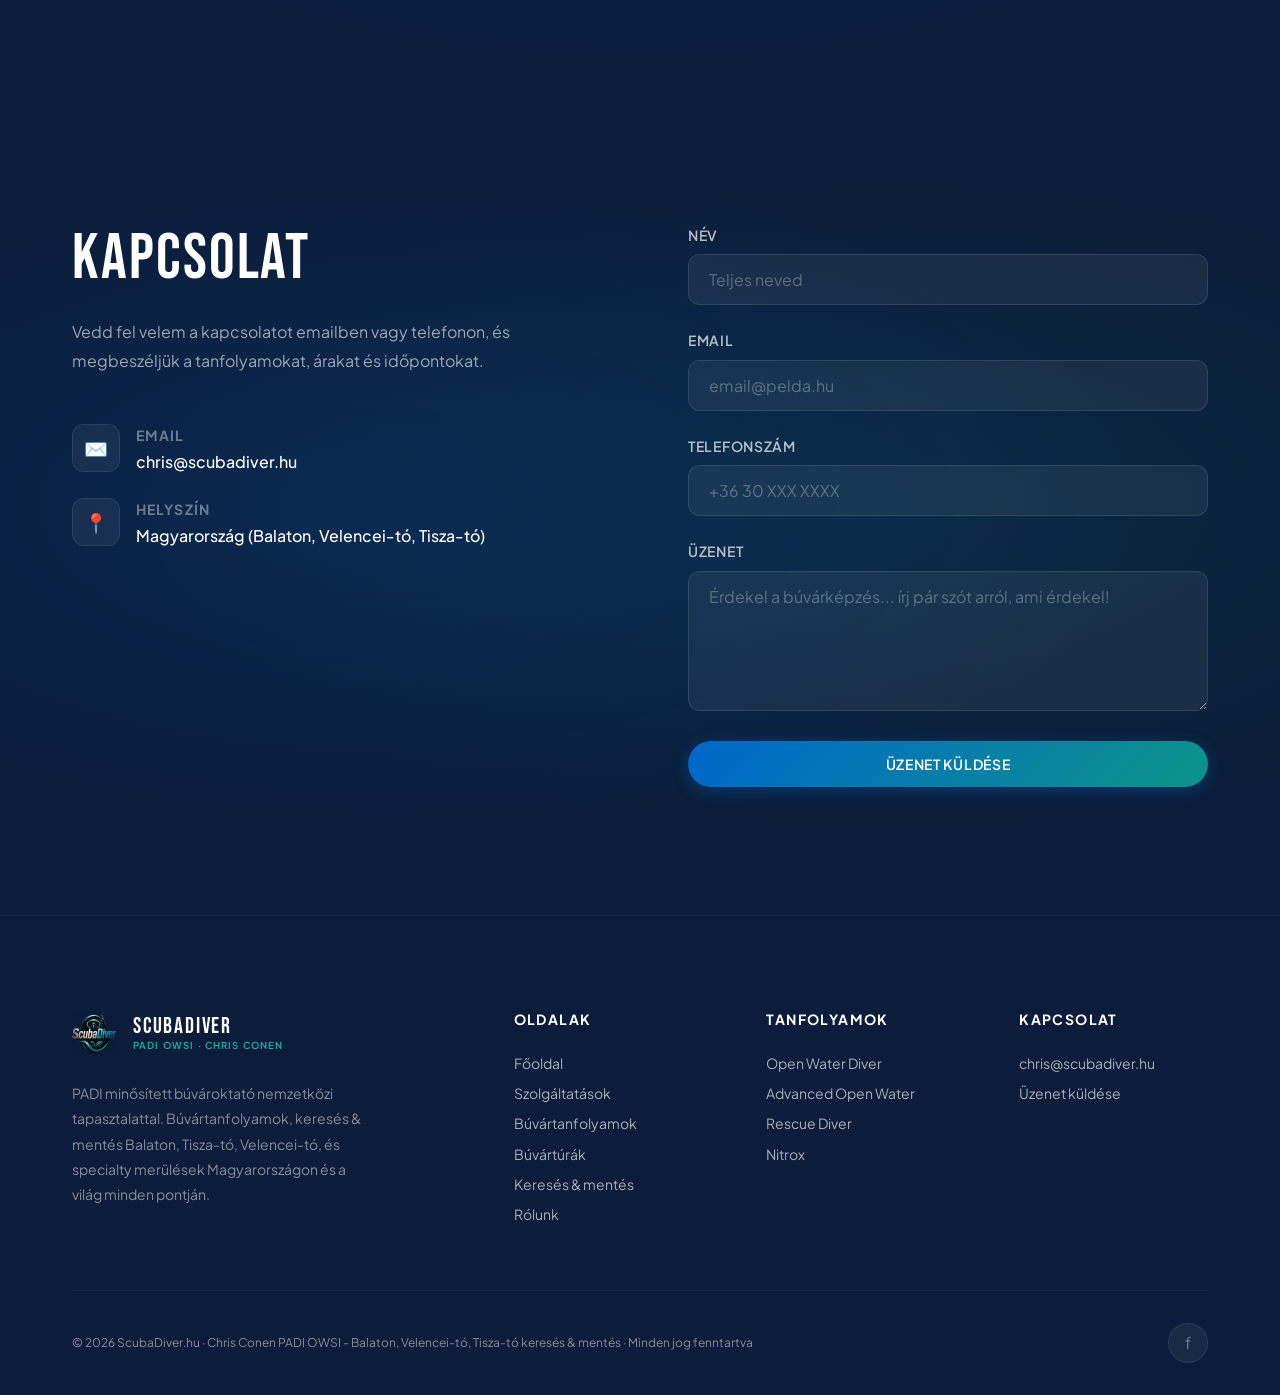
==== commit b9210d02: "feat: responsive hero bg — mobile/tablet/desktop via picture element" ====
--- a/index.html
+++ b/index.html
@@ -94,7 +94,8 @@
   <section class="hero" id="home">
     <div class="hero-bg">
       <picture>
-        <source srcset="images/buvarkodas-buvartanfolyam-hero-mobil-bg.webp" media="(max-width: 768px)">
+        <source srcset="images/buvarkodas-buvartanfolyam-hero-mobil-bg.webp" media="(max-width: 480px)">
+        <source srcset="images/buvarkodas-buvartanfolyam-hero-tablet-bg.webp" media="(max-width: 1024px)">
         <img src="images/buvarkodas-buvartanfolyam-hero-bg.webp" alt="Búvárkodás a tengerben" class="hero-bg-image" loading="eager">
       </picture>
       <div class="hero-particles" aria-hidden="true">
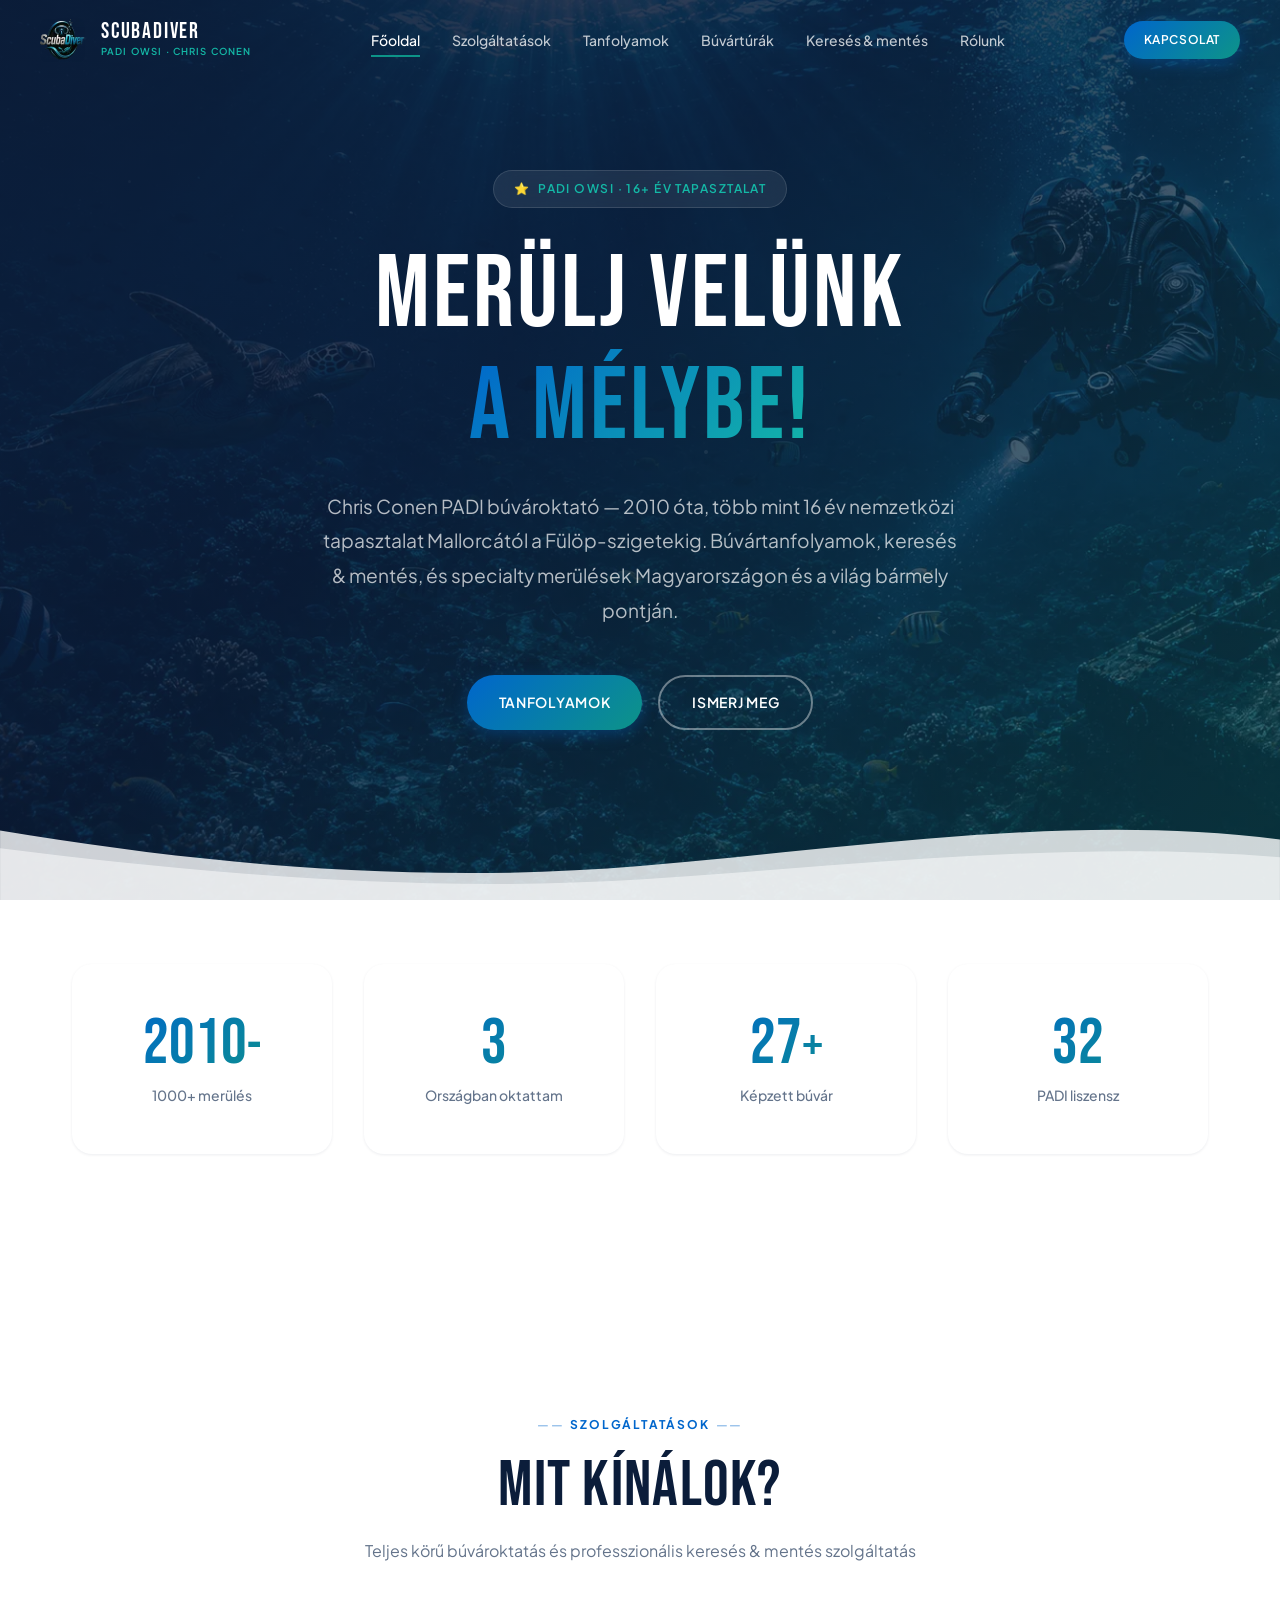
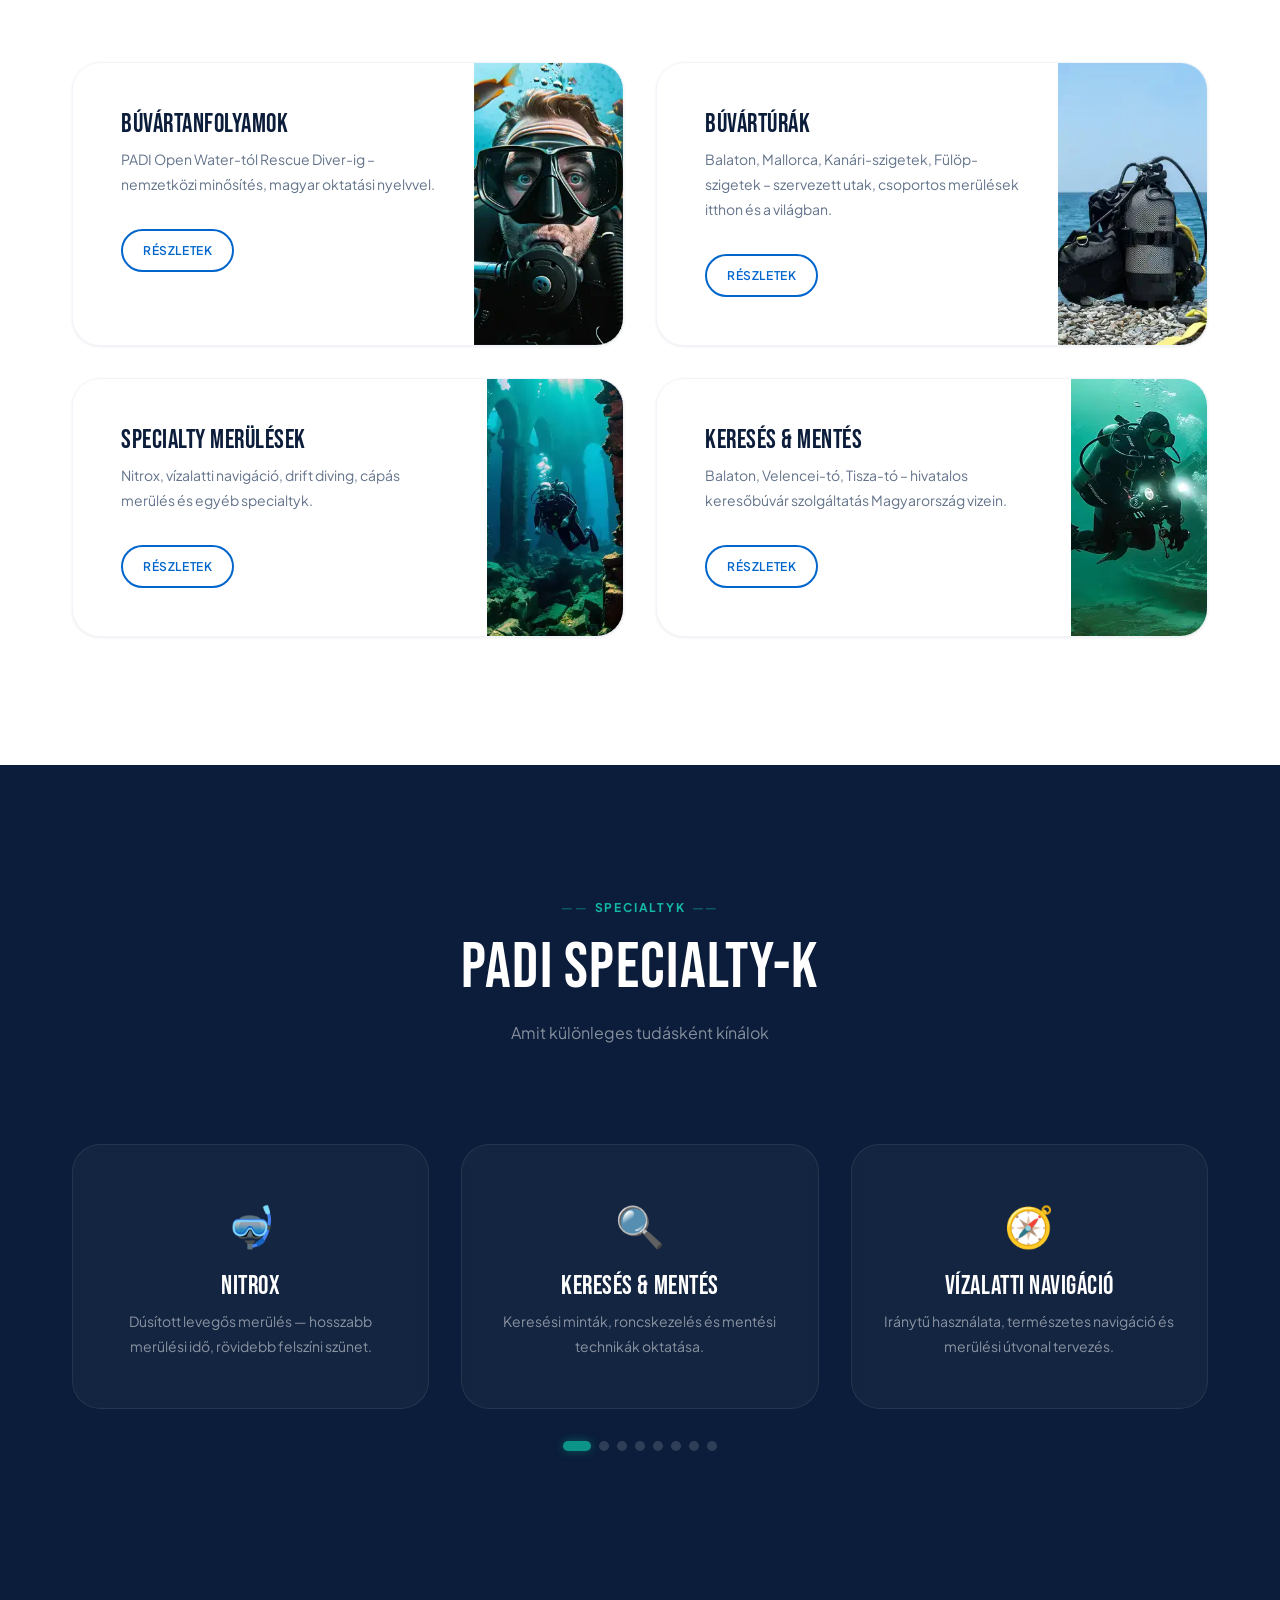
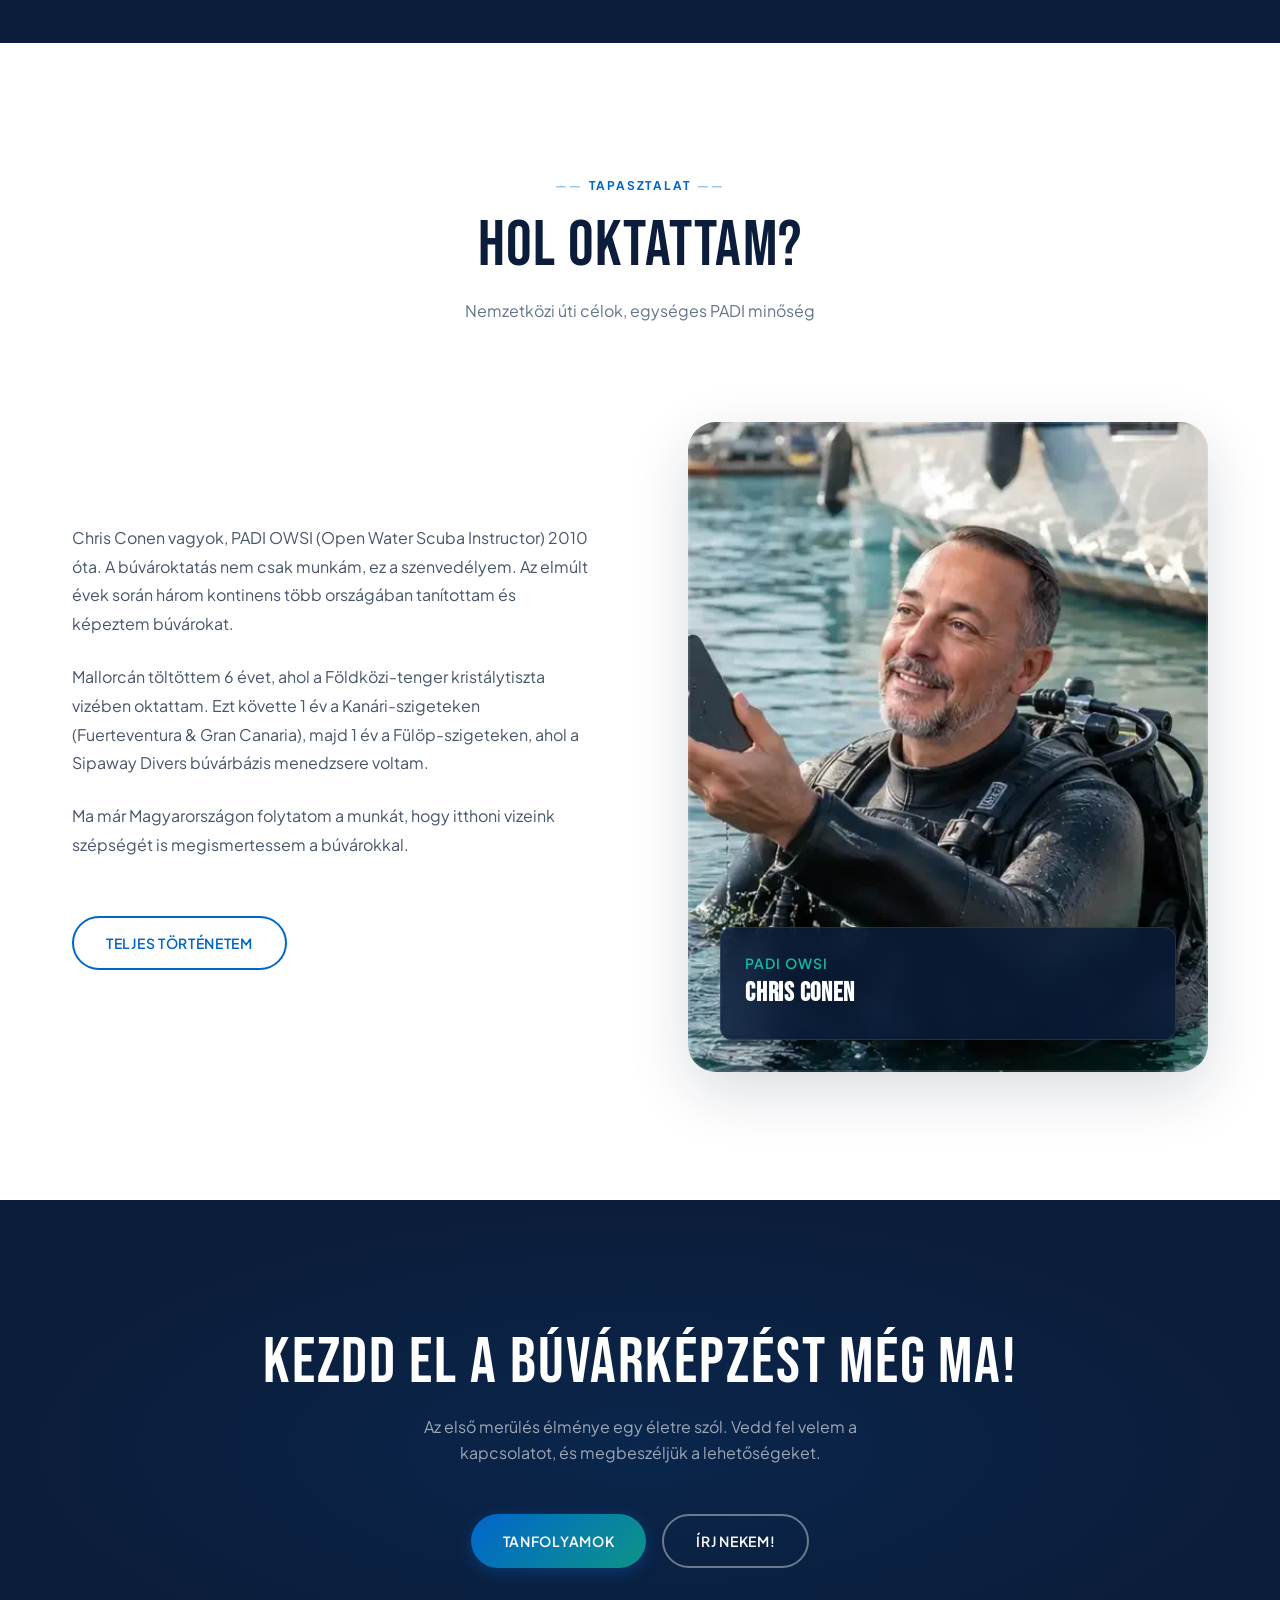
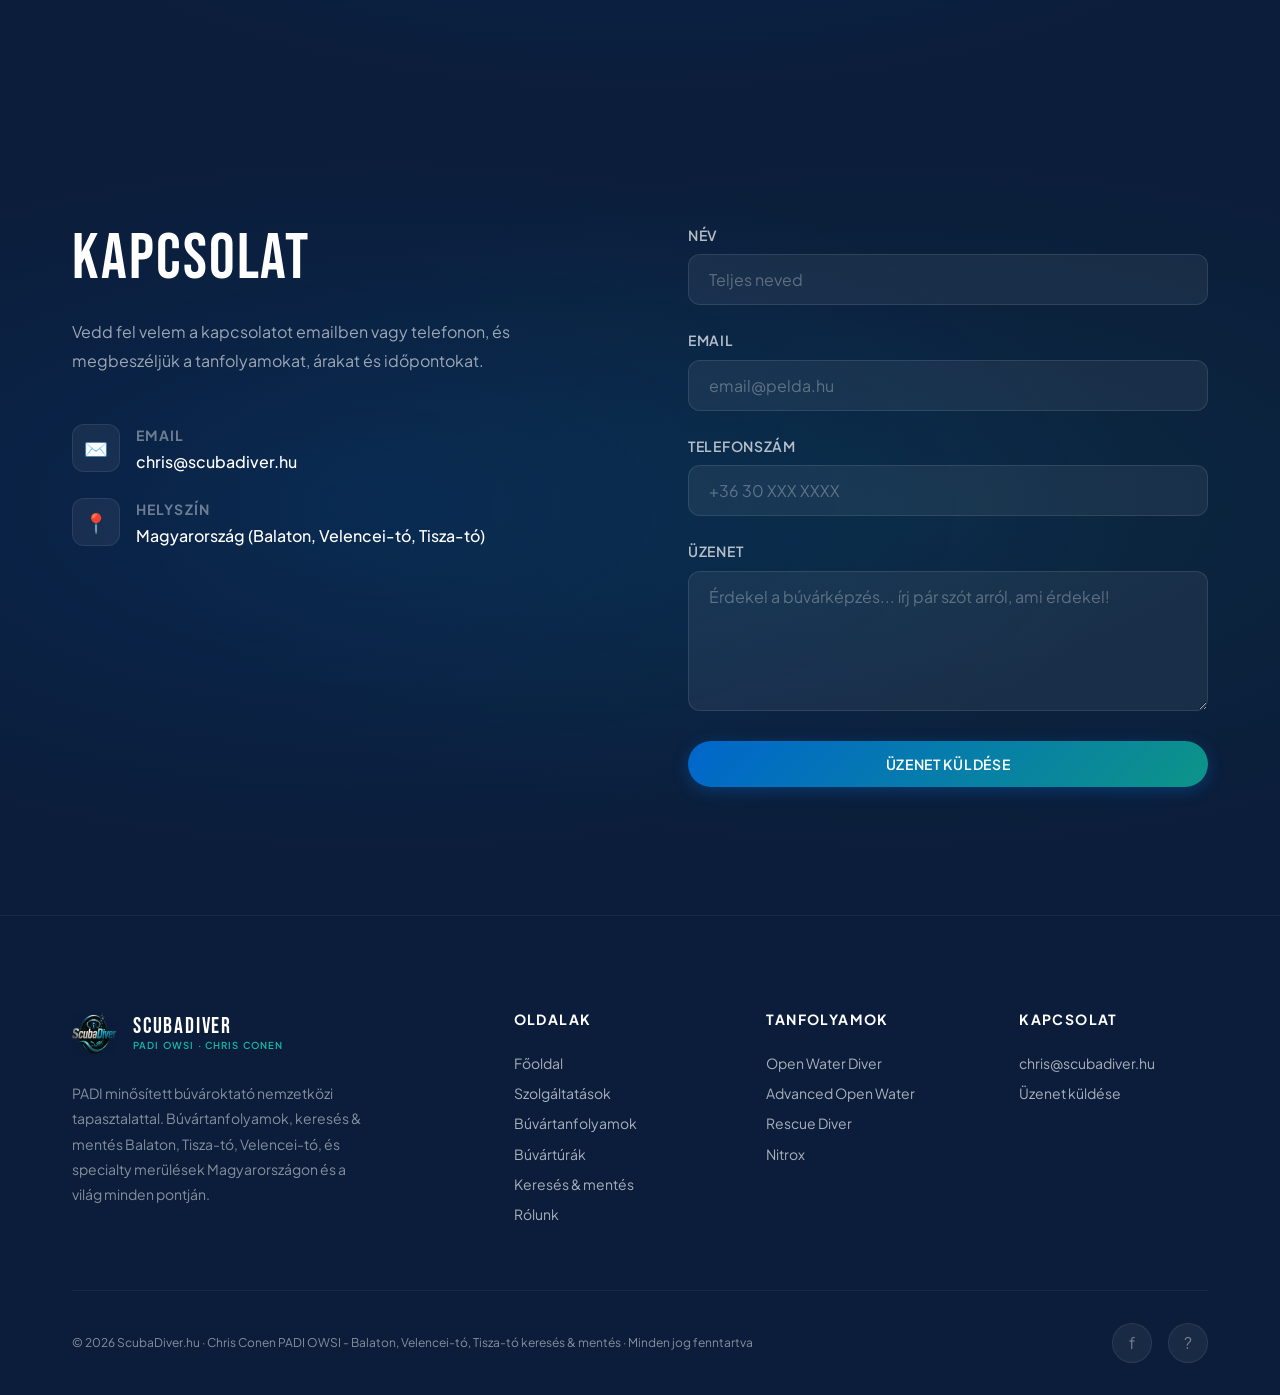
==== commit 6e3783da: "feat: add YouTube icon next to Facebook in all footers" ====
--- a/index.html
+++ b/index.html
@@ -400,6 +400,7 @@
         <p>&copy; 2026 ScubaDiver.hu · Chris Conen PADI OWSI - Balaton, Velencei-tó, Tisza-tó keresés & mentés · Minden jog fenntartva</p>
         <div class="footer-social">
           <a href="https://www.facebook.com/buvartanfolyam.buvarkodas.balaton.kereso.buvar" aria-label="Facebook" title="Facebook">f</a>
+          <a href="https://www.youtube.com/@buvartanfolyamok-kereses-buvar" aria-label="YouTube" title="YouTube">?</a>
         </div>
       </div>
     </div>
--- a/css/style.css
+++ b/css/style.css
@@ -731,6 +731,49 @@
   color: var(--color-teal-light);
 }
 
+/* ─── Hero diver overhang (SAR page) ─── */
+.page-hero-sar {
+  overflow: visible;
+  padding-bottom: calc(var(--space-4xl) + 60px);
+  position: relative;
+  z-index: 1;
+}
+
+.hero-diver {
+  position: absolute;
+  bottom: -40px;
+  left: 20%;
+  z-index: 10;
+  height: 280px;
+  width: auto;
+  object-fit: contain;
+  pointer-events: none;
+  transform: translateX(-50%);
+  filter: drop-shadow(0 8px 30px rgba(0,0,0,0.4));
+}
+
+@media (max-width: 768px) {
+  .hero-diver {
+    height: 180px;
+    bottom: -30px;
+    left: 15%;
+  }
+  .page-hero-sar {
+    padding-bottom: calc(var(--space-4xl) + 40px);
+  }
+}
+
+@media (max-width: 480px) {
+  .hero-diver {
+    height: 130px;
+    bottom: -20px;
+    left: 10%;
+  }
+  .page-hero-sar {
+    padding-bottom: calc(var(--space-4xl) + 30px);
+  }
+}
+
 /* ─── Service Cards ─── */
 .services-grid {
   display: grid;
@@ -1419,6 +1462,28 @@
 .lake-card p {
   color: var(--color-gray-500);
   font-size: var(--fs-small);
+}
+
+/* ─── Video + Text split ─── */
+.video-content {
+  display: grid;
+  grid-template-columns: 1fr 1fr;
+  gap: var(--space-3xl);
+  align-items: center;
+}
+
+.video-content-text p {
+  color: var(--color-gray-600);
+  line-height: var(--lh-relaxed);
+  margin-bottom: var(--space-lg);
+  font-size: var(--fs-body);
+}
+
+@media (max-width: 768px) {
+  .video-content {
+    grid-template-columns: 1fr;
+    gap: var(--space-xl);
+  }
 }
 
 /* ─── Page Banner (section highlight) ─── */
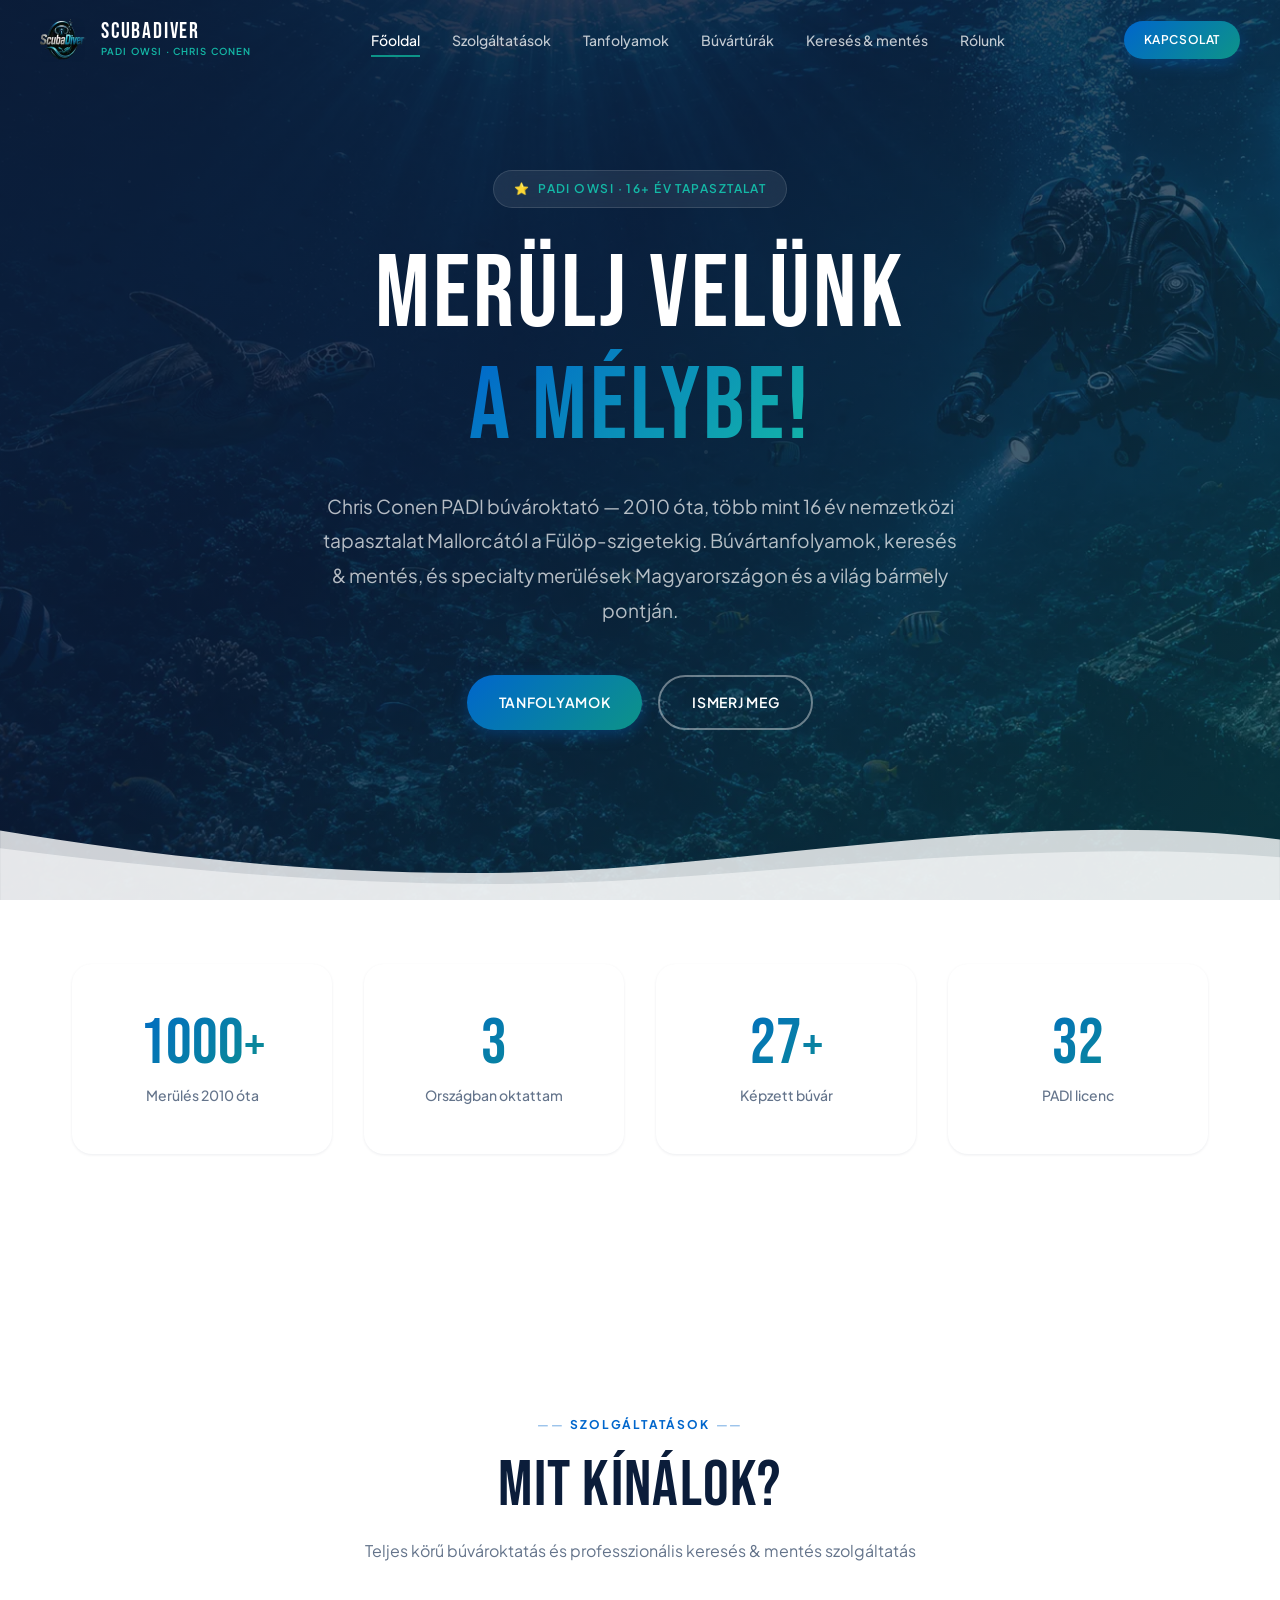
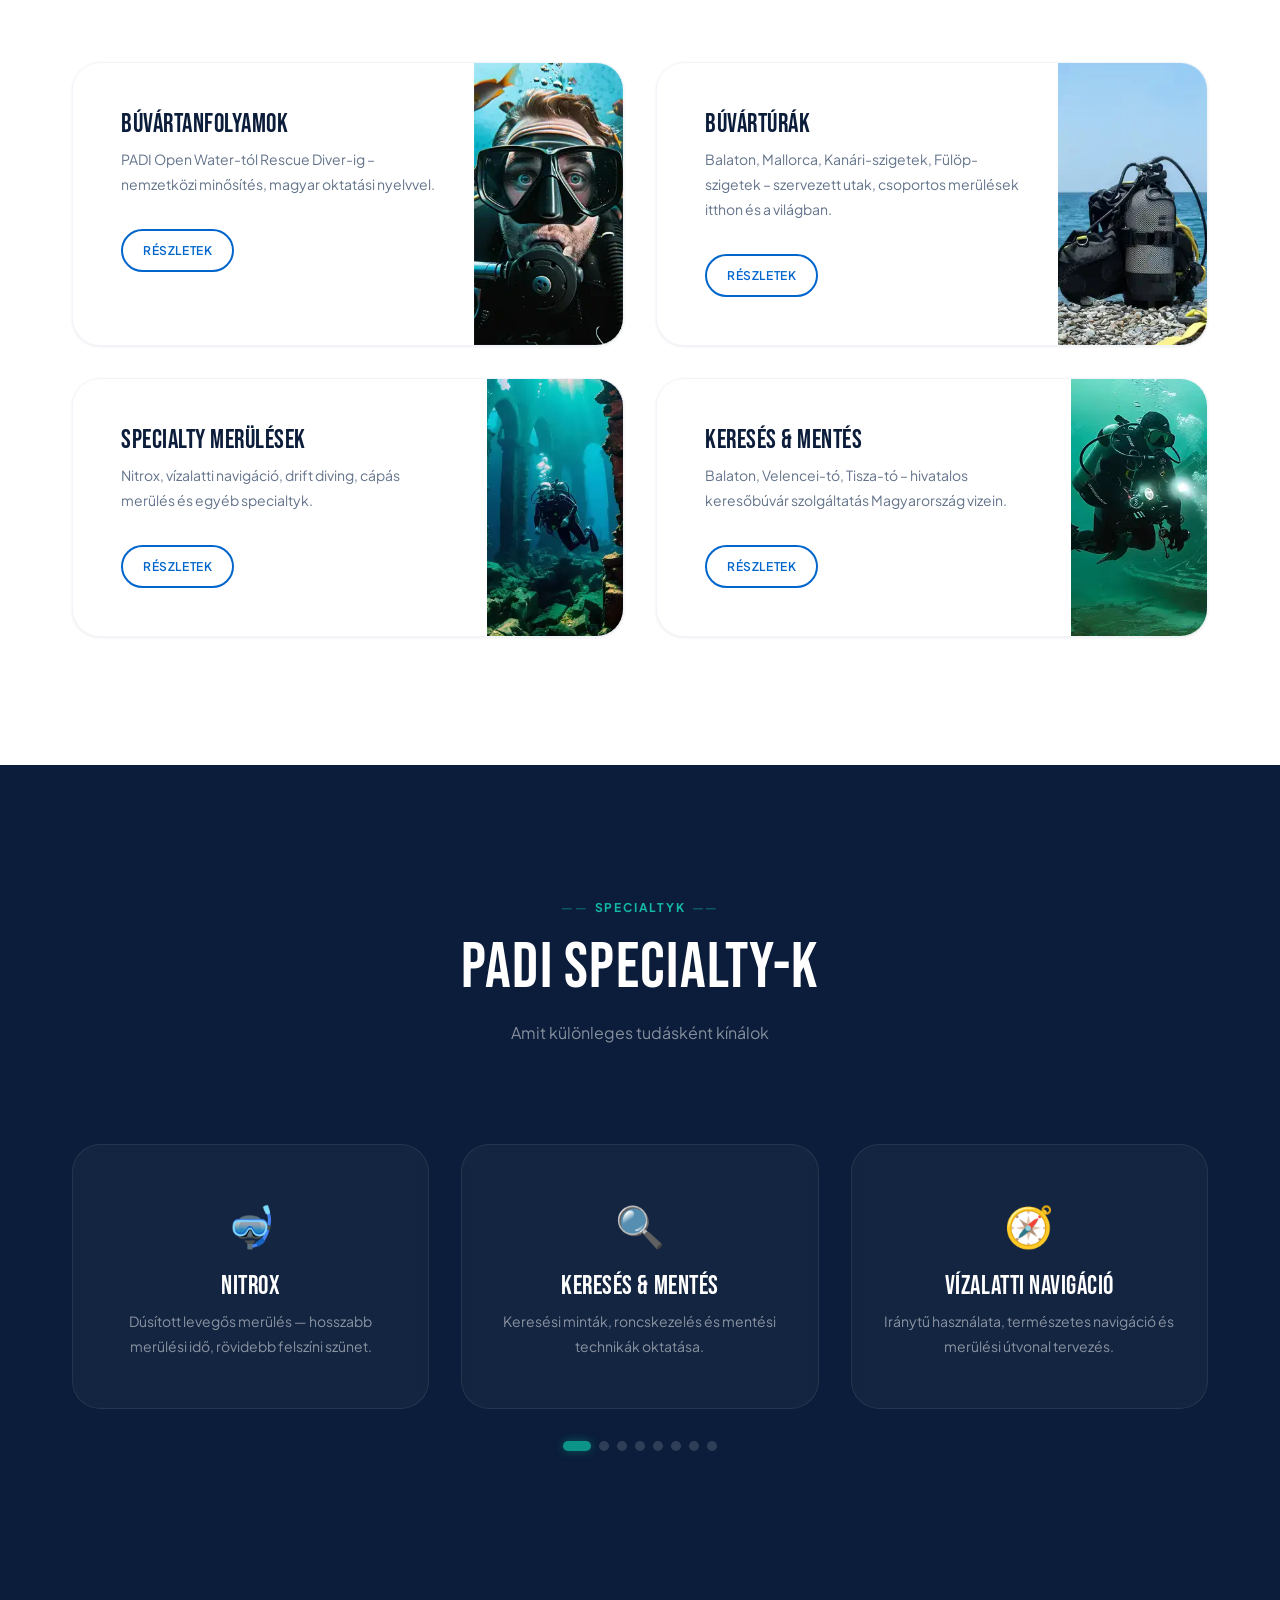
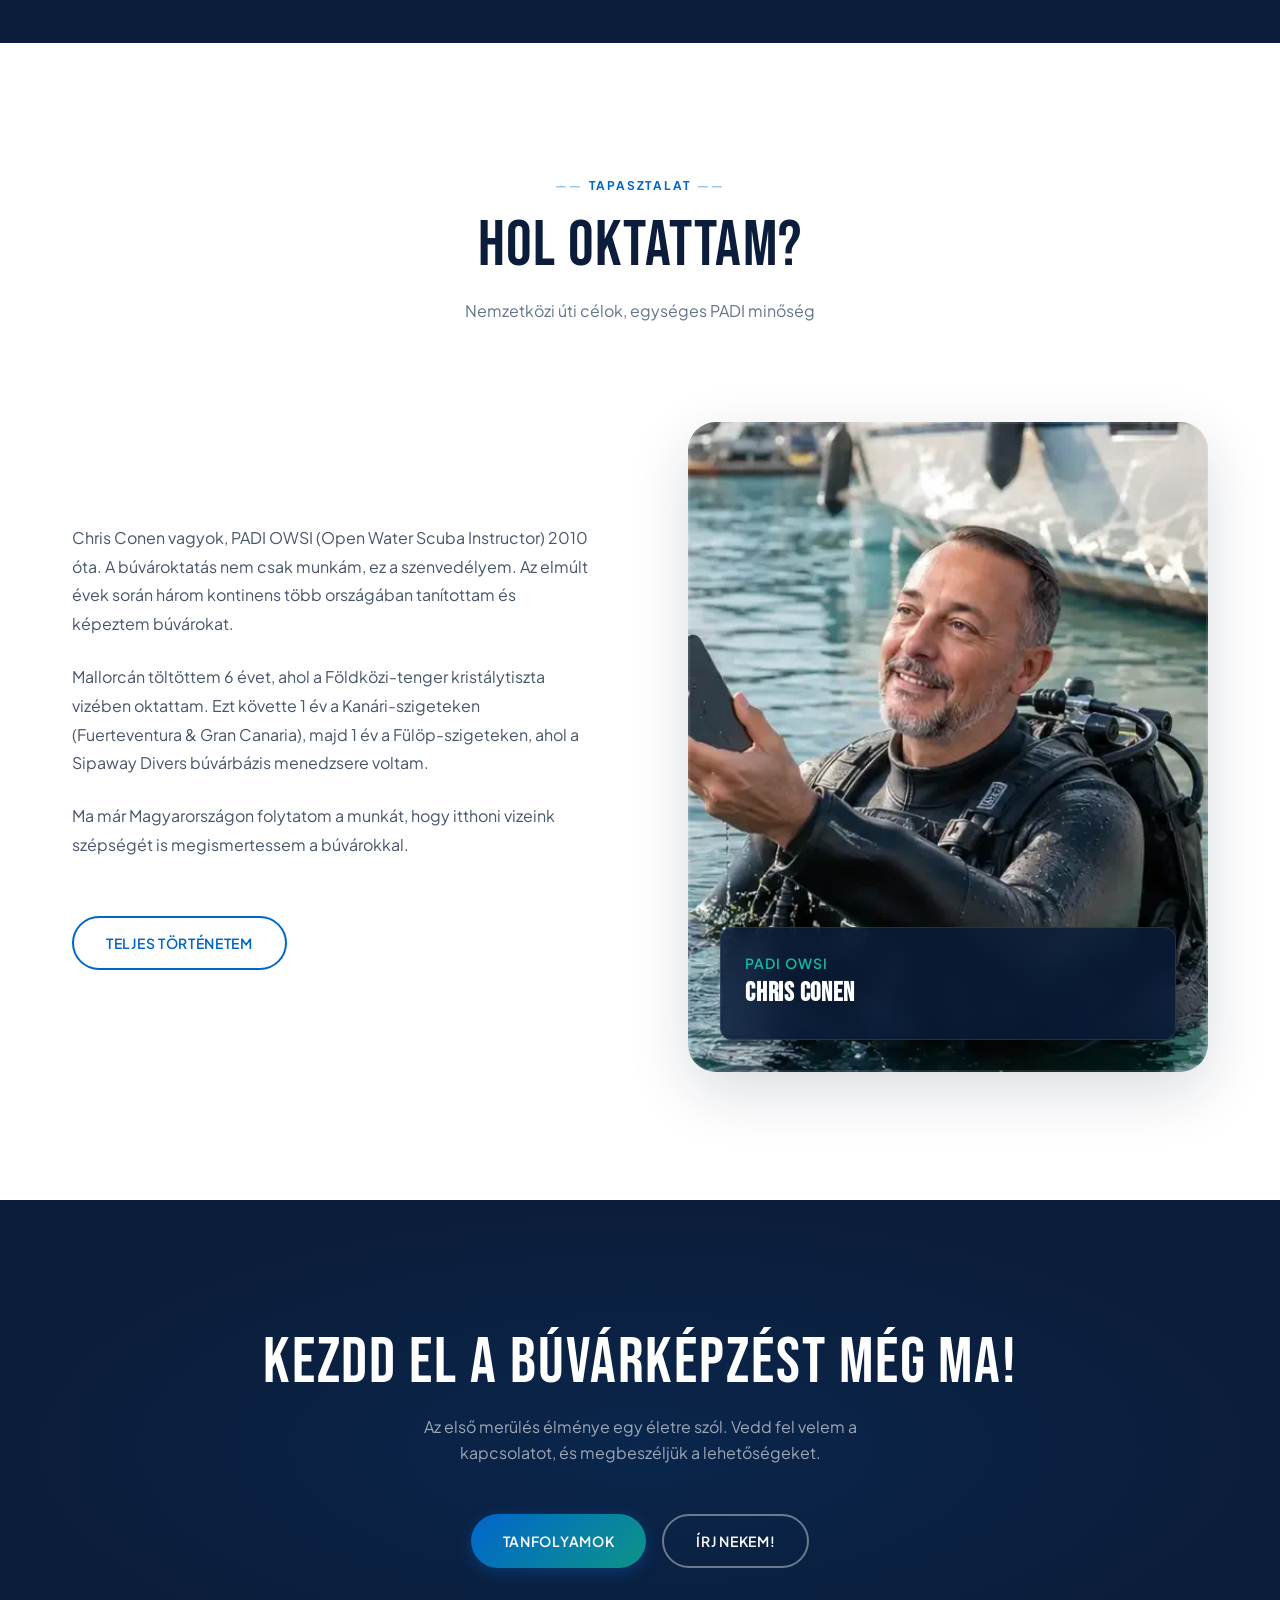
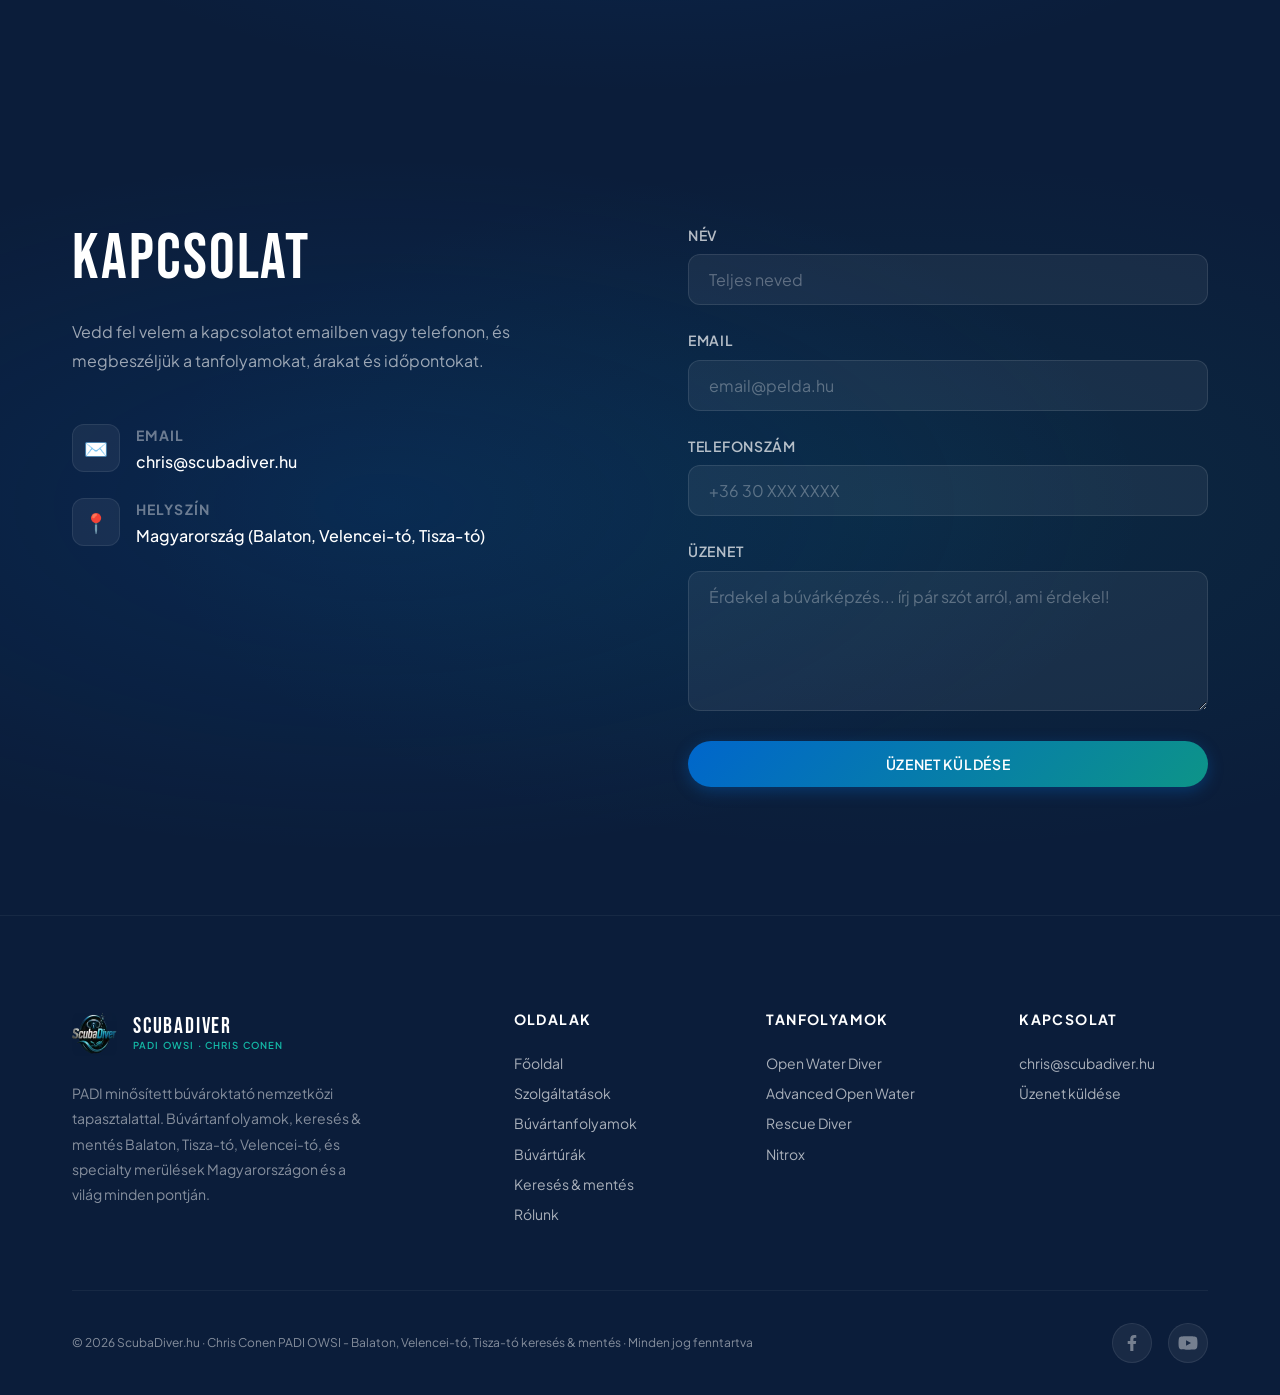
==== commit 93da5054: "feat: site-wide SEO, security, a11y, copy and performance overhaul - Security: working meta CSP + re" ====
--- a/index.html
+++ b/index.html
@@ -3,8 +3,11 @@
 <head>
   <meta charset="UTF-8">
   <meta name="viewport" content="width=device-width, initial-scale=1.0">
+  <meta http-equiv="Content-Security-Policy" content="default-src 'self'; script-src 'self'; style-src 'self' 'unsafe-inline'; img-src 'self' data:; font-src 'self'; media-src 'self'; connect-src 'self' https://formspree.io; form-action 'self' https://formspree.io; base-uri 'self'; object-src 'none'; upgrade-insecure-requests">
+  <meta name="referrer" content="strict-origin-when-cross-origin">
+  <meta name="theme-color" content="#0B1D3A">
   <title>ScubaDiver.hu – PADI Búvároktató | Chris Conen</title>
-  <meta name="description" content="Chris Conen PADI OWSI búvároktató – búvárkodás Magyarországon és a világon. Nitrox, Keresés & mentés, Navigáció, Drift Diver, Cápákkal merülés specialtyk. 10+ év tapasztalat Mallorca, Kanári-szigetek, Fülöp-szigetek.">
+  <meta name="description" content="Chris Conen PADI OWSI búvároktató – búvárkodás Magyarországon és a világon. Nitrox, Keresés & mentés, Navigáció, Drift Diver, Cápákkal merülés specialtyk. 16+ év tapasztalat Mallorca, Kanári-szigetek, Fülöp-szigetek.">
   <meta name="keywords" content="búvároktató, PADI, OWSI, búvártanfolyam, keresés mentés, nitrox, magyarország, balaton, scuba diving, open water, Chris Conen">
   <meta name="author" content="Chris Conen - PADI OWSI">
   <meta name="robots" content="index, follow">
@@ -13,13 +16,21 @@
   <meta property="og:description" content="PADI OWSI búvároktató 16+ év tapasztalattal. Búvártanfolyamok, Keresés & mentés, Specialty merülések Magyarországon.">
   <meta property="og:url" content="https://scubadiver.hu/">
   <meta property="og:type" content="website">
+  <meta property="og:site_name" content="ScubaDiver.hu">
   <meta property="og:locale" content="hu_HU">
-  <meta property="og:image" content="https://scubadiver.hu/images/buvartanfolyam-buvarkodas-fb-share.png">
+  <meta property="og:image" content="https://scubadiver.hu/images/buvartanfolyam-buvarkodas-og.jpg">
+  <meta property="og:image:width" content="1200">
+  <meta property="og:image:height" content="630">
+  <meta property="og:image:alt" content="ScubaDiver.hu – PADI Búvároktató Chris Conen">
   <meta name="twitter:card" content="summary_large_image">
-  <meta name="twitter:image" content="https://scubadiver.hu/images/buvartanfolyam-buvarkodas-fb-share.png">
-  <link rel="preconnect" href="https://fonts.googleapis.com">
-  <link rel="preconnect" href="https://fonts.gstatic.com" crossorigin>
-  <link rel="stylesheet" href="https://fonts.googleapis.com/css2?family=Bebas+Neue&family=Plus+Jakarta+Sans:ital,wght@0,300;0,400;0,500;0,600;0,700;0,800;1,400&display=swap">
+  <meta name="twitter:title" content="ScubaDiver.hu – PADI Búvároktató Chris Conen">
+  <meta name="twitter:description" content="PADI OWSI búvároktató 16+ év tapasztalattal. Búvártanfolyamok, Keresés & mentés, Specialty merülések Magyarországon.">
+  <meta name="twitter:image" content="https://scubadiver.hu/images/buvartanfolyam-buvarkodas-og.jpg">
+  <link rel="preload" href="fonts/pjs-variable-latin.woff2" as="font" type="font/woff2" crossorigin>
+  <link rel="preload" href="fonts/pjs-variable-latin-ext.woff2" as="font" type="font/woff2" crossorigin>
+  <link rel="preload" href="fonts/bebas-400-latin.woff2" as="font" type="font/woff2" crossorigin>
+  <link rel="preload" href="fonts/bebas-400-latin-ext.woff2" as="font" type="font/woff2" crossorigin>
+  <link rel="stylesheet" href="css/fonts.css">
   <link rel="stylesheet" href="css/style.css">
   <link rel="icon" type="image/svg+xml" href="data:image/svg+xml,<svg xmlns='http://www.w3.org/2000/svg' viewBox='0 0 100 100'><text y='.9em' font-size='90'>🤿</text></svg>">
   <meta name="google-site-verification" content="3ip3TeNL0RUCA1oV8N2BiOfRYYVTZjbEMqL8V0dmnaM" />
@@ -32,14 +43,16 @@
     "name": "ScubaDiver.hu – Chris Conen PADI OWSI",
     "description": "PADI búvároktató – tanfolyamok, keresés & mentés, specialty merülések",
     "url": "https://scubadiver.hu",
-    "telephone": "+36-XX-XXX-XXXX",
     "email": "chris@scubadiver.hu",
     "address": {
       "@type": "PostalAddress",
       "addressCountry": "HU"
     },
-    "image": "https://scubadiver.hu/images/buvartanfolyam-buvarkodas-fb-share.png",
-    "priceRange": "Változó",
+    "image": "https://scubadiver.hu/images/buvartanfolyam-buvarkodas-og.jpg",
+    "sameAs": [
+      "https://www.facebook.com/buvartanfolyam.buvarkodas.balaton.kereso.buvar",
+      "https://www.youtube.com/@buvartanfolyamok-kereses-buvar"
+    ],
     "areaServed": ["Magyarország", "Mallorca", "Kanári-szigetek", "Fülöp-szigetek"],
     "hasOfferCatalog": {
       "@type": "OfferCatalog",
@@ -56,6 +69,8 @@
 </head>
 <body>
 
+  <a class="skip-link" href="#tartalom">Ugrás a tartalomhoz</a>
+
   <!-- ===== HEADER / NAVBAR ===== -->
   <nav class="navbar" role="navigation" aria-label="Főmenü">
     <div class="navbar-inner">
@@ -70,12 +85,12 @@
       </a>
 
       <div class="navbar-links">
-        <a href="index.html" class="active">Főoldal</a>
-        <a href="szolgaltatasok.html">Szolgáltatások</a>
-        <a href="tanfolyamok.html">Tanfolyamok</a>
-        <a href="buvarturak.html">Búvártúrák</a>
-        <a href="kereses-mentes.html">Keresés &amp; mentés</a>
-        <a href="rolunk.html">Rólunk</a>
+        <a href="/" class="active">Főoldal</a>
+        <a href="/szolgaltatasok">Szolgáltatások</a>
+        <a href="/tanfolyamok">Tanfolyamok</a>
+        <a href="/buvarturak">Búvártúrák</a>
+        <a href="/kereses-mentes">Keresés &amp; mentés</a>
+        <a href="/rolunk">Rólunk</a>
       </div>
 
       <div class="navbar-cta">
@@ -89,6 +104,8 @@
   </nav>
   <div class="nav-overlay" aria-hidden="true"></div>
   <a href="#kapcsolat" class="navbar-cta-mobile btn btn-primary btn-sm">Kapcsolat</a>
+
+  <main id="tartalom">
 
   <!-- ===== HERO SECTION ===== -->
   <section class="hero" id="home">
@@ -96,7 +113,7 @@
       <picture>
         <source srcset="images/buvarkodas-buvartanfolyam-hero-mobil-bg.webp" media="(max-width: 480px)">
         <source srcset="images/buvarkodas-buvartanfolyam-hero-tablet-bg.webp" media="(max-width: 1024px)">
-        <img src="images/buvarkodas-buvartanfolyam-hero-bg.webp" alt="Búvárkodás a tengerben" class="hero-bg-image" loading="eager">
+        <img src="images/buvarkodas-buvartanfolyam-hero-bg.webp" alt="Búvárkodás a tengerben" class="hero-bg-image" loading="eager" fetchpriority="high">
       </picture>
       <div class="hero-particles" aria-hidden="true">
         <div class="hero-particle"></div>
@@ -125,8 +142,8 @@
         Búvártanfolyamok, keresés & mentés, és specialty merülések Magyarországon és a világ bármely pontján.
       </p>
       <div class="hero-actions">
-        <a href="tanfolyamok.html" class="btn btn-primary">Tanfolyamok</a>
-        <a href="rolunk.html" class="btn btn-secondary">Ismerj meg</a>
+        <a href="/tanfolyamok" class="btn btn-primary">Tanfolyamok</a>
+        <a href="/rolunk" class="btn btn-secondary">Ismerj meg</a>
       </div>
     </div>
 
@@ -143,8 +160,8 @@
     <div class="container">
       <div class="stats-grid">
         <div class="stat-card reveal">
-          <div class="stat-number">2010<small>-</small></div>
-          <div class="stat-label">1000+ merülés</div>
+          <div class="stat-number">1000<small>+</small></div>
+          <div class="stat-label">Merülés 2010 óta</div>
         </div>
         <div class="stat-card reveal">
           <div class="stat-number">3</div>
@@ -156,7 +173,7 @@
         </div>
         <div class="stat-card reveal">
           <div class="stat-number">32</div>
-          <div class="stat-label">PADI liszensz</div>
+          <div class="stat-label">PADI licenc</div>
         </div>
       </div>
     </div>
@@ -176,28 +193,28 @@
           <div style="width: 70%;">
             <h3>Búvártanfolyamok</h3>
             <p>PADI Open Water-tól Rescue Diver-ig – nemzetközi minősítés, magyar oktatási nyelvvel.</p>
-            <a href="tanfolyamok.html" class="btn btn-outline btn-sm mt-xl">Részletek</a>
+            <a href="/tanfolyamok" class="btn btn-outline btn-sm mt-xl">Részletek</a>
           </div>
         </div>
         <div class="service-card reveal" style="background-image: url('images/búvártúrák.webp'); background-position: right center; background-size: contain; background-repeat: no-repeat;">
           <div style="width: 70%;">
             <h3>Búvártúrák</h3>
             <p>Balaton, Mallorca, Kanári-szigetek, Fülöp-szigetek – szervezett utak, csoportos merülések itthon és a világban.</p>
-            <a href="buvarturak.html" class="btn btn-outline btn-sm mt-xl">Részletek</a>
+            <a href="/buvarturak" class="btn btn-outline btn-sm mt-xl">Részletek</a>
           </div>
         </div>
         <div class="service-card reveal" style="background-image: url('images/roncsmerülés.webp'); background-position: right center; background-size: contain; background-repeat: no-repeat;">
           <div style="width: 70%;">
             <h3>Specialty merülések</h3>
             <p>Nitrox, vízalatti navigáció, drift diving, cápás merülés és egyéb specialtyk.</p>
-            <a href="szolgaltatasok.html" class="btn btn-outline btn-sm mt-xl">Részletek</a>
+            <a href="/szolgaltatasok" class="btn btn-outline btn-sm mt-xl">Részletek</a>
           </div>
         </div>
         <div class="service-card reveal" style="background-image: url('images/kereső-búvár.webp'); background-position: right center; background-size: contain; background-repeat: no-repeat;">
           <div style="width: 70%;">
             <h3>Keresés &amp; mentés</h3>
             <p>Balaton, Velencei-tó, Tisza-tó – hivatalos keresőbúvár szolgáltatás Magyarország vizein.</p>
-            <a href="kereses-mentes.html" class="btn btn-outline btn-sm mt-xl">Részletek</a>
+            <a href="/kereses-mentes" class="btn btn-outline btn-sm mt-xl">Részletek</a>
           </div>
         </div>
       </div>
@@ -274,7 +291,7 @@
           <p>Chris Conen vagyok, PADI OWSI (Open Water Scuba Instructor) 2010 óta. A búvároktatás nem csak munkám, ez a szenvedélyem. Az elmúlt évek során három kontinens több országában tanítottam és képeztem búvárokat.</p>
           <p>Mallorcán töltöttem 6 évet, ahol a Földközi-tenger kristálytiszta vizében oktattam. Ezt követte 1 év a Kanári-szigeteken (Fuerteventura &amp; Gran Canaria), majd 1 év a Fülöp-szigeteken, ahol a Sipaway Divers búvárbázis menedzsere voltam.</p>
           <p>Ma már Magyarországon folytatom a munkát, hogy itthoni vizeink szépségét is megismertessem a búvárokkal.</p>
-          <a href="rolunk.html" class="btn btn-outline mt-xl">Teljes történetem</a>
+          <a href="/rolunk" class="btn btn-outline mt-xl">Teljes történetem</a>
         </div>
         <div class="about-image-wrapper reveal">
           <div class="about-image-badge">
@@ -293,7 +310,7 @@
       <h2 class="display-2">Kezdd el a búvárképzést még ma!</h2>
       <p>Az első merülés élménye egy életre szól. Vedd fel velem a kapcsolatot, és megbeszéljük a lehetőségeket.</p>
       <div class="cta-actions">
-        <a href="tanfolyamok.html" class="btn btn-primary">Tanfolyamok</a>
+        <a href="/tanfolyamok" class="btn btn-primary">Tanfolyamok</a>
         <a href="#kapcsolat" class="btn btn-secondary">Írj nekem!</a>
       </div>
     </div>
@@ -326,6 +343,7 @@
         </div>
 
         <form class="reveal contact-form" action="https://formspree.io/f/meeblpob" method="POST">
+          <input type="text" name="_gotcha" tabindex="-1" autocomplete="off" aria-hidden="true" style="position:absolute;left:-9999px;">
           <div class="form-group">
             <label for="name">Név</label>
             <input type="text" id="name" name="name" class="form-input" placeholder="Teljes neved" required>
@@ -351,6 +369,8 @@
       </div>
     </div>
   </section>
+
+  </main>
 
   <!-- ===== FOOTER ===== -->
   <footer class="footer">
@@ -371,21 +391,21 @@
         <div>
           <h4>Oldalak</h4>
           <div class="footer-links">
-            <a href="index.html">Főoldal</a>
-            <a href="szolgaltatasok.html">Szolgáltatások</a>
-            <a href="tanfolyamok.html">Búvártanfolyamok</a>
-            <a href="buvarturak.html">Búvártúrák</a>
-            <a href="kereses-mentes.html">Keresés &amp; mentés</a>
-            <a href="rolunk.html">Rólunk</a>
+            <a href="/">Főoldal</a>
+            <a href="/szolgaltatasok">Szolgáltatások</a>
+            <a href="/tanfolyamok">Búvártanfolyamok</a>
+            <a href="/buvarturak">Búvártúrák</a>
+            <a href="/kereses-mentes">Keresés &amp; mentés</a>
+            <a href="/rolunk">Rólunk</a>
           </div>
         </div>
         <div>
           <h4>Tanfolyamok</h4>
           <div class="footer-links">
-            <a href="tanfolyamok.html#open-water">Open Water Diver</a>
-            <a href="tanfolyamok.html#advanced">Advanced Open Water</a>
-            <a href="tanfolyamok.html#rescue">Rescue Diver</a>
-            <a href="tanfolyamok.html#nitrox">Nitrox</a>
+            <a href="/tanfolyamok#open-water">Open Water Diver</a>
+            <a href="/tanfolyamok#advanced">Advanced Open Water</a>
+            <a href="/tanfolyamok#rescue">Rescue Diver</a>
+            <a href="/tanfolyamok#nitrox">Nitrox</a>
           </div>
         </div>
         <div>
@@ -399,8 +419,8 @@
       <div class="footer-bottom">
         <p>&copy; 2026 ScubaDiver.hu · Chris Conen PADI OWSI - Balaton, Velencei-tó, Tisza-tó keresés & mentés · Minden jog fenntartva</p>
         <div class="footer-social">
-          <a href="https://www.facebook.com/buvartanfolyam.buvarkodas.balaton.kereso.buvar" aria-label="Facebook" title="Facebook">f</a>
-          <a href="https://www.youtube.com/@buvartanfolyamok-kereses-buvar" aria-label="YouTube" title="YouTube">?</a>
+          <a href="https://www.facebook.com/buvartanfolyam.buvarkodas.balaton.kereso.buvar" target="_blank" rel="noopener noreferrer" aria-label="Facebook" title="Facebook"><svg width="16" height="16" viewBox="0 0 320 512" fill="currentColor" aria-hidden="true"><path d="M279.14 288l14.22-92.66h-88.91v-60.13c0-25.35 12.42-50.06 52.24-50.06h40.42V6.26S260.43 0 225.36 0c-73.22 0-121.08 44.38-121.08 124.72v70.62H22.89V288h81.39v224h100.17V288z"/></svg></a>
+          <a href="https://www.youtube.com/@buvartanfolyamok-kereses-buvar" target="_blank" rel="noopener noreferrer" aria-label="YouTube" title="YouTube"><svg width="20" height="20" viewBox="0 0 576 512" fill="currentColor" aria-hidden="true"><path d="M549.655 124.083c-6.281-23.65-24.787-42.276-48.284-48.597C458.781 64 288 64 288 64S117.22 64 74.629 75.486c-23.497 6.322-42.003 24.947-48.284 48.597-11.412 42.867-11.412 132.305-11.412 132.305s0 89.438 11.412 132.305c6.281 23.65 24.787 41.5 48.284 47.821C117.22 448 288 448 288 448s170.78 0 213.371-11.486c23.497-6.321 42.003-24.171 48.284-47.821 11.412-42.867 11.412-132.305 11.412-132.305s0-89.438-11.412-132.305zm-317.51 213.508V175.185l142.739 81.205-142.739 81.201z"/></svg></a>
         </div>
       </div>
     </div>
--- a/css/fonts.css
+++ b/css/fonts.css
@@ -0,0 +1,145 @@
+/* Helyben kiszolgalt webfontok (Google Fonts helyett) - GDPR + teljesitmeny */
+/* Bebas Neue 400 normal latin-ext */
+@font-face {
+  font-family: 'Bebas Neue';
+  font-style: normal;
+  font-weight: 400;
+  font-display: swap;
+  src: url('../fonts/bebas-400-latin-ext.woff2') format('woff2');
+  unicode-range: U+0100-02BA, U+02BD-02C5, U+02C7-02CC, U+02CE-02D7, U+02DD-02FF, U+0304, U+0308, U+0329, U+1D00-1DBF, U+1E00-1E9F, U+1EF2-1EFF, U+2020, U+20A0-20AB, U+20AD-20C0, U+2113, U+2C60-2C7F, U+A720-A7FF;
+}
+/* Bebas Neue 400 normal latin */
+@font-face {
+  font-family: 'Bebas Neue';
+  font-style: normal;
+  font-weight: 400;
+  font-display: swap;
+  src: url('../fonts/bebas-400-latin.woff2') format('woff2');
+  unicode-range: U+0000-00FF, U+0131, U+0152-0153, U+02BB-02BC, U+02C6, U+02DA, U+02DC, U+0304, U+0308, U+0329, U+2000-206F, U+20AC, U+2122, U+2191, U+2193, U+2212, U+2215, U+FEFF, U+FFFD;
+}
+/* Plus Jakarta Sans 400 italic latin-ext */
+@font-face {
+  font-family: 'Plus Jakarta Sans';
+  font-style: italic;
+  font-weight: 400;
+  font-display: swap;
+  src: url('../fonts/pjs-400-italic-latin-ext.woff2') format('woff2');
+  unicode-range: U+0100-02BA, U+02BD-02C5, U+02C7-02CC, U+02CE-02D7, U+02DD-02FF, U+0304, U+0308, U+0329, U+1D00-1DBF, U+1E00-1E9F, U+1EF2-1EFF, U+2020, U+20A0-20AB, U+20AD-20C0, U+2113, U+2C60-2C7F, U+A720-A7FF;
+}
+/* Plus Jakarta Sans 400 italic latin */
+@font-face {
+  font-family: 'Plus Jakarta Sans';
+  font-style: italic;
+  font-weight: 400;
+  font-display: swap;
+  src: url('../fonts/pjs-400-italic-latin.woff2') format('woff2');
+  unicode-range: U+0000-00FF, U+0131, U+0152-0153, U+02BB-02BC, U+02C6, U+02DA, U+02DC, U+0304, U+0308, U+0329, U+2000-206F, U+20AC, U+2122, U+2191, U+2193, U+2212, U+2215, U+FEFF, U+FFFD;
+}
+/* Plus Jakarta Sans 300 normal latin-ext */
+@font-face {
+  font-family: 'Plus Jakarta Sans';
+  font-style: normal;
+  font-weight: 300;
+  font-display: swap;
+  src: url('../fonts/pjs-variable-latin-ext.woff2') format('woff2');
+  unicode-range: U+0100-02BA, U+02BD-02C5, U+02C7-02CC, U+02CE-02D7, U+02DD-02FF, U+0304, U+0308, U+0329, U+1D00-1DBF, U+1E00-1E9F, U+1EF2-1EFF, U+2020, U+20A0-20AB, U+20AD-20C0, U+2113, U+2C60-2C7F, U+A720-A7FF;
+}
+/* Plus Jakarta Sans 300 normal latin */
+@font-face {
+  font-family: 'Plus Jakarta Sans';
+  font-style: normal;
+  font-weight: 300;
+  font-display: swap;
+  src: url('../fonts/pjs-variable-latin.woff2') format('woff2');
+  unicode-range: U+0000-00FF, U+0131, U+0152-0153, U+02BB-02BC, U+02C6, U+02DA, U+02DC, U+0304, U+0308, U+0329, U+2000-206F, U+20AC, U+2122, U+2191, U+2193, U+2212, U+2215, U+FEFF, U+FFFD;
+}
+/* Plus Jakarta Sans 400 normal latin-ext */
+@font-face {
+  font-family: 'Plus Jakarta Sans';
+  font-style: normal;
+  font-weight: 400;
+  font-display: swap;
+  src: url('../fonts/pjs-variable-latin-ext.woff2') format('woff2');
+  unicode-range: U+0100-02BA, U+02BD-02C5, U+02C7-02CC, U+02CE-02D7, U+02DD-02FF, U+0304, U+0308, U+0329, U+1D00-1DBF, U+1E00-1E9F, U+1EF2-1EFF, U+2020, U+20A0-20AB, U+20AD-20C0, U+2113, U+2C60-2C7F, U+A720-A7FF;
+}
+/* Plus Jakarta Sans 400 normal latin */
+@font-face {
+  font-family: 'Plus Jakarta Sans';
+  font-style: normal;
+  font-weight: 400;
+  font-display: swap;
+  src: url('../fonts/pjs-variable-latin.woff2') format('woff2');
+  unicode-range: U+0000-00FF, U+0131, U+0152-0153, U+02BB-02BC, U+02C6, U+02DA, U+02DC, U+0304, U+0308, U+0329, U+2000-206F, U+20AC, U+2122, U+2191, U+2193, U+2212, U+2215, U+FEFF, U+FFFD;
+}
+/* Plus Jakarta Sans 500 normal latin-ext */
+@font-face {
+  font-family: 'Plus Jakarta Sans';
+  font-style: normal;
+  font-weight: 500;
+  font-display: swap;
+  src: url('../fonts/pjs-variable-latin-ext.woff2') format('woff2');
+  unicode-range: U+0100-02BA, U+02BD-02C5, U+02C7-02CC, U+02CE-02D7, U+02DD-02FF, U+0304, U+0308, U+0329, U+1D00-1DBF, U+1E00-1E9F, U+1EF2-1EFF, U+2020, U+20A0-20AB, U+20AD-20C0, U+2113, U+2C60-2C7F, U+A720-A7FF;
+}
+/* Plus Jakarta Sans 500 normal latin */
+@font-face {
+  font-family: 'Plus Jakarta Sans';
+  font-style: normal;
+  font-weight: 500;
+  font-display: swap;
+  src: url('../fonts/pjs-variable-latin.woff2') format('woff2');
+  unicode-range: U+0000-00FF, U+0131, U+0152-0153, U+02BB-02BC, U+02C6, U+02DA, U+02DC, U+0304, U+0308, U+0329, U+2000-206F, U+20AC, U+2122, U+2191, U+2193, U+2212, U+2215, U+FEFF, U+FFFD;
+}
+/* Plus Jakarta Sans 600 normal latin-ext */
+@font-face {
+  font-family: 'Plus Jakarta Sans';
+  font-style: normal;
+  font-weight: 600;
+  font-display: swap;
+  src: url('../fonts/pjs-variable-latin-ext.woff2') format('woff2');
+  unicode-range: U+0100-02BA, U+02BD-02C5, U+02C7-02CC, U+02CE-02D7, U+02DD-02FF, U+0304, U+0308, U+0329, U+1D00-1DBF, U+1E00-1E9F, U+1EF2-1EFF, U+2020, U+20A0-20AB, U+20AD-20C0, U+2113, U+2C60-2C7F, U+A720-A7FF;
+}
+/* Plus Jakarta Sans 600 normal latin */
+@font-face {
+  font-family: 'Plus Jakarta Sans';
+  font-style: normal;
+  font-weight: 600;
+  font-display: swap;
+  src: url('../fonts/pjs-variable-latin.woff2') format('woff2');
+  unicode-range: U+0000-00FF, U+0131, U+0152-0153, U+02BB-02BC, U+02C6, U+02DA, U+02DC, U+0304, U+0308, U+0329, U+2000-206F, U+20AC, U+2122, U+2191, U+2193, U+2212, U+2215, U+FEFF, U+FFFD;
+}
+/* Plus Jakarta Sans 700 normal latin-ext */
+@font-face {
+  font-family: 'Plus Jakarta Sans';
+  font-style: normal;
+  font-weight: 700;
+  font-display: swap;
+  src: url('../fonts/pjs-variable-latin-ext.woff2') format('woff2');
+  unicode-range: U+0100-02BA, U+02BD-02C5, U+02C7-02CC, U+02CE-02D7, U+02DD-02FF, U+0304, U+0308, U+0329, U+1D00-1DBF, U+1E00-1E9F, U+1EF2-1EFF, U+2020, U+20A0-20AB, U+20AD-20C0, U+2113, U+2C60-2C7F, U+A720-A7FF;
+}
+/* Plus Jakarta Sans 700 normal latin */
+@font-face {
+  font-family: 'Plus Jakarta Sans';
+  font-style: normal;
+  font-weight: 700;
+  font-display: swap;
+  src: url('../fonts/pjs-variable-latin.woff2') format('woff2');
+  unicode-range: U+0000-00FF, U+0131, U+0152-0153, U+02BB-02BC, U+02C6, U+02DA, U+02DC, U+0304, U+0308, U+0329, U+2000-206F, U+20AC, U+2122, U+2191, U+2193, U+2212, U+2215, U+FEFF, U+FFFD;
+}
+/* Plus Jakarta Sans 800 normal latin-ext */
+@font-face {
+  font-family: 'Plus Jakarta Sans';
+  font-style: normal;
+  font-weight: 800;
+  font-display: swap;
+  src: url('../fonts/pjs-variable-latin-ext.woff2') format('woff2');
+  unicode-range: U+0100-02BA, U+02BD-02C5, U+02C7-02CC, U+02CE-02D7, U+02DD-02FF, U+0304, U+0308, U+0329, U+1D00-1DBF, U+1E00-1E9F, U+1EF2-1EFF, U+2020, U+20A0-20AB, U+20AD-20C0, U+2113, U+2C60-2C7F, U+A720-A7FF;
+}
+/* Plus Jakarta Sans 800 normal latin */
+@font-face {
+  font-family: 'Plus Jakarta Sans';
+  font-style: normal;
+  font-weight: 800;
+  font-display: swap;
+  src: url('../fonts/pjs-variable-latin.woff2') format('woff2');
+  unicode-range: U+0000-00FF, U+0131, U+0152-0153, U+02BB-02BC, U+02C6, U+02DA, U+02DC, U+0304, U+0308, U+0329, U+2000-206F, U+20AC, U+2122, U+2191, U+2193, U+2212, U+2215, U+FEFF, U+FFFD;
+}
--- a/css/style.css
+++ b/css/style.css
@@ -1742,3 +1742,110 @@
     flex: 0 0 85%;
   }
 }
+
+
+/* ============================================================
+   KIEGÉSZÍTÉSEK — akadálymentesség, GYIK, csökkentett mozgás
+   ============================================================ */
+
+/* ─── Skip link (billentyűzetes navigáció) ─── */
+.skip-link {
+  position: absolute;
+  top: -100%;
+  left: 1rem;
+  z-index: 2000;
+  background: var(--color-deep);
+  color: #fff;
+  padding: 0.75rem 1.25rem;
+  border-radius: 0 0 8px 8px;
+  font-weight: 600;
+  transition: top 0.2s ease;
+}
+
+.skip-link:focus {
+  top: 0;
+}
+
+/* ─── Látható fókusz ─── */
+a:focus-visible,
+button:focus-visible,
+input:focus-visible,
+select:focus-visible,
+textarea:focus-visible,
+summary:focus-visible {
+  outline: 3px solid var(--color-ocean);
+  outline-offset: 2px;
+  border-radius: 4px;
+}
+
+/* ─── GYIK ─── */
+.faq-list {
+  max-width: 760px;
+  margin: var(--space-2xl) auto 0;
+  display: flex;
+  flex-direction: column;
+  gap: var(--space-md);
+}
+
+.faq-item {
+  background: var(--color-surface);
+  border: 1px solid var(--color-gray-100);
+  border-radius: var(--radius-lg);
+  box-shadow: var(--shadow-sm);
+  overflow: hidden;
+}
+
+.faq-item summary {
+  cursor: pointer;
+  list-style: none;
+  display: flex;
+  justify-content: space-between;
+  align-items: center;
+  gap: 1rem;
+  padding: var(--space-lg) var(--space-xl);
+  font-weight: 700;
+  color: var(--color-deep);
+}
+
+.faq-item summary::-webkit-details-marker {
+  display: none;
+}
+
+.faq-item summary::after {
+  content: '+';
+  font-size: 1.5rem;
+  color: var(--color-ocean);
+  flex-shrink: 0;
+  transition: transform 0.2s ease;
+}
+
+.faq-item[open] summary::after {
+  transform: rotate(45deg);
+}
+
+.faq-item p {
+  padding: 0 var(--space-xl) var(--space-lg);
+  color: var(--color-gray-600);
+  line-height: var(--lh-relaxed);
+}
+
+/* ─── Csökkentett mozgás ─── */
+@media (prefers-reduced-motion: reduce) {
+  *,
+  *::before,
+  *::after {
+    animation-duration: 0.01ms !important;
+    animation-iteration-count: 1 !important;
+    transition-duration: 0.01ms !important;
+    scroll-behavior: auto !important;
+  }
+
+  .reveal {
+    opacity: 1 !important;
+    transform: none !important;
+  }
+
+  .hero-particle {
+    display: none;
+  }
+}
